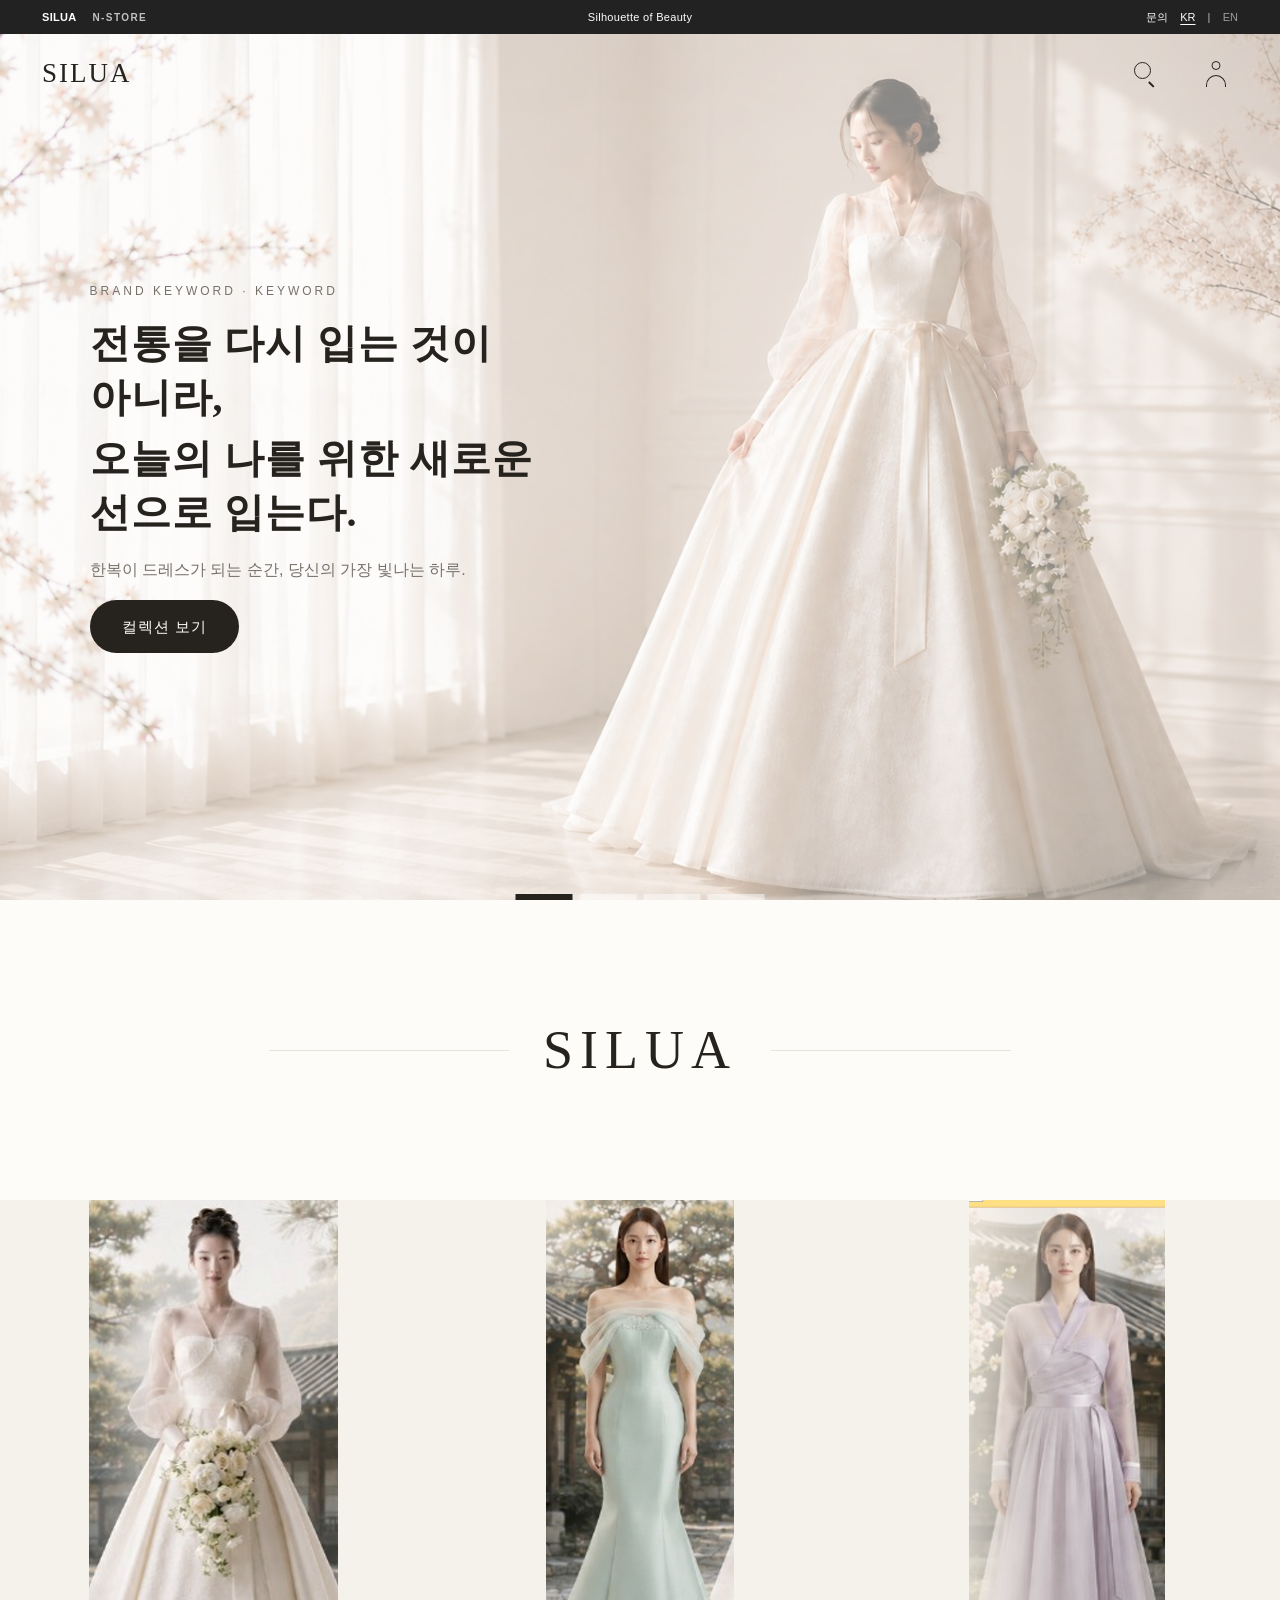
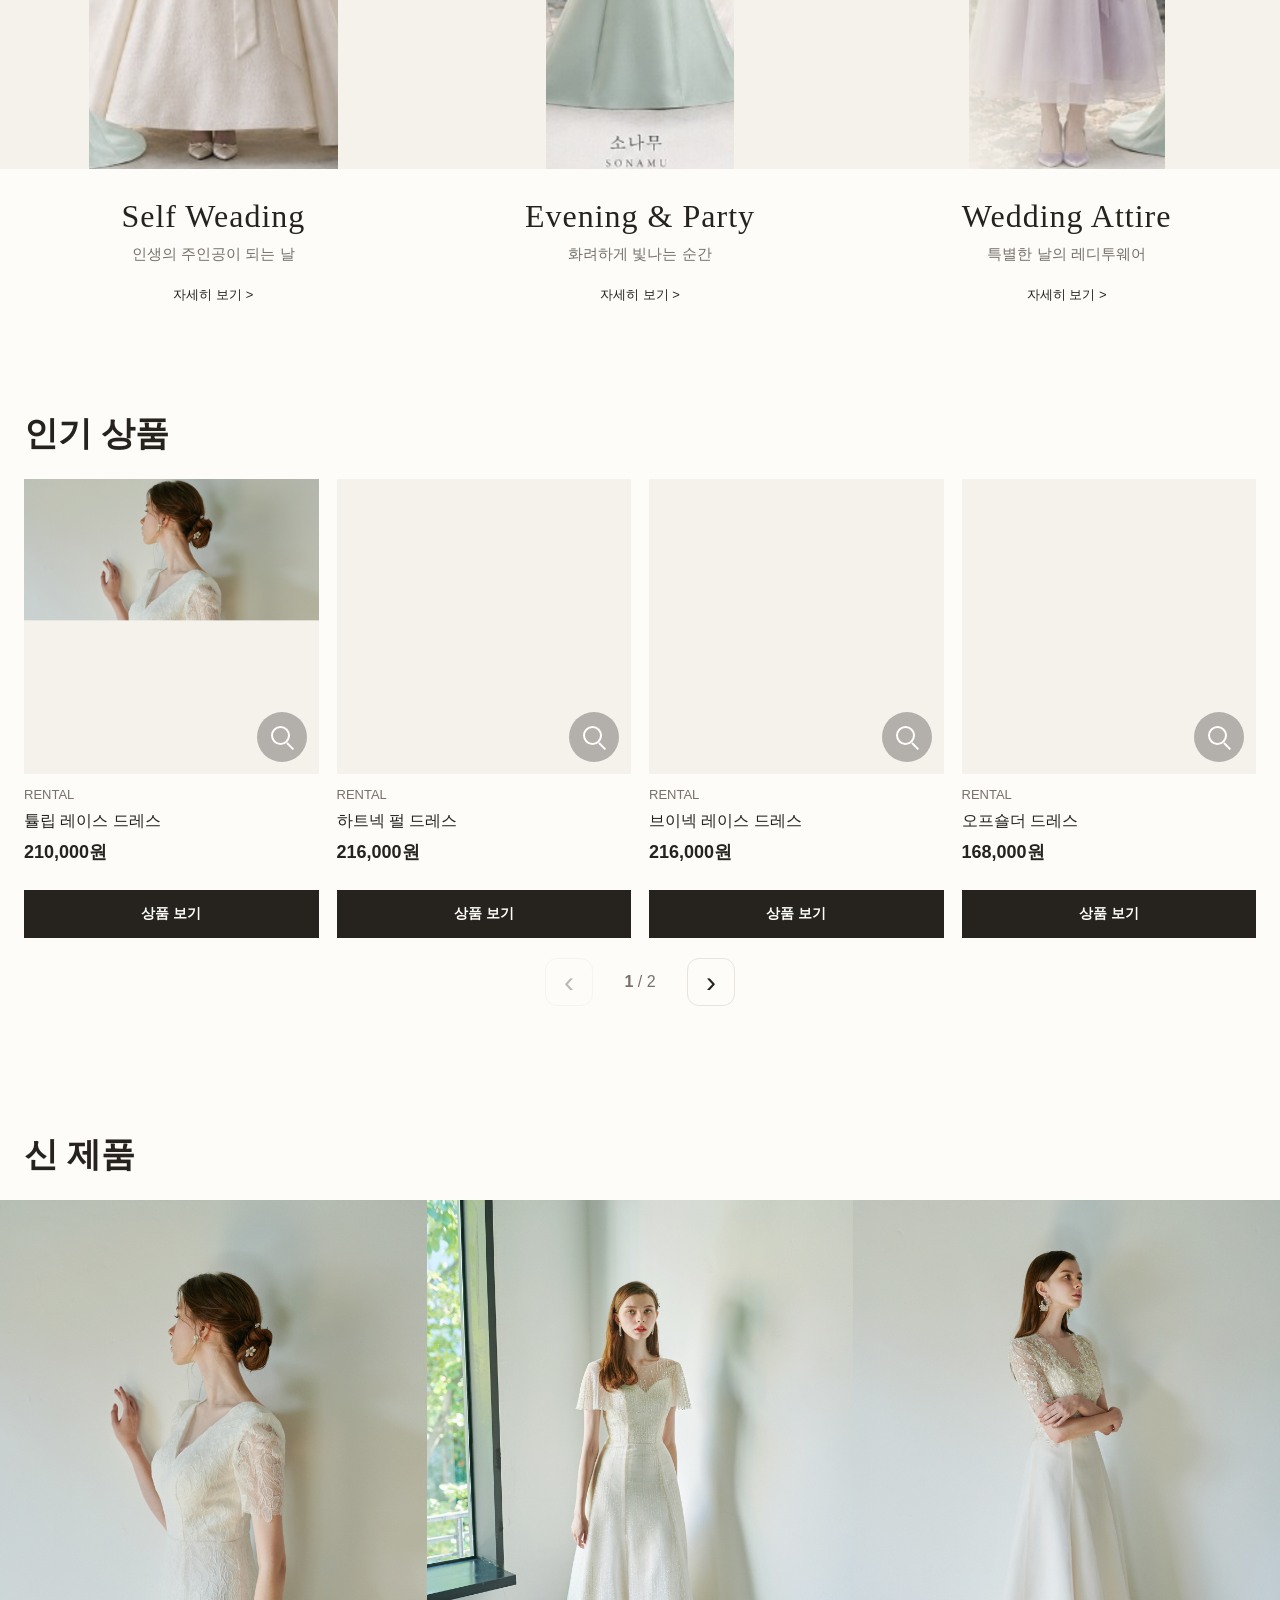
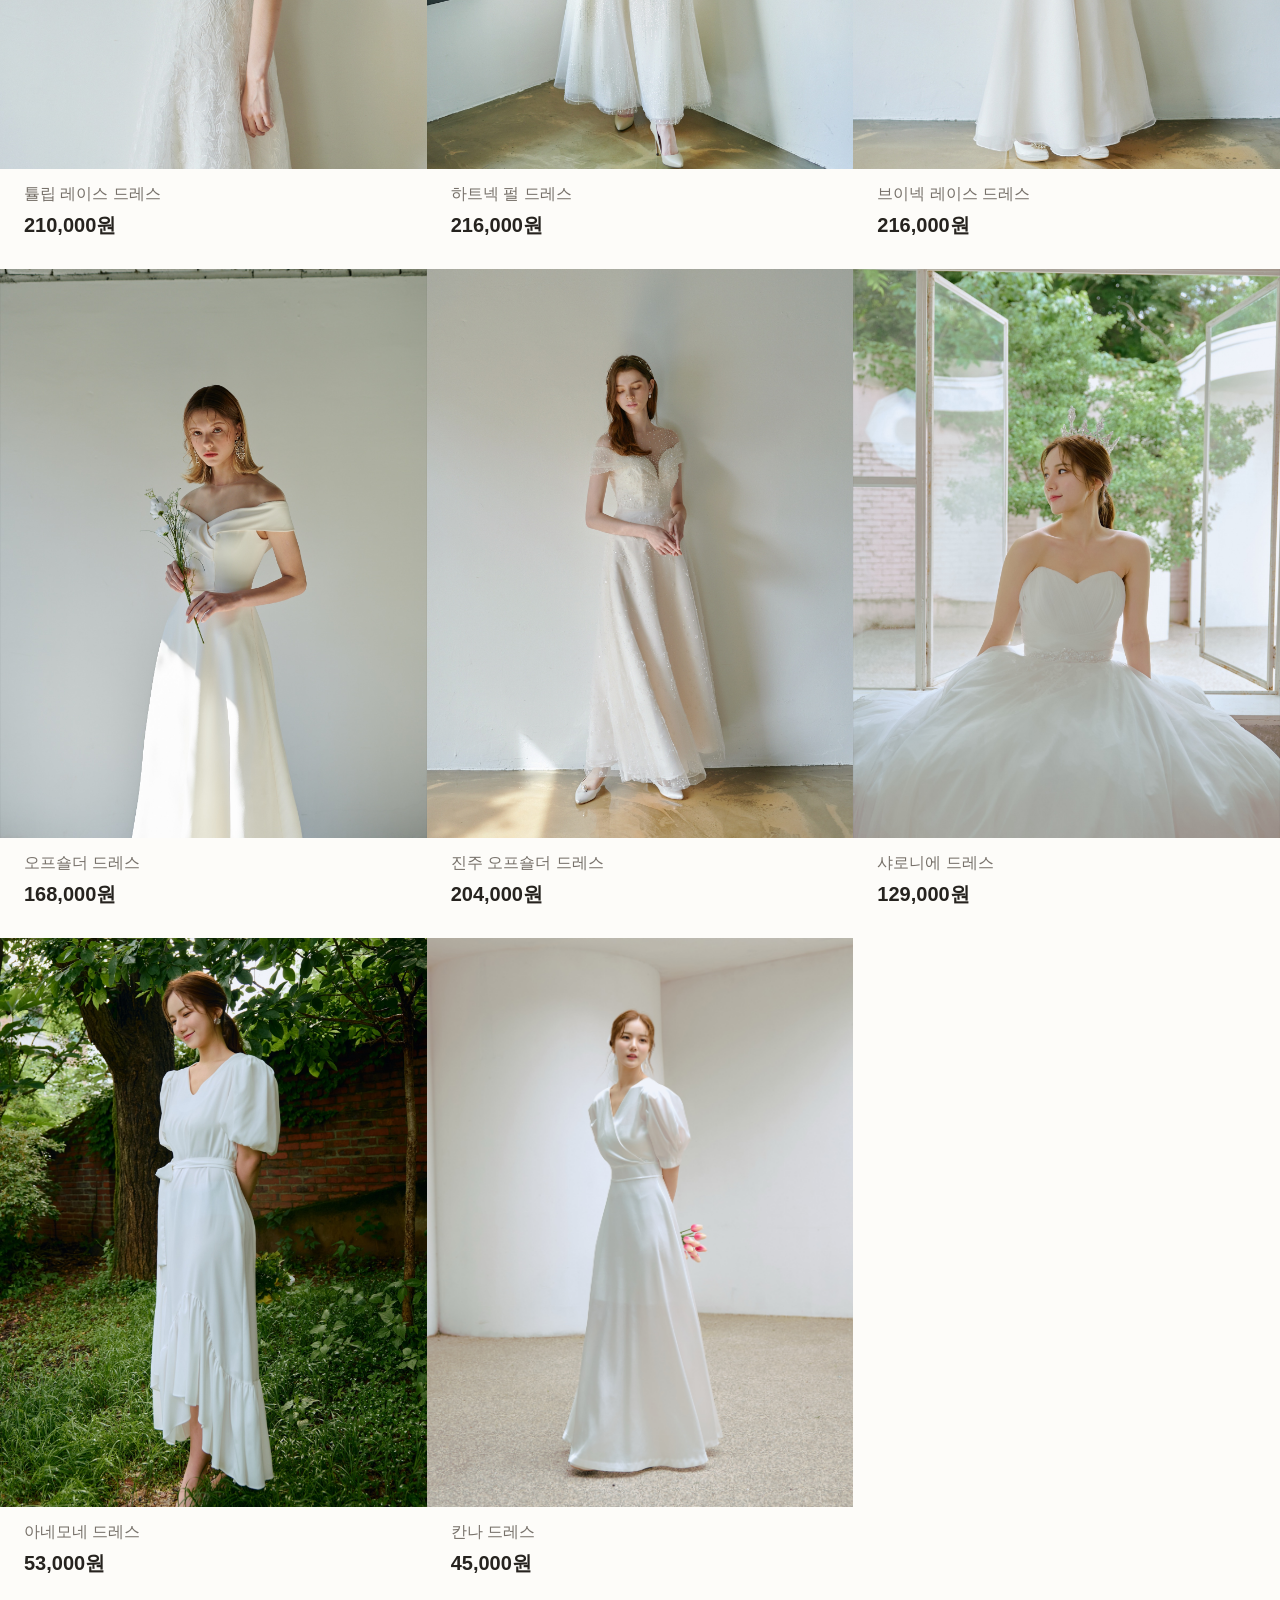
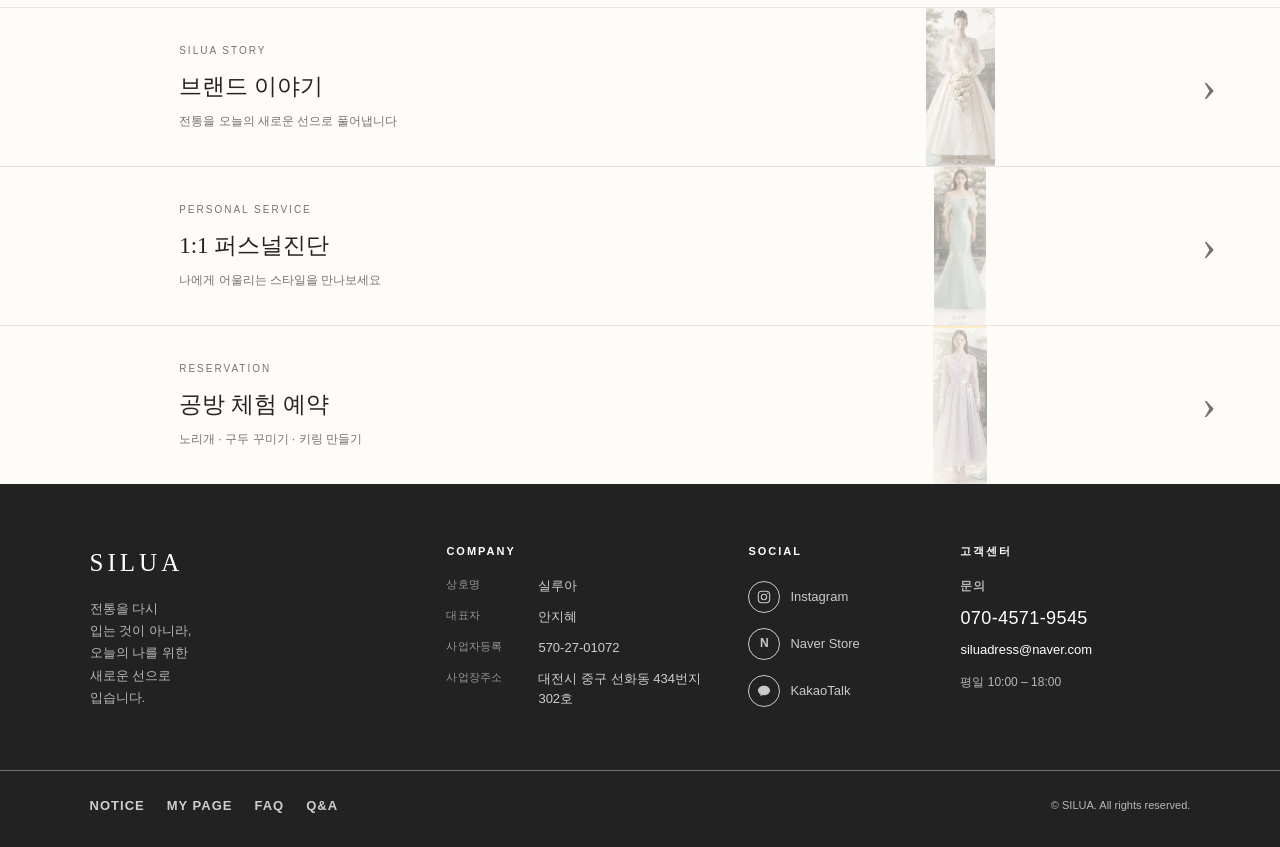
==== index.html @ 2c16e66b "Merge remote-tracking branch 'origin/main' into student/s-qt8vwjfi/20260918-000117-sg1q-header-produ" ====
<!DOCTYPE html>
<html lang="ko">
<head>
  <meta charset="UTF-8" />
  <meta name="viewport" content="width=device-width, initial-scale=1.0" />

  <!-- [작성서 01] 브랜드명으로 바꾸세요 -->
  <title>SILUA</title>
  <!-- [작성서 02] 한 줄 소개 → 검색·공유 미리보기에 나오는 설명 -->
  <meta name="description" content="브랜드 한 줄 소개를 여기에 적으세요." />

  <!-- 카톡/인스타 공유 미리보기 (OG 태그) — 브랜드명·소개·대표이미지로 바꾸세요 -->
  <meta property="og:title" content="SILUA" />
  <meta property="og:description" content="브랜드 한 줄 소개" />
  <meta property="og:image" content="images/og.jpg" />
  <meta property="og:type" content="website" />

  <!-- 탭 아이콘 (images/favicon.png 넣으면 표시됨) -->
  <link rel="icon" href="images/favicon.png" />
  <link rel="stylesheet" href="style.css?v=20260915-home-logo-20" />
</head>
<body>

  <!-- ===== 상단 메뉴 (5페이지 공통 — 수정하면 모든 페이지에 똑같이 반영하세요) ===== -->
  <header class="site-header">
    <div class="top-header">
      <div class="brand-links"><span>SILUA</span><a href="https://smartstore.naver.com/silua" target="_blank" rel="noopener noreferrer" aria-label="SILUA 네이버 스마트스토어 새 창 열기">N-STORE</a></div>
      <p class="top-notice">Silhouette of Beauty</p>
      <div class="top-links"><a href="contact.html">NOTICE</a><button class="language-button" type="button" data-language="ko" aria-pressed="true">KR</button><span aria-hidden="true">|</span><button class="language-button" type="button" data-language="en" aria-pressed="false">EN</button></div>
    </div>
    <nav class="gnb" aria-label="주요 메뉴">
      <button class="logo logo-menu-button" type="button" aria-label="주요 메뉴 열기" aria-controls="primary-menu" aria-expanded="false">SILUA</button>
      <ul class="gnb-menu" id="primary-menu">
        <li class="gnb-category">
          <a href="products.html">SELF WEDDING</a>
          <ul class="gnb-submenu"><li><a href="products.html?mode=rental">대여</a></li><li><a href="products.html">맞춤제작</a></li></ul>
        </li>
        <li class="gnb-category">
          <a href="products.html">EVENING &amp; PARTY</a>
          <ul class="gnb-submenu"><li><a href="products.html?mode=rental">대여</a></li><li><a href="products.html">맞춤제작</a></li></ul>
        </li>
        <li class="gnb-category">
          <a href="products.html">WEDDING ATTIRE</a>
          <ul class="gnb-submenu"><li><a href="products.html">원피스</a></li><li><a href="products.html">투피스</a></li><li><a href="products.html">수트</a></li></ul>
        </li>
        <li class="gnb-category">
          <a href="products.html">ACCESSORIES</a>
          <ul class="gnb-submenu"><li><a href="products.html">구두</a></li><li><a href="products.html">잡화</a></li></ul>
        </li>
        <li class="gnb-category reservation-menu"><a href="contact.html">RESERVATION</a><ul class="gnb-submenu reservation-submenu"><li class="gnb-submenu-section">공방 체험</li><li class="gnb-submenu-detail"><a href="contact.html">노리개 만들기</a></li><li class="gnb-submenu-detail"><a href="contact.html">구두 꾸미기</a></li><li class="gnb-submenu-detail"><a href="contact.html">키링 만들기</a></li><li class="gnb-submenu-section">1:1 퍼스널 진단</li><li class="gnb-submenu-detail"><a href="reservation.html#personal-color">퍼스널컬러</a></li><li class="gnb-submenu-detail"><a href="reservation.html#body-shape">체형진단</a></li></ul></li><li><a href="about.html">STORY</a></li>
      </ul>
      <div class="gnb-icons">
        <button class="icon-button menu-button" type="button" aria-label="메뉴 열기" aria-controls="primary-menu" aria-expanded="false"><span></span><span></span><span></span></button>
        <button class="icon-button user-button" type="button" aria-label="로그인 및 회원가입"><span class="user-head"></span><span class="user-body"></span></button>
        <button class="icon-button search-button" type="button" aria-label="제품 검색"><span></span></button>
      </div>
    </nav>
  </header>

  <!-- ===== 히어로 [작성서 04 홈: 메인 카피·서브 카피] ===== -->
  <section class="hero">
    <div class="hero-slides" aria-live="polite">
      <figure class="hero-slide is-active" data-title-ko="전통을 다시 입는 것이 아니라,|오늘의 나를 위한 새로운 선으로 입는다." data-title-en="Not tradition reworn,|but new lines made for who I am today."><img src="images/main-01.jpg" alt="흰색 SILUA 드레스를 입은 모델" fetchpriority="high" /></figure>
      <figure class="hero-slide" data-title-ko="특별한 날 빛나야 할 당신을 위한 단 하나의 우아함" data-title-en="A singular elegance for you to shine on your special day."><img src="images/main-02.jpg" alt="무궁화를 배경으로 보라색 SILUA 드레스를 입은 모델" /></figure>
      <figure class="hero-slide" data-title-ko="전통의 결을 현대적 곡선으로 빚어내어,|가장 빛나는 순간을 완성합니다" data-title-en="Shaping tradition's texture into modern curves,|we complete your most radiant moment."><img src="images/main-03.jpg" alt="한국 전통 공간에서 초록색 SILUA 드레스를 입은 모델" /></figure>
      <figure class="hero-slide" data-title-ko="특별한 날 빛나야 할 순간,|고즈넉한 한국의 멋을 연출하다." data-title-en="For the moments you deserve to shine,|style the serene beauty of Korea."><img src="images/main-04.jpg" alt="검은색 SILUA 의상을 입은 모델" /></figure>
    </div>
    <div class="hero-copy">
      <p class="eyebrow">BRAND KEYWORD · KEYWORD</p>
      <h1><span class="hero-title-line">전통을 다시 입는 것이 아니라,</span><span class="hero-title-line">오늘의 나를 위한 새로운 선으로 입는다.</span></h1>
      <p>한복이 드레스가 되는 순간, 당신의 가장 빛나는 하루.</p>
      <a href="products.html" class="btn">컬렉션 보기</a>
    </div>
    <!-- 이미지 수를 기준으로 전환 막대가 자동 생성됩니다. -->
    <div class="hero-pagination" aria-label="메인 이미지 선택"></div>
  </section>

  <!-- 회전 이미지와 컬렉션 사이의 브랜드 전환 영역입니다. -->
  <div class="home-transition" aria-label="SILUA 컬렉션">
    <p>SILUA</p>
  </div>

  <!-- ===== 메인 카테고리: 전용 사진을 받으면 이미지 경로만 교체하세요. ===== -->
  <section class="home-categories" id="themes" aria-label="SILUA 카테고리">
    <a class="home-category" data-theme-category="self-wedding" href="products.html?collection=self-wedding">
      <figure><img src="images/theme-bridal.png" alt="브라이덜 컬렉션" /></figure>
      <div class="home-category-copy"><h2>Self Weading</h2><p>인생의 주인공이 되는 날</p><span>자세히 보기 &gt;</span></div>
    </a>
    <a class="home-category" data-theme-category="evening-party" href="products.html?collection=evening-party">
      <figure><img src="images/theme-evening.png" alt="이브닝 컬렉션" /></figure>
      <div class="home-category-copy"><h2>Evening &amp; Party</h2><p>화려하게 빛나는 순간</p><span>자세히 보기 &gt;</span></div>
    </a>
    <a class="home-category" data-theme-category="wedding-attire" href="products.html?collection=wedding-attire">
      <figure><img src="images/theme-modern.png" alt="모던 컬렉션" /></figure>
      <div class="home-category-copy"><h2>Wedding Attire</h2><p>특별한 날의 레디투웨어</p><span>자세히 보기 &gt;</span></div>
    </a>
  </section>

  <!-- ===== 인기상품: products.json의 공개 제품을 자동으로 불러옵니다. ===== -->
  <section class="popular-products" id="popular-products">
    <h2>인기 상품</h2>
    <div class="popular-product-grid" id="home-looks" aria-live="polite"></div>
    <div class="popular-pagination" aria-label="인기상품 페이지 이동">
      <button class="popular-page-button" id="popularPrevious" type="button" aria-label="이전 상품">‹</button>
      <p><strong id="popularCurrent">1</strong> / <span id="popularTotal">1</span></p>
      <button class="popular-page-button" id="popularNext" type="button" aria-label="다음 상품">›</button>
    </div>
  </section>

  <!-- ===== 에디토리얼 상품 그리드: 공개 제품을 큰 이미지 중심으로 표시합니다. ===== -->
  <section class="editorial-products" aria-label="SILUA 상품 갤러리">
    <h2>신 제품</h2>
    <div class="editorial-product-grid" id="homeEditorialGrid"></div>
  </section>

  <!-- ===== 푸터 (5페이지 공통) [작성서 01: 푸터 표기 정보] ===== -->
  <footer class="footer" id="site-footer">
    <nav class="footer-banners" aria-label="빠른 안내"><a class="footer-banner" href="about.html"><span class="footer-banner-label">SILUA STORY</span><strong>브랜드 이야기</strong><span class="footer-banner-copy">전통을 오늘의 새로운 선으로 풀어냅니다</span></a><a class="footer-banner" href="contact.html"><span class="footer-banner-label">PERSONAL SERVICE</span><strong>1:1 퍼스널진단</strong><span class="footer-banner-copy">나에게 어울리는 스타일을 만나보세요</span></a><a class="footer-banner" href="contact.html"><span class="footer-banner-label">RESERVATION</span><strong>공방 체험 예약</strong><span class="footer-banner-copy">노리개 · 구두 꾸미기 · 키링 만들기</span></a></nav>
    <div class="footer-main">
      <div class="footer-brand">
        <p class="logo">SILUA</p>
        <p class="footer-tagline">전통을 다시 입는 것이 아니라, 오늘의 나를 위한 새로운 선으로 입는다.</p>
        <div class="footer-socials">
          <a href="https://www.instagram.com/siluadress_official/" target="_blank" rel="noopener noreferrer" aria-label="SILUA Instagram"><span class="footer-social-icon" aria-hidden="true">IG</span><span>@siluadress_official</span></a>
          <a href="contact.html" aria-label="SILUA KakaoTalk"><span class="footer-social-icon" aria-hidden="true">K</span><span>KakaoTalk</span></a>
        </div>
      </div>
      <div class="footer-customer">
        <h2>고객센터</h2>
        <p class="footer-customer-title">문의</p><a class="footer-phone" href="tel:07045719545">070-4571-9545</a>
        <a class="footer-email" href="mailto:siluadress@naver.com">siluadress@naver.com</a>
        <p class="footer-hours">평일 10:00 – 18:00</p>
      </div>
      <div class="footer-company">
        <h2>COMPANY</h2>
        <p class="biz">상호명: 실루아 · 대표자: 안지혜<br />사업자등록: 570-27-01072 · 사업장주소: 대전시 중구 선화동 434번지 302호</p>
      </div>
    </div>
    <div class="footer-bottom"><p>© SILUA. All rights reserved.</p></div>
  </footer>

  <script src="script.js?v=20260914-slide-spacing-17"></script>
  <script src="catalog.js?v=20260826-rich-editor-1"></script>
  <script>
    // 공개 제품을 인기상품 카드로 보여주며 화면 크기에 맞춰 페이지를 나눕니다.
    ProductCatalog.loadVisibleProducts()
      .then((products) => {
        // 관리자 상품의 카테고리와 대표 이미지를 이용해 홈 테마 사진을 자동 구성합니다.
        const themeCategoryKeywords = {
          "self-wedding": ["SELF WEDDING", "SELF-WEDDING", "셀프 웨딩", "셀프웨딩", "BRIDAL", "브라이덜"],
          "evening-party": ["EVENING & PARTY", "EVENING", "PARTY", "이브닝", "파티"],
          "wedding-attire": ["WEDDING ATTIRE", "웨딩 예복", "예복", "원피스", "투피스", "SUIT", "수트"]
        };
        document.querySelectorAll("[data-theme-category]").forEach((card) => {
          const theme = card.dataset.themeCategory;
          const keywords = themeCategoryKeywords[theme] || [];
          const matchingProduct = products.find((product) => {
            const source = `${product.category || ""} ${product.label || ""}`.toUpperCase();
            return keywords.some((keyword) => source.includes(keyword));
          });
          const managedImage = ProductCatalog.safeImageUrl(matchingProduct && matchingProduct.images && matchingProduct.images[0]);
          if (managedImage) card.querySelector("img").src = managedImage;
        });

        const featured = products.filter((product) => product.featured);
        const homeProducts = featured.length ? featured : products;
        const grid = document.getElementById("home-looks");
        const editorialGrid = document.getElementById("homeEditorialGrid");
        const previous = document.getElementById("popularPrevious");
        const next = document.getElementById("popularNext");
        const currentLabel = document.getElementById("popularCurrent");
        const totalLabel = document.getElementById("popularTotal");
        let currentPage = 0;
        let itemsPerPage = 1;

        const getItemsPerPage = () => window.innerWidth >= 901 ? 4 : window.innerWidth >= 720 ? 2 : 1;

        const renderProducts = () => {
          itemsPerPage = getItemsPerPage();
          const totalPages = Math.max(1, Math.ceil(homeProducts.length / itemsPerPage));
          currentPage = Math.min(currentPage, totalPages - 1);
          const visibleProducts = homeProducts.slice(currentPage * itemsPerPage, (currentPage + 1) * itemsPerPage);
          const isEnglish = document.documentElement.lang === "en";

          grid.innerHTML = visibleProducts.map((p) => {
            const image = ProductCatalog.safeImageUrl(p.images && p.images[0]);
            const img = image
              ? '<img src="' + ProductCatalog.escapeHtml(image) + '" alt="' + ProductCatalog.escapeHtml(p.name) + '" onerror="this.remove()" />'
              : "";
            const price = p.price || (isEnglish ? "Price on request" : "가격 문의");
            return (
              '<a class="popular-product-card" href="product.html?id=' + encodeURIComponent(p.id) + '">' +
              '<div class="popular-product-image">' + img + '<span class="popular-zoom" aria-hidden="true"></span></div>' +
              '<p class="popular-product-label">' + ProductCatalog.escapeHtml(p.label || p.category || "") + "</p>" +
              '<h3>' + ProductCatalog.escapeHtml(p.name) + '</h3>' +
              '<p class="popular-product-price">' + ProductCatalog.escapeHtml(price) + '</p>' +
              '<span class="popular-product-action">' + (isEnglish ? "VIEW PRODUCT" : "상품 보기") + '</span></a>'
            );
          }).join("");

          currentLabel.textContent = String(currentPage + 1);
          totalLabel.textContent = String(totalPages);
          previous.disabled = currentPage === 0;
          next.disabled = currentPage === totalPages - 1;
        };

        const renderEditorialProducts = () => {
          const isEnglish = document.documentElement.lang === "en";
          // 인기상품은 PC에서 3열 × 3행이 되도록 최대 9개까지만 보여줍니다.
          const editorialProducts = homeProducts.slice(0, 9);
          editorialGrid.innerHTML = editorialProducts.map((p) => {
            const image = ProductCatalog.safeImageUrl(p.images && p.images[0]);
            const img = image
              ? '<img src="' + ProductCatalog.escapeHtml(image) + '" alt="' + ProductCatalog.escapeHtml(p.name) + '" onerror="this.remove()" />'
              : "";
            const price = p.price || (isEnglish ? "Price on request" : "가격 문의");
            return (
              '<a class="editorial-product-card" href="product.html?id=' + encodeURIComponent(p.id) + '">' +
              '<figure>' + img + '</figure><div class="editorial-product-copy">' +
              '<h3>' + ProductCatalog.escapeHtml(p.name) + '</h3>' +
              '<p>' + ProductCatalog.escapeHtml(price) + '</p></div></a>'
            );
          }).join("");
        };

        previous.addEventListener("click", () => { currentPage -= 1; renderProducts(); });
        next.addEventListener("click", () => { currentPage += 1; renderProducts(); });
        window.addEventListener("resize", renderProducts);
        document.addEventListener("silua:languagechange", () => {
          renderProducts();
          renderEditorialProducts();
        });
        renderProducts();
        renderEditorialProducts();
      })
      .catch(() => {});
  </script>
</body>
</html>
---- style.css ----
/* ==========================================================
   ★ 브랜드 디자인 토큰 — 여기 값만 바꾸면 사이트 전체 톤이 바뀝니다
   (예: RE:STITCH → --bg:#F7F4EE; --ink:#111; --accent:#0E5A5A;)
   ========================================================== */
:root {
  --bg: #fdfcf9;        /* 페이지 배경 */
  --surface: #f5f2ec;   /* 카드·옅은 배경 */
  --ink: #26231f;       /* 기본 글자색 */
  --ink-soft: #77716a;  /* 보조 글자색 */
  --accent: #26231f;    /* 강조색 (버튼·포인트) */
  --line: #e8e4dd;      /* 테두리 선 */
  --header-dark: #222;
  --header-light: #fff;
  --header-glass: rgba(245, 242, 236, .7);
  --header-hover: #9c7770;
  --hero-overlay: rgba(253, 252, 249, .54);
  --control-surface: rgba(38, 35, 31, .32);
  --control-muted: rgba(255, 255, 255, .48);
  --control-active: #fff;
  --font-main: "Pretendard", -apple-system, "Apple SD Gothic Neo", "Noto Sans KR", sans-serif;
  --font-display: Georgia, "Times New Roman", serif;

  --radius: 12px;
  --maxw: 1080px;
}

/* ===== 기본값 (모바일 우선 — 기본이 휴대폰 화면) ===== */
* { margin: 0; padding: 0; box-sizing: border-box; }
html { scroll-behavior: smooth; -webkit-text-size-adjust: 100%; }
body { overflow-x: clip; font-family: var(--font-main); color: var(--ink); background: var(--bg); line-height: 1.7; }
img { max-width: 100%; display: block; }
a { color: inherit; }
.sr-only { position: absolute; width: 1px; height: 1px; overflow: hidden; margin: -1px; padding: 0; border: 0; clip: rect(0, 0, 0, 0); white-space: nowrap; }

/* ===== 새 상단 메뉴 (모바일 우선) ===== */
.site-header { position: sticky; top: 0; z-index: 1000; width: 100%; background: transparent; }
.top-header { position: relative; height: 34px; padding: 0 20px; display: flex; align-items: center; justify-content: space-between; background: var(--header-dark); color: var(--header-light); font-size: 11px; letter-spacing: .3px; }
.brand-links,
.top-links { display: flex; align-items: center; }
.brand-links { gap: 16px; }
.brand-links,
.top-links { position: relative; z-index: 1; }
.top-notice { position: absolute; left: 50%; width: 34%; overflow: hidden; margin: 0; font-size: 9px; text-align: center; text-overflow: ellipsis; white-space: nowrap; transform: translateX(-50%); }
.brand-links span,
.brand-links a { display: inline-flex; align-items: center; font-weight: 600; }
.brand-links span { min-height: 34px; cursor: default; user-select: none; }
.brand-links a { min-height: 34px; padding: 0; border: 0; font-size: 10px; letter-spacing: 1.4px; text-decoration: none; opacity: .72; transition: opacity .2s ease; }
.brand-links a:hover,
.brand-links a:focus-visible { opacity: 1; }
.top-links { gap: 12px; }
.top-links a,
.language-button { transition: opacity .2s ease; }
.top-links a { text-decoration: none; }
.top-links a:hover,
.language-button:hover { opacity: .6; }
.top-links span { opacity: .7; }
.language-button { padding: 4px 0; border: 0; background: transparent; color: inherit; font: inherit; cursor: pointer; opacity: .55; }
.language-button[aria-pressed="true"] { opacity: 1; text-decoration: underline; text-underline-offset: 3px; }
.gnb { position: relative; height: 70px; padding: 0 20px; display: flex; align-items: center; background: var(--header-glass); border-bottom: 0; }
.logo { flex-shrink: 0; color: var(--ink); font-family: var(--font-display); font-size: 24px; font-weight: 500; letter-spacing: 2px; text-decoration: none; }
.logo-menu-button { padding: 0; border: 0; background: transparent; cursor: pointer; }
.gnb-menu { display: none; position: absolute; top: 100%; left: 0; right: 0; max-height: calc(100dvh - 104px); overflow-y: auto; margin: 0; padding: 8px 20px 18px; flex-direction: column; background: var(--header-light); border-bottom: 1px solid var(--line); list-style: none; }
.gnb-menu.open { display: flex; }
.gnb-menu li { white-space: nowrap; }
.gnb-menu a { display: flex; min-height: 44px; align-items: center; border-top: 1px solid var(--line); color: var(--ink); font-size: 12px; letter-spacing: 1.2px; text-decoration: none; }
.gnb-submenu { margin: 0; padding: 0 0 10px 16px; list-style: none; }
.gnb-submenu a { min-height: 38px; border-top: 0; color: var(--ink-soft); font-size: 11px; }
.gnb-submenu-section { margin-top: 5px; color: var(--ink); font-size: 11px; font-weight: 600; }
.gnb-submenu-section > a { color: var(--ink); font-weight: 600; }
.gnb-submenu-detail a { min-height: 32px; padding-left: 12px; font-size: 10px; }
.gnb-icons { flex-shrink: 0; margin-left: auto; display: flex; align-items: center; gap: 4px; }
.icon-button { position: relative; display: block; width: 44px; height: 44px; padding: 0; border: 0; background: transparent; color: var(--ink); cursor: pointer; }
.search-button { order: 1; }
.user-button { order: 2; }
.menu-button { order: 3; }
.menu-button { display: flex; flex-direction: column; justify-content: center; align-items: center; gap: 5px; }
.menu-button span { display: block; width: 27px; height: 1.5px; background: var(--ink); }
.user-button::before { content: ""; position: absolute; inset: 4px; border-radius: 50%; background: var(--surface); opacity: 0; transform: scale(.72); transition: opacity .25s ease, transform .25s ease; }
.user-button:hover::before,
.user-button:focus-visible::before { opacity: 1; transform: scale(1); }
.user-head { position: absolute; top: 10px; left: 50%; z-index: 1; width: 9px; height: 9px; transform: translateX(-50%); border: 1.5px solid var(--ink); border-radius: 50%; }
.user-body { position: absolute; bottom: 8px; left: 50%; z-index: 1; width: 20px; height: 12px; transform: translateX(-50%); border: 1.5px solid var(--ink); border-bottom: 0; border-radius: 12px 12px 0 0; }
.search-button span { position: absolute; top: 11px; left: 10px; width: 17px; height: 17px; border: 1.5px solid var(--ink); border-radius: 50%; }
.search-button span::after { content: ""; position: absolute; right: -6px; bottom: -4px; width: 7px; height: 1.5px; background: var(--ink); transform: rotate(45deg); transform-origin: left center; }

/* ===== 전체 제품 검색 ===== */
.search-dialog { width: min(100%, 720px); height: 100dvh; max-height: none; margin: 0 0 0 auto; padding: 0; border: 0; background: var(--bg); color: var(--ink); }
.search-dialog::backdrop { background: var(--control-surface); backdrop-filter: blur(4px); }
.search-dialog-card { min-height: 100%; padding: 28px 22px 42px; }
.search-dialog-header { display: flex; align-items: flex-start; justify-content: space-between; gap: 20px; }
.search-dialog-header p { color: var(--ink-soft); font-size: 10px; letter-spacing: 2px; }
.search-dialog-header h2 { margin-top: 3px; font-family: var(--font-display); font-size: 29px; font-weight: 500; }
.search-dialog-close { display: grid; width: 44px; height: 44px; padding: 0; border: 1px solid var(--line); border-radius: 50%; background: transparent; color: var(--ink); font-size: 28px; cursor: pointer; place-items: center; }
.search-field { position: relative; display: block; margin-top: 34px; }
.search-field input { width: 100%; height: 58px; padding: 0 52px 0 2px; border: 0; border-bottom: 1px solid var(--ink); outline: 0; background: transparent; color: var(--ink); font: inherit; font-size: 16px; }
.search-field > span:last-child { position: absolute; top: 17px; right: 12px; width: 18px; height: 18px; border: 1.5px solid var(--ink); border-radius: 50%; pointer-events: none; }
.search-field > span:last-child::after { content: ""; position: absolute; right: -6px; bottom: -4px; width: 7px; height: 1.5px; background: var(--ink); transform: rotate(45deg); transform-origin: left center; }
.search-status { margin-top: 18px; color: var(--ink-soft); font-size: 13px; }
.search-results { margin-top: 12px; border-top: 1px solid var(--line); }
.search-result { display: grid; min-height: 96px; grid-template-columns: 72px minmax(0, 1fr); align-items: center; gap: 16px; padding: 12px 2px; border-bottom: 1px solid var(--line); text-decoration: none; }
.search-result-image { display: block; width: 72px; aspect-ratio: 1; overflow: hidden; background: var(--surface); }
.search-result-image img { width: 100%; height: 100%; object-fit: cover; }
.search-result-copy { display: flex; min-width: 0; flex-direction: column; }
.search-result-copy strong { overflow: hidden; font-size: 15px; text-overflow: ellipsis; white-space: nowrap; }
.search-result-copy span { margin-top: 3px; color: var(--ink-soft); font-size: 12px; }

/* ===== 회원 로그인·회원가입 ===== */
.member-dialog { width: min(calc(100% - 28px), 480px); max-height: calc(100dvh - 28px); margin: auto; padding: 0; border: 0; background: var(--bg); color: var(--ink); box-shadow: 0 24px 80px var(--control-surface); }
.member-dialog::backdrop { background: var(--control-surface); backdrop-filter: blur(4px); }
.member-dialog-card { padding: 26px 22px 30px; }
.member-dialog-header { display: flex; align-items: flex-start; justify-content: space-between; gap: 20px; }
.member-dialog-header p { color: var(--ink-soft); font-size: 10px; letter-spacing: 2px; }
.member-dialog-header h2 { margin-top: 3px; font-family: var(--font-display); font-size: 29px; font-weight: 500; }
.member-dialog-close { display: grid; width: 44px; height: 44px; padding: 0; border: 1px solid var(--line); border-radius: 50%; background: transparent; color: var(--ink); font-size: 28px; cursor: pointer; place-items: center; }
.member-tabs { display: grid; margin-top: 26px; grid-template-columns: 1fr 1fr; border-bottom: 1px solid var(--line); }
.member-tabs button { min-height: 48px; border: 0; border-bottom: 2px solid transparent; background: transparent; color: var(--ink-soft); font: inherit; cursor: pointer; }
.member-tabs button[aria-selected="true"] { border-bottom-color: var(--ink); color: var(--ink); font-weight: 700; }
.member-form { margin-top: 24px; }
.member-form label { display: flex; flex-direction: column; gap: 6px; margin-top: 15px; }
.member-form label span { color: var(--ink-soft); font-size: 12px; }
.member-form input { width: 100%; height: 50px; padding: 0 12px; border: 1px solid var(--line); border-radius: 0; background: var(--bg); color: var(--ink); font: inherit; }
.member-form .btn { width: 100%; min-height: 52px; margin-top: 24px; border-radius: 0; }
.member-form-status { margin-top: 13px; color: var(--ink-soft); font-size: 12px; }

/* ===== 히어로: 일정 간격으로 교체되는 페이드 슬라이드 ===== */
.hero { position: relative; min-height: calc(100svh - 34px); margin-top: -70px; overflow: hidden; background: var(--surface); display: flex; align-items: center; justify-content: flex-start; padding: 48px 22px; text-align: left; isolation: isolate; }
.hero::after { content: ""; position: absolute; inset: 0; z-index: -1; background: var(--hero-overlay); pointer-events: none; }
.hero-slides { position: absolute; inset: 0; z-index: -2; }
.hero-slide { position: absolute; inset: 0; margin: 0; opacity: 0; transition: opacity 1s ease; }
.hero-slide.is-active { opacity: 1; }
.hero-slide img { width: 100%; height: 100%; margin: 0; object-fit: cover; }
.hero-copy { position: relative; z-index: 1; width: 100%; display: flex; flex-direction: column; align-items: flex-start; gap: 16px; }
.hero-pagination { position: absolute; bottom: 0; left: 50%; z-index: 2; display: flex; align-items: center; gap: 7px; padding: 0; background: transparent; transform: translate(-50%, 50%); }
.hero-indicator { width: 57px; height: 12px; padding: 0; border: 0; border-radius: 0; background: var(--control-muted); cursor: pointer; transition: background .3s ease; }
.hero-indicator.is-active { background: var(--ink); }
.hero-indicator:focus-visible { outline: 2px solid var(--ink); outline-offset: 4px; }
.hero .eyebrow { font-size: 12px; letter-spacing: 3px; color: var(--ink-soft); text-transform: uppercase; }
.hero h1 { width: 100%; max-width: 100%; overflow-wrap: break-word; font-family: var(--font-display); font-size: clamp(23px, 4.5vw, 40px); line-height: 1.35; letter-spacing: 1px; word-break: keep-all; }
.hero-title-line { display: block; }
.hero-title-line + .hero-title-line { margin-top: 7px; }
.hero h1.is-changing { animation: hero-copy-reveal .7s ease both; }
.hero p { width: 100%; max-width: 560px; overflow-wrap: anywhere; color: var(--ink-soft); }

/* ===== 홈 카테고리: 이미지 + 제목 + 짧은 소개 ===== */
.home-transition { display: grid; min-height: 180px; padding: 0 22px; grid-template-columns: minmax(24px, 1fr) auto minmax(24px, 1fr); align-items: center; gap: 20px; background: var(--bg); }
.home-transition::before,
.home-transition::after { content: ""; width: 100%; max-width: 240px; border-top: 1px solid var(--line); }
.home-transition::before { justify-self: end; }
.home-transition::after { justify-self: start; }
.home-transition p { margin: 0; font-family: var(--font-display); font-size: clamp(37.5px, 10.5vw, 54px); font-weight: 500; letter-spacing: 7px; line-height: 1; text-align: center; }
.home-categories { display: grid; grid-template-columns: repeat(3, minmax(0, 1fr)); background: var(--bg); }
.home-category { min-width: 0; color: var(--ink); text-align: center; text-decoration: none; }
.home-category figure { aspect-ratio: 4 / 5; margin: 0; overflow: hidden; background: var(--surface); }
.home-category img { width: 100%; height: 100%; object-fit: contain; transition: transform .6s ease; }
.home-category:hover img { transform: scale(1.025); }
.home-category-copy { padding: 14px 4px 26px; }
.home-category h2 { margin: 0; overflow-wrap: anywhere; font-family: var(--font-display); font-size: clamp(12px, 3.8vw, 17px); font-weight: 400; line-height: 1.35; letter-spacing: 0; }
.home-category p { margin-top: 5px; color: var(--ink-soft); font-size: 11px; line-height: 1.45; }
.home-category span { display: inline-block; margin-top: 12px; font-size: 10px; }

/* ===== 홈 인기상품: 운영 제품 데이터를 페이지 단위로 표시 ===== */
.popular-products { width: min(100%, 1480px); margin: 0 auto; padding: 58px 24px 68px; }
.popular-products h2 { margin: 0 0 24px; font-size: clamp(24px, 6vw, 34px); line-height: 1.3; }
.popular-product-grid { display: grid; grid-template-columns: 1fr; gap: 28px 18px; }
.popular-product-card { min-width: 0; color: var(--ink); text-decoration: none; }
.popular-product-image { position: relative; aspect-ratio: 1 / 1; overflow: hidden; background: var(--surface); }
.popular-product-image img { width: 100%; height: 100%; object-fit: cover; transition: transform .5s ease; }
.popular-product-card:hover .popular-product-image img { transform: scale(1.025); }
.popular-zoom { position: absolute; right: 12px; bottom: 12px; width: 50px; height: 50px; border-radius: 50%; background: var(--control-surface); }
.popular-zoom::before { content: ""; position: absolute; top: 14px; left: 14px; width: 15px; height: 15px; border: 2px solid var(--control-active); border-radius: 50%; }
.popular-zoom::after { content: ""; position: absolute; top: 30px; left: 30px; width: 9px; height: 2px; background: var(--control-active); transform: rotate(45deg); transform-origin: left center; }
.popular-product-label { overflow: hidden; margin-top: 10px; color: var(--ink-soft); font-size: 13px; text-overflow: ellipsis; white-space: nowrap; }
.popular-product-card h3 { overflow: hidden; margin: 1px 0 0; font-size: 16px; font-weight: 500; text-overflow: ellipsis; white-space: nowrap; }
.popular-product-price { margin-top: 3px; font-size: 18px; font-weight: 800; }
.popular-product-action { display: flex; min-height: 48px; align-items: center; justify-content: center; margin-top: 22px; background: var(--accent); color: var(--bg); font-size: 14px; font-weight: 700; }
.popular-pagination { display: flex; align-items: center; justify-content: center; gap: 18px; margin-top: 20px; }
.popular-pagination p { min-width: 58px; color: var(--ink-soft); text-align: center; }
.popular-page-button { width: 48px; height: 48px; border: 1px solid var(--line); border-radius: var(--radius); background: transparent; color: var(--ink); font-size: 30px; line-height: 1; cursor: pointer; }
.popular-page-button:disabled { cursor: default; opacity: .3; }
.popular-page-button:focus-visible { outline: 2px solid var(--ink); outline-offset: 3px; }

/* ===== 큰 이미지 중심의 3열 상품 그리드 ===== */
.editorial-products { width: 100%; background: var(--bg); }
.editorial-products > h2 { margin: 0; padding: 58px 24px 24px; font-size: clamp(24px, 6vw, 34px); line-height: 1.3; }
.editorial-product-grid { display: grid; grid-template-columns: 1fr; }
.editorial-product-card { min-width: 0; color: var(--ink); text-decoration: none; }
.editorial-product-card figure { aspect-ratio: 4 / 5; margin: 0; overflow: hidden; background: var(--surface); }
.editorial-product-card img { width: 100%; height: 100%; object-fit: cover; transition: transform .6s ease; }
.editorial-product-card:hover img { transform: scale(1.02); }
.editorial-product-copy { padding: 13px 24px 30px; }
.editorial-product-copy h3 { overflow: hidden; margin: 0; color: var(--ink-soft); font-size: 16px; font-weight: 400; line-height: 1.45; text-overflow: ellipsis; white-space: nowrap; }
.editorial-product-copy p { margin: 7px 0 0; color: var(--ink); font-size: 20px; font-weight: 700; line-height: 1.35; }
.btn { display: inline-block; border: 0; background: var(--accent); color: var(--bg); padding: 14px 32px; border-radius: 999px; font: inherit; font-size: 15px; letter-spacing: 1px; text-decoration: none; cursor: pointer; }
.btn.ghost { background: transparent; color: var(--ink); border: 1px solid var(--ink); }

/* ===== 공통 섹션 ===== */
.section { max-width: var(--maxw); margin: 0 auto; padding: 56px 22px; }
.section .eyebrow { font-size: 12px; letter-spacing: 3px; color: var(--ink-soft); text-transform: uppercase; margin-bottom: 6px; }
.section h2 { font-family: var(--font-display); font-size: clamp(22px, 6vw, 32px); margin-bottom: 18px; }
.section h3 { font-size: clamp(16px, 4.5vw, 20px); margin: 20px 0 8px; }
.lead { font-size: clamp(15px, 4vw, 18px); color: var(--ink-soft); max-width: 640px; }
.story-intro-copy .lead + .lead { margin-top: 14px; }
.story-intro-copy .lead { font-size: clamp(14px, 1.1vw, 16px); line-height: 1.9; }

/* ===== 페이지 머리(서브페이지 상단) ===== */
.page-head { background: var(--surface); text-align: center; padding: 64px 22px 48px; }
.page-head h1 { font-family: var(--font-display); font-size: clamp(26px, 7vw, 44px); }
.page-head p { color: var(--ink-soft); margin-top: 8px; }
/* 소개 배너: 모바일에서는 사진 아래에 문구를 배치해 가독성을 지킵니다. */
.page-head.about-banner { position: relative; padding: 0 0 32px; overflow: hidden; }
.about-banner-image { display: block; width: 100%; height: 240px; object-fit: cover; object-position: 75% center; }
.about-banner h1 { margin: 24px 22px 0; }
.about-banner p { margin: 8px 22px 0; word-break: keep-all; overflow-wrap: anywhere; }
@media (min-width: 720px) {
  .page-head.about-banner { min-height: 360px; padding: clamp(72px, 10vw, 160px) 7%; text-align: left; }
  .about-banner-image { position: absolute; inset: 0; height: 100%; object-position: center; }
  .about-banner h1, .about-banner p { position: relative; max-width: 43%; margin-left: 0; margin-right: 0; }
  .about-banner h1 { margin-top: 0; }
  .about-banner p { color: var(--ink); }
}

/* ===== 강점 3가지 / 특징 ===== */
.features { display: grid; grid-template-columns: 1fr; gap: 16px; }
.feature { background: var(--surface); border-radius: var(--radius); padding: 22px; }
.feature .num { font-size: 12px; letter-spacing: 2px; color: var(--ink-soft); }
.feature h3 { margin: 6px 0 8px; }
.feature p { color: var(--ink-soft); font-size: 14.5px; }

/* ===== 제품(룩) 카드 ===== */
.grid { display: grid; grid-template-columns: repeat(2, 1fr); gap: 14px; }
.card { text-decoration: none; }
.card-img { aspect-ratio: 3/4; background: var(--surface); border-radius: var(--radius); margin-bottom: 10px; overflow: hidden; }
.card-img img { width: 100%; height: 100%; object-fit: cover; }
.card .k { font-size: 11px; letter-spacing: 2px; color: var(--ink-soft); text-transform: uppercase; }
.card h3 { font-size: 15px; margin: 2px 0 4px; }
.card p { font-size: 13px; color: var(--ink-soft); }
.card .price { margin-top: 5px; color: var(--ink); font-weight: 700; }
.catalog-empty { grid-column: 1 / -1; padding: 54px 20px; color: var(--ink-soft); text-align: center; }

/* ===== 액세서리 전용 화면 ===== */
.accessory-head .eyebrow,
.reservation-head .eyebrow { color: var(--ink-soft); font-size: 10px; letter-spacing: 3px; }
.accessory-tabs { display: flex; align-items: center; justify-content: center; gap: 6px; margin-top: 24px; }
.accessory-tabs a { display: inline-flex; min-height: 44px; align-items: center; padding: 0 18px; border: 1px solid var(--line); border-radius: 999px; color: var(--ink-soft); font-size: 13px; text-decoration: none; }
.accessory-tabs a.is-active { border-color: var(--ink); background: var(--ink); color: var(--bg); }
.accessory-catalog { min-height: 380px; }

/* ===== 공방 체험·퍼스널 컬러 예약 ===== */
.reservation-section { padding: 68px 22px; scroll-margin-top: 104px; }
.reservation-section + .reservation-section { border-top: 1px solid var(--line); background: var(--surface); }
.reservation-intro { max-width: var(--maxw); margin: 0 auto 30px; }
.reservation-intro .eyebrow { margin-bottom: 5px; color: var(--ink-soft); font-size: 10px; letter-spacing: 3px; }
.reservation-intro h2 { font-family: var(--font-display); font-size: clamp(28px, 8vw, 44px); font-weight: 500; }
.reservation-intro > p:last-child { max-width: 600px; margin-top: 7px; color: var(--ink-soft); }
.workshop-options { display: grid; max-width: var(--maxw); margin: 0 auto; grid-template-columns: 1fr; gap: 10px; }
.workshop-options button { display: grid; min-height: 128px; grid-template-columns: 38px minmax(0, 1fr); align-content: center; column-gap: 12px; padding: 22px; border: 1px solid var(--line); background: var(--bg); color: var(--ink); text-align: left; cursor: pointer; }
.workshop-options button > span { grid-row: 1 / 3; color: var(--ink-soft); font-family: var(--font-display); }
.workshop-options strong { font-size: 18px; }
.workshop-options small { margin-top: 4px; color: var(--ink-soft); font-size: 12px; line-height: 1.6; }
.workshop-options button.is-active { border-color: var(--ink); box-shadow: inset 4px 0 0 var(--ink); }
.reservation-form { display: grid; max-width: var(--maxw); margin: 28px auto 0; grid-template-columns: 1fr; gap: 16px; padding: 24px; background: var(--bg); border: 1px solid var(--line); }
.personal-color-section .reservation-form { background: var(--header-light); }
.reservation-form label { display: flex; min-width: 0; flex-direction: column; gap: 6px; }
.reservation-form label > span { color: var(--ink-soft); font-size: 12px; }
.reservation-form input,
.reservation-form select { width: 100%; min-height: 48px; padding: 0 12px; border: 1px solid var(--line); border-radius: 0; background: var(--bg); color: var(--ink); font: inherit; }
.reservation-form .reservation-native-date { position: absolute; width: 1px; height: 1px; overflow: hidden; opacity: 0; pointer-events: none; }
.reservation-date-button { width: 100%; min-height: 48px; padding: 0 12px; border: 1px solid var(--line); background: var(--bg); color: var(--ink); font: inherit; text-align: left; cursor: pointer; }
.reservation-date-button::after { content: "▣"; float: right; color: var(--ink-soft); }
.reservation-submit { width: 100%; min-height: 50px; border-radius: 0; }
.reservation-result { grid-column: 1 / -1; color: var(--ink-soft); font-size: 13px; }

/* 제품 상세형(큰 이미지+설명 교차) */
.look { display: grid; grid-template-columns: 1fr; gap: 18px; margin: 36px 0; }
.look-img { aspect-ratio: 3/4; background: var(--surface); border-radius: var(--radius); overflow: hidden; }
.look-img img { width: 100%; height: 100%; object-fit: cover; }
.look .k { font-size: 11px; letter-spacing: 2px; color: var(--ink-soft); text-transform: uppercase; }
.look h3 { font-size: clamp(18px, 5vw, 24px); margin: 4px 0 8px; }
.look p { color: var(--ink-soft); }
.tags { margin-top: 10px; display: flex; flex-wrap: wrap; gap: 6px; }
.tags span { font-size: 11.5px; border: 1px solid var(--line); border-radius: 999px; padding: 4px 10px; color: var(--ink-soft); }

/* ===== 제품 상세페이지 =====
   브랜드 담당자가 편집기에서 만든 상세 내용은 아래 공통 클래스에 맞춰 표시됩니다.
   학생은 이 영역의 CSS를 바꿔 브랜드에 맞는 제품 상세 UI를 디자인하세요. */
.product-hero { display: grid; grid-template-columns: 1fr; gap: 28px; }
.product-hero-gallery { min-width: 0; }
.product-hero-carousel { position: relative; min-width: 0; }
.product-carousel-viewport { overflow: hidden; border-radius: var(--radius); touch-action: pan-y; }
.product-carousel-track { display: flex; transition: transform .42s cubic-bezier(.22, .7, .25, 1); will-change: transform; }
.product-hero-image { flex: 0 0 100%; min-width: 100%; min-height: 320px; aspect-ratio: 4/5; margin: 0; background: var(--surface); overflow: hidden; }
.product-hero-image img { width: 100%; height: 100%; object-fit: cover; }
.product-image-placeholder { aspect-ratio: 3/4; }
.product-carousel-button { position: absolute; top: 50%; z-index: 2; display: grid; width: 44px; height: 44px; padding: 0; border: 1px solid rgba(255,255,255,.55); border-radius: 50%; background: rgba(20,20,20,.72); color: #fff; font-size: 20px; line-height: 1; place-items: center; transform: translateY(-50%); cursor: pointer; backdrop-filter: blur(8px); }
.product-carousel-button:hover { background: rgba(20,20,20,.92); }
.product-carousel-button:focus-visible,
.product-carousel-dot:focus-visible { outline: 3px solid var(--accent); outline-offset: 3px; }
.product-carousel-button.previous { left: 12px; }
.product-carousel-button.next { right: 12px; }
.product-carousel-footer { display: flex; align-items: center; justify-content: space-between; gap: 16px; min-height: 34px; padding-top: 10px; }
.product-carousel-count { flex: 0 0 auto; margin: 0; color: var(--ink-soft); font-size: 12px; font-variant-numeric: tabular-nums; }
.product-carousel-dots { display: flex; overflow-x: auto; align-items: center; justify-content: flex-end; gap: 8px; max-width: 75%; padding: 5px 2px; scrollbar-width: none; }
.product-carousel-dots::-webkit-scrollbar { display: none; }
.product-carousel-dot { flex: 0 0 auto; width: 8px; height: 8px; padding: 0; border: 0; border-radius: 50%; background: var(--line); cursor: pointer; transition: width .2s ease, background .2s ease; }
.product-carousel-dot[aria-current="true"] { width: 24px; border-radius: 999px; background: var(--ink); }
.product-info .k { font-size: 11px; letter-spacing: 2px; color: var(--ink-soft); text-transform: uppercase; }
.product-info h1 { font-family: var(--font-display); font-size: clamp(28px, 8vw, 48px); line-height: 1.2; margin: 8px 0 14px; }
.product-summary { color: var(--ink-soft); font-size: 16px; }
.product-price { font-size: 20px; font-weight: 800; margin-top: 18px; }
.product-actions { display: grid; grid-template-columns: 1fr; gap: 10px; margin-top: 24px; }
.product-buy { width: 100%; margin: 0; text-align: center; }
.product-rental { border: 1px solid var(--ink); background: transparent; color: var(--ink); }
.purchase-dialog { width: min(calc(100% - 32px), 520px); max-height: calc(100dvh - 32px); margin: auto; padding: 0; border: 0; border-radius: var(--radius); background: var(--bg); color: var(--ink); box-shadow: 0 24px 80px rgba(0,0,0,.28); }
.purchase-dialog::backdrop { background: rgba(15,15,15,.58); backdrop-filter: blur(4px); }
.purchase-dialog-card { padding: 24px; }
.purchase-dialog-header { display: flex; align-items: flex-start; justify-content: space-between; gap: 20px; }
.purchase-dialog-eyebrow { color: var(--ink-soft); font-size: 11px; letter-spacing: 2px; }
.purchase-dialog-header h2 { margin-top: 4px; font-family: var(--font-display); font-size: 25px; line-height: 1.25; }
.purchase-dialog-close { display: grid; width: 42px; height: 42px; padding: 0; border: 1px solid var(--line); border-radius: 50%; background: transparent; color: var(--ink); font-size: 25px; line-height: 1; place-items: center; cursor: pointer; }
.purchase-dialog-product { margin-top: 24px; font-weight: 800; }
.purchase-dialog-content { overflow-wrap: anywhere; margin-top: 10px; padding: 18px; border-radius: var(--radius); background: var(--surface); color: var(--ink-soft); line-height: 1.8; white-space: pre-wrap; }
.purchase-dialog-actions { margin-top: 20px; text-align: right; }
.purchase-dialog-actions .btn { min-width: 112px; }

/* ===== 대여 기간 선택 달력: 모바일에서는 화면 아래에서 열립니다. ===== */
.rental-calendar-dialog { width: min(100%, 560px); max-height: calc(100dvh - 18px); margin: auto auto 0; padding: 0; overflow: visible; border: 0; border-radius: 26px 26px 0 0; background: var(--header-light); color: var(--ink); box-shadow: 0 24px 80px var(--control-surface); }
.rental-calendar-dialog::backdrop { background: var(--control-surface); backdrop-filter: blur(5px); }
.rental-calendar-card { position: relative; padding: 14px 18px 20px; }
.rental-calendar-handle { display: block; width: 52px; height: 5px; margin: 0 auto 18px; border-radius: 10px; background: var(--line); }
.rental-calendar-close-form { position: absolute; top: 20px; right: 16px; }
.rental-calendar-close { display: grid; width: 36px; height: 36px; padding: 0; border: 0; background: transparent; color: var(--ink-soft); font-size: 25px; line-height: 1; cursor: pointer; place-items: center; }
.rental-calendar-close:focus-visible { outline: 1px solid var(--line); outline-offset: 0; border-radius: 50%; background: var(--surface); }
.rental-calendar-header { display: grid; grid-template-columns: 44px minmax(0, 1fr) 44px; align-items: center; gap: 8px; padding: 0 34px; }
.rental-calendar-header h2 { margin: 0; font-family: var(--font-main); font-size: 21px; font-weight: 700; line-height: 1.3; text-align: center; text-decoration: underline; text-underline-offset: 5px; }
.rental-calendar-nav { width: 44px; height: 44px; padding: 0; border: 0; background: transparent; color: var(--ink); font-size: 34px; line-height: 1; cursor: pointer; }
.rental-calendar-weekdays,
.rental-calendar-days { display: grid; grid-template-columns: repeat(7, minmax(0, 1fr)); }
.rental-calendar-weekdays { margin-top: 20px; color: var(--ink-soft); font-size: 11px; font-weight: 600; text-align: center; }
.rental-calendar-weekdays span { padding: 8px 0; }
.rental-calendar-days { margin-top: 4px; }
.rental-calendar-day { position: relative; min-width: 0; aspect-ratio: 1; padding: 0; border: 0; border-radius: 0; background: transparent; color: var(--ink); font-size: 14px; cursor: pointer; }
.rental-calendar-day:hover:not(:disabled),
.rental-calendar-day:focus-visible { z-index: 1; outline: 1px solid var(--accent); outline-offset: -3px; border-radius: 12px; }
.rental-calendar-day.is-in-range { background: var(--surface); }
.rental-calendar-day.is-start,
.rental-calendar-day.is-end { z-index: 1; border-radius: 12px; background: var(--accent); color: var(--header-light); font-weight: 700; box-shadow: 0 7px 18px var(--control-surface); }
.rental-calendar-day.is-outside,
.rental-calendar-day.is-past { color: var(--ink-soft); opacity: .28; cursor: default; }
.rental-calendar-hint { min-height: 24px; margin-top: 12px; color: var(--ink-soft); font-size: 12px; text-align: center; }
.rental-calendar-confirm { width: 100%; min-height: 56px; margin-top: 12px; padding: 12px 18px; border: 0; border-radius: 16px; background: var(--accent); color: var(--header-light); font-size: 15px; font-weight: 700; cursor: pointer; }
.rental-calendar-confirm:disabled { opacity: .35; cursor: not-allowed; }
.rental-selection-summary { margin-top: 12px; color: var(--ink-soft); font-size: 13px; font-weight: 600; }
body:has(.rental-calendar-dialog[open]) { overflow: hidden; }
.product-story { padding: 24px 0 64px; }
.product-block { width: min(calc(100% - 44px), var(--maxw)); margin: 0 auto 54px; }
.product-rich-text { max-width: 760px; }
.product-rich-text h2,
.product-block-copy h2,
.product-highlight h2 { font-family: var(--font-display); font-size: clamp(23px, 6vw, 36px); line-height: 1.3; margin-bottom: 16px; }
.product-rich-text h3,
.product-block-copy h3 { font-size: clamp(18px, 5vw, 25px); margin: 30px 0 10px; }
.product-rich-text p,
.product-block-copy p,
.product-highlight p { margin: 0 0 16px; color: var(--ink-soft); }
.product-rich-text ul,
.product-rich-text ol,
.product-block-copy ul,
.product-block-copy ol { margin: 0 0 20px 22px; color: var(--ink-soft); }
.product-rich-text blockquote,
.product-block-copy blockquote { border-left: 3px solid var(--accent); padding-left: 18px; margin: 24px 0; font-size: 18px; }
.product-rich-text img,
.product-block-copy img { width: 100%; border-radius: var(--radius); margin: 24px 0; }
.product-rich-text figure { margin: 24px 0; }
.product-rich-text figcaption { margin-top: 8px; color: var(--ink-soft); font-size: 12px; text-align: center; }
.product-rich-text iframe,
.product-rich-text video { display: block; width: 100%; margin: 30px 0; border: 0; border-radius: var(--radius); background: #111; }
.product-rich-text iframe { aspect-ratio: 16 / 9; }
.product-rich-text video { height: auto; }
.product-full-image { width: min(calc(100% - 24px), 1320px); }
.product-full-image img { width: 100%; max-height: 900px; object-fit: cover; border-radius: var(--radius); }
.product-full-image figcaption { color: var(--ink-soft); font-size: 13px; margin-top: 8px; text-align: center; }
.product-image-text { display: grid; grid-template-columns: 1fr; gap: 24px; align-items: center; }
.product-block-image { min-height: 280px; background: var(--surface); border-radius: var(--radius); overflow: hidden; }
.product-block-image:empty { display: none; }
.product-block-image img { width: 100%; height: 100%; max-height: 720px; object-fit: cover; }
.product-gallery { display: grid; grid-template-columns: 1fr; gap: 12px; }
.product-gallery figure { min-height: 240px; background: var(--surface); border-radius: var(--radius); overflow: hidden; }
.product-gallery img { width: 100%; height: 100%; max-height: 760px; object-fit: cover; }
.product-highlight { background: var(--surface); padding: 38px 24px; border-radius: var(--radius); text-align: center; }
.product-highlight > :last-child { margin-bottom: 0; }
.product-detail-switcher { padding: 12px 0 64px; }
.product-detail-tabs { display: grid; width: min(calc(100% - 44px), var(--maxw)); margin: 0 auto; grid-template-columns: repeat(2, minmax(0, 1fr)); border-bottom: 1px solid var(--line); }
.product-detail-tab { min-height: 56px; padding: 0 14px; border: 0; border-bottom: 2px solid transparent; background: transparent; color: var(--ink-soft); font: inherit; font-size: 13px; cursor: pointer; }
.product-detail-tab[aria-selected="true"] { border-bottom-color: var(--ink); color: var(--ink); font-weight: 700; }
.product-detail-tab:hover,
.product-detail-tab:focus-visible { color: var(--ink); }
.product-detail-panel[hidden] { display: none; }
.product-review-empty,
.product-description-empty { width: min(calc(100% - 44px), 760px); margin: 0 auto; padding: 72px 20px; text-align: center; }
.product-review-empty .eyebrow { color: var(--ink-soft); font-size: 10px; letter-spacing: 2px; }
.product-review-empty h2 { margin-top: 10px; font-family: var(--font-display); font-size: clamp(25px, 7vw, 38px); font-weight: 500; }
.product-review-empty p,
.product-description-empty { color: var(--ink-soft); line-height: 1.8; }
.product-back { text-align: center; padding-top: 0; }

/* ===== 포트폴리오 =====
   관리자 편집기에서 만든 한 페이지가 이 영역에 표시됩니다.
   학생은 아래 스타일을 브랜드 디자인에 맞게 자유롭게 바꿀 수 있습니다. */
.portfolio-content { max-width: 860px; margin: 0 auto; overflow-wrap: anywhere; }
.portfolio-content > :first-child { margin-top: 0; }
.portfolio-content > :last-child { margin-bottom: 0; }
.portfolio-content h2 { margin: 48px 0 18px; font-family: var(--font-display); font-size: clamp(25px, 6vw, 42px); line-height: 1.25; }
.portfolio-content h3 { margin: 36px 0 13px; font-size: clamp(19px, 4.5vw, 27px); line-height: 1.35; }
.portfolio-content h4 { margin: 30px 0 10px; font-size: 18px; }
.portfolio-content p { margin: 0 0 20px; color: var(--ink-soft); }
.portfolio-content strong { color: var(--ink); }
.portfolio-content ul,
.portfolio-content ol { margin: 0 0 24px 24px; color: var(--ink-soft); }
.portfolio-content li + li { margin-top: 7px; }
.portfolio-content blockquote { margin: 34px 0; padding: 6px 0 6px 20px; border-left: 3px solid var(--accent); font-size: clamp(18px, 4vw, 24px); }
.portfolio-content blockquote p { color: var(--ink); }
.portfolio-content a { text-underline-offset: 3px; }
.portfolio-content hr { margin: 52px 0; border: 0; border-top: 1px solid var(--line); }
.portfolio-content img { width: 100%; height: auto; margin: 30px 0; border-radius: var(--radius); }
.portfolio-content figure { margin: 34px 0; }
.portfolio-content figure img { margin: 0; }
.portfolio-content figcaption { margin-top: 9px; color: var(--ink-soft); font-size: 12px; text-align: center; }
.portfolio-content iframe,
.portfolio-content video { display: block; width: 100%; margin: 36px 0; border: 0; border-radius: var(--radius); background: #111; }
.portfolio-content iframe { aspect-ratio: 16 / 9; }
.portfolio-content video { height: auto; }
.portfolio-content.is-empty { min-height: 220px; display: grid; place-items: center; text-align: center; }
.portfolio-status { color: var(--ink-soft); font-size: 14px; }

/* 기존 사례형 UI를 사용하고 싶은 학생 팀을 위한 선택 스타일 */
.case { border-top: 1px solid var(--line); padding: 28px 0; }
.case .k { font-size: 12px; letter-spacing: 2px; color: var(--ink-soft); }
.case h3 { margin: 6px 0 8px; }
.case p { color: var(--ink-soft); }

/* ===== 문의 ===== */
.contact-list { display: grid; grid-template-columns: 1fr; gap: 12px; margin-top: 8px; }
.contact-item { background: var(--surface); border-radius: var(--radius); padding: 18px 20px; }
.contact-item .label { font-size: 12px; letter-spacing: 2px; color: var(--ink-soft); text-transform: uppercase; }
.contact-item .value { margin-top: 4px; overflow-wrap: anywhere; font-size: 16px; word-break: keep-all; }

/* ===== 푸터 (배너·SNS·고객센터·사업자 정보) ===== */
.footer { border-top: 1px solid var(--line); background: var(--header-dark); color: var(--header-light); font-size: 13px; text-align: left; }
.footer-banners { display: flex; flex-direction: column; gap: 1px; overflow: hidden; padding: 0; background: var(--line); color: var(--ink); }
.footer-banner { position: relative; display: flex; width: 100%; min-height: 132px; padding: 24px 25% 24px 22px; flex: none; flex-direction: column; justify-content: center; overflow: hidden; background: var(--bg); color: inherit; text-decoration: none; transition: background .25s ease; isolation: isolate; }
.footer-banner::before { content: "›"; position: absolute; top: 50%; right: 20px; z-index: 2; color: var(--ink-soft); font-family: var(--font-display); font-size: 34px; line-height: 1; transform: translateY(-50%); }
.footer-banner::after { content: ""; position: absolute; top: 0; right: 10%; bottom: 0; z-index: -1; width: 28%; background-position: center; background-repeat: no-repeat; background-size: contain; opacity: .42; transition: opacity .25s ease, transform .35s ease; }
.footer-banner:nth-child(1)::after { background-image: url("images/theme-bridal.png"); }
.footer-banner:nth-child(2)::after { background-image: url("images/theme-evening.png"); }
.footer-banner:nth-child(3)::after { background-image: url("images/theme-modern.png"); }
.footer-banner:hover,
.footer-banner:focus-visible { background: var(--surface); }
.footer-banner:hover::after,
.footer-banner:focus-visible::after { opacity: .58; transform: scale(1.03); }
.footer-banner-label { color: var(--ink-soft); font-size: 10px; letter-spacing: 2px; }
.footer-banner strong { margin-top: 8px; font-family: var(--font-display); font-size: 23px; font-weight: 500; }
.footer-banner-copy { margin-top: 5px; color: var(--ink-soft); font-size: 12px; }
.footer-main { display: grid; grid-template-columns: 1fr; gap: 0; padding: 18px 22px; }
.footer-main > * { min-width: 0; padding: 26px 0; }
.footer-main > * + * { border-top: 1px solid var(--ink-soft); }
.footer .logo { color: var(--header-light); font-family: var(--font-display); font-size: 25px; font-weight: 500; letter-spacing: 4px; }
.footer-tagline { max-width: 460px; margin-top: 13px; line-height: 1.72; opacity: .68; }
.footer-socials { display: flex; flex-direction: column; align-items: flex-start; gap: 5px; margin-top: 2px; }
.footer-socials a { display: inline-flex; min-height: 42px; align-items: center; gap: 10px; color: var(--header-light); text-decoration: none; opacity: .76; transition: opacity .2s ease; }
.footer-socials a:hover,
.footer-socials a:focus-visible { opacity: 1; }
.footer-social-icon { display: grid; width: 32px; height: 32px; flex: 0 0 32px; border: 1px solid currentColor; border-radius: 50%; place-items: center; }
.footer-social-icon svg { width: 16px; height: 16px; fill: none; stroke: currentColor; stroke-linecap: round; stroke-linejoin: round; stroke-width: 1.6; }
.footer-social-icon.is-naver { font-size: 12px; font-weight: 800; }
.footer-social-icon.is-kakao svg { fill: currentColor; stroke: none; }
.footer-channels h2,
.footer-customer h2,
.footer-company h2 { margin: 0 0 15px; font-size: 11px; font-weight: 600; letter-spacing: 2px; }
.footer-customer-title { margin-bottom: 7px; font-size: 12px; font-weight: 600; letter-spacing: 1px; opacity: .68; }
.footer-phone,
.footer-email { display: block; width: fit-content; max-width: 100%; margin-top: 5px; color: var(--header-light); overflow-wrap: anywhere; text-decoration: none; }
.footer-phone { font-size: 18px; letter-spacing: .4px; }
.footer-hours { margin-top: 11px; font-size: 12px; opacity: .68; }
.footer-customer-links { display: flex; flex-wrap: wrap; align-items: center; gap: 10px 22px; margin: 0; }
.footer-customer-links a { display: inline-flex; min-height: 34px; align-items: center; color: var(--header-light); font-size: 13px; font-weight: 600; letter-spacing: 1px; text-decoration: none; text-transform: uppercase; opacity: .78; }
.footer-customer-links a:hover,
.footer-customer-links a:focus-visible { opacity: 1; text-decoration: underline; text-underline-offset: 4px; }
.footer .biz { display: flex; margin: 0; flex-direction: column; gap: 11px; line-height: 1.55; }
.footer .biz > span { display: grid; grid-template-columns: 82px minmax(0, 1fr); gap: 10px; }
.footer .biz strong { font-size: 11px; font-weight: 500; letter-spacing: .2px; opacity: .52; }
.footer .biz > span > span { min-width: 0; overflow-wrap: anywhere; opacity: .78; }
.footer-bottom { display: flex; padding: 18px 22px 24px; flex-direction: column; gap: 12px; border-top: 1px solid var(--ink-soft); font-size: 11px; }
.footer-bottom > p { opacity: .68; }

/* ===== 고객센터 · 마이페이지 ===== */
.customer-page,
.mypage { min-height: 60vh; }
.customer-head .eyebrow { color: var(--ink-soft); font-size: 10px; letter-spacing: 3px; }
.customer-tabs { display: flex; flex-wrap: wrap; justify-content: center; gap: 10px; margin-top: 26px; }
.customer-tab { display: inline-flex; min-height: 44px; align-items: center; padding: 0 20px; border: 1px solid var(--line); border-radius: 999px; background: transparent; color: var(--ink-soft); font: inherit; font-size: 13px; cursor: pointer; }
.customer-tab[aria-selected="true"] { border-color: var(--ink); background: var(--ink); color: var(--bg); font-weight: 700; }
.customer-section { padding: 68px 22px; scroll-margin-top: 104px; }
.customer-section.is-revealing { animation: customer-section-reveal .72s cubic-bezier(.22, 1, .36, 1) both; }
.customer-section + .customer-section { border-top: 1px solid var(--line); background: var(--surface); }
.customer-content,
.customer-form { max-width: var(--maxw); margin-right: auto; margin-left: auto; }
.faq-list { border-top: 1px solid var(--line); }
.faq-list details { border-bottom: 1px solid var(--line); }
.faq-list summary { min-height: 60px; padding: 19px 38px 19px 2px; cursor: pointer; font-weight: 600; list-style: none; }
.faq-list summary::-webkit-details-marker { display: none; }
.faq-list summary::after { content: "+"; float: right; margin-right: -30px; font-size: 20px; font-weight: 400; }
.faq-list details[open] summary::after { content: "−"; }
.faq-list details p { padding: 0 2px 22px; color: var(--ink-soft); line-height: 1.8; }
.customer-form { display: grid; grid-template-columns: 1fr; gap: 16px; padding: 24px; border: 1px solid var(--line); background: var(--bg); }
.customer-form label { display: flex; min-width: 0; flex-direction: column; gap: 6px; }
.customer-form label > span { color: var(--ink-soft); font-size: 12px; }
.customer-form input,
.customer-form select,
.customer-form textarea { width: 100%; min-height: 48px; padding: 11px 12px; border: 1px solid var(--line); border-radius: 0; background: var(--bg); color: var(--ink); font: inherit; }
.customer-form textarea { min-height: 150px; resize: vertical; }
.customer-submit { width: 100%; min-height: 50px; border-radius: 0; }
.customer-form-note { color: var(--ink-soft); font-size: 12px; line-height: 1.7; }
.mypage-head { display: flex; flex-wrap: wrap; align-items: end; justify-content: space-between; gap: 18px; }
.mypage-head h1 { font-family: var(--font-display); font-size: clamp(34px, 8vw, 64px); font-weight: 500; }
.mypage-logout { min-height: 44px; padding: 0 18px; border: 1px solid var(--line); background: transparent; color: var(--ink); font: inherit; cursor: pointer; }
.mypage-actions { display: flex; flex-wrap: wrap; justify-content: flex-end; gap: 8px; }
.mypage-withdraw { min-height: 44px; padding: 0 18px; border: 1px solid var(--line); background: transparent; color: var(--ink-soft); font: inherit; cursor: pointer; }
.mypage-withdraw:hover,
.mypage-withdraw:focus-visible { border-color: var(--ink); color: var(--ink); }
.mypage-grid { display: grid; grid-template-columns: 1fr; gap: 18px; margin-top: 34px; }
.mypage-card { min-width: 0; padding: 24px; border: 1px solid var(--line); background: var(--surface); }
.mypage-card h2 { font-size: 17px; }
.mypage-empty { margin-top: 24px; color: var(--ink-soft); line-height: 1.8; }
.mypage-card .btn { margin-top: 20px; }
.mypage-member-email { margin-top: 12px; color: var(--ink-soft); overflow-wrap: anywhere; }
.mypage-support-links { display: flex; gap: 18px; margin-top: 22px; }
.mypage-support-links a { color: var(--ink); text-underline-offset: 4px; }
.recent-products { display: grid; grid-template-columns: repeat(2, minmax(0, 1fr)); gap: 14px; margin-top: 20px; }
.recent-product { color: var(--ink); text-decoration: none; }
.recent-product figure { overflow: hidden; aspect-ratio: 3 / 4; background: var(--bg); }
.recent-product img { width: 100%; height: 100%; object-fit: cover; }
.recent-product strong { display: block; margin-top: 9px; overflow: hidden; font-size: 12px; font-weight: 600; text-overflow: ellipsis; white-space: nowrap; }

/* ===== 큰 화면(태블릿/PC) — 720px 이상 ===== */
@media (min-width: 720px) {
  .top-notice { width: 50%; font-size: 11px; }
  .home-transition { min-height: 300px; padding-right: max(32px, 7vw); padding-left: max(32px, 7vw); gap: 34px; }
  .home-categories { grid-template-columns: repeat(3, minmax(0, 1fr)); }
  .home-category figure { aspect-ratio: 3 / 4; }
  .home-category-copy { padding: 26px 18px 46px; }
  .home-category h2 { font-size: clamp(25px, 4vw, 32px); letter-spacing: 1px; }
  .home-category p { font-size: 15px; }
  .home-category span { margin-top: 19px; font-size: 13px; }
  .popular-product-grid { grid-template-columns: repeat(2, minmax(0, 1fr)); }
  .editorial-product-grid { grid-template-columns: repeat(3, minmax(0, 1fr)); }
  .editorial-product-card figure { aspect-ratio: 3 / 4; }
  .section { padding: 80px 24px; }
  .features { grid-template-columns: repeat(3, 1fr); }
  .story-strengths .features { grid-template-columns: 1fr; }
  .story-strengths .feature > p:last-child { font-size: clamp(12px, 1.2vw, 13px); white-space: nowrap; }
  .grid { grid-template-columns: repeat(auto-fill, minmax(230px, 1fr)); gap: 22px; }
  .workshop-options { grid-template-columns: repeat(3, minmax(0, 1fr)); }
  .reservation-form { grid-template-columns: repeat(2, minmax(0, 1fr)); padding: 30px; }
  .reservation-submit { align-self: end; }
  .customer-form { grid-template-columns: repeat(2, minmax(0, 1fr)); padding: 30px; }
  .customer-question,
  .customer-submit,
  .customer-form-note { grid-column: 1 / -1; }
  .look { grid-template-columns: 1fr 1fr; align-items: center; gap: 40px; }
  .look.reverse .look-img { order: 2; }
  .product-hero { grid-template-columns: minmax(0, 1.2fr) minmax(280px, .8fr); align-items: start; gap: 52px; }
  .product-info { position: sticky; top: 100px; padding-top: 20px; }
  .product-block { margin-bottom: 90px; }
  .product-image-text { grid-template-columns: 1fr 1fr; gap: 64px; }
  .product-image-text.reverse .product-block-image { order: 2; }
  .product-image-text.reverse .product-block-copy { order: 1; }
  .product-gallery.columns-2 { grid-template-columns: repeat(2, 1fr); }
  .product-gallery.columns-3 { grid-template-columns: repeat(3, 1fr); }
  .product-highlight { padding: 64px; }
  .contact-list { grid-template-columns: repeat(2, 1fr); }
  .story-contact .contact-list { grid-template-columns: repeat(auto-fit, minmax(180px, 1fr)); }
  .story-contact .contact-list { grid-template-columns: repeat(2, minmax(0, 1fr)); }
  .story-email .value { white-space: nowrap; }
  .rental-calendar-dialog { margin: auto; border-radius: 26px; }
  .rental-calendar-card { padding: 16px 30px 28px; }
  .footer-banner { min-height: 158px; padding: 30px 38% 30px max(32px, 14vw); }
  .footer-banner::before { right: max(32px, 5vw); font-size: 42px; }
  .footer-banner::after { right: 12%; width: 26%; }
  .footer-main { grid-template-columns: repeat(2, minmax(0, 1fr)); column-gap: 54px; padding: 34px max(32px, 7vw); }
  .footer-main > * { padding: 28px 0; }
  .footer-brand { grid-column: 1 / -1; }
  .footer-main > .footer-channels { border-top: 1px solid var(--ink-soft); }
  .footer-bottom { padding: 18px max(32px, 7vw) 24px; flex-direction: row; align-items: center; justify-content: space-between; gap: 28px; }
  .mypage-grid { grid-template-columns: minmax(0, 1.6fr) minmax(260px, .8fr); }
  .recent-products { grid-template-columns: repeat(4, minmax(0, 1fr)); }
}

@media (min-width: 1100px) {
  .footer-main { grid-template-columns: minmax(250px, 1fr) minmax(230px, 270px) minmax(150px, 180px) minmax(210px, 230px); gap: clamp(22px, 2.5vw, 38px); padding-top: 58px; padding-bottom: 58px; }
  .footer-main > * { padding: 0; border-top: 0; }
  .footer-brand { grid-column: auto; }
  .footer-main > .footer-channels { border-top: 0; }
}

/* PC는 브라우저 확대나 터치 지원 여부와 관계없이 삼선 메뉴를 사용하지 않습니다. */
html.desktop-device .menu-button { display: none; }
html.desktop-device .gnb { background: transparent; transition: background-color .22s ease, backdrop-filter .22s ease; }
html.desktop-device .gnb.is-menu-open,
html.desktop-device .catalog-header-visible .gnb { background: rgba(245, 242, 236, .94); backdrop-filter: blur(12px); }

/* 데스크톱: 큰 SILUA에 커서를 올리면 메뉴가 왼쪽부터 차례로 나타납니다. */
@media (min-width: 901px), (min-width: 720px) and (hover: hover) and (pointer: fine) {
  .top-header { padding: 0 24px; }
  .gnb { height: 78px; padding: 0 24px; background: transparent; transition: background-color .22s ease, backdrop-filter .22s ease; }
  .gnb.is-menu-open,
  .catalog-header-visible .gnb { background: rgba(245, 242, 236, .94); backdrop-filter: blur(12px); }
  .hero { margin-top: -78px; padding-inline: 7vw; }
  .hero-copy { max-width: 540px; }
  .popular-product-grid { grid-template-columns: repeat(auto-fit, minmax(220px, 1fr)); }
  .logo { font-size: 27px; }
  .menu-button { display: none; }
  .gnb-menu { position: static; display: none; overflow: visible; margin-left: clamp(38px, 5vw, 84px); padding: 0; flex-direction: row; gap: clamp(26px, 3.5vw, 58px); background: transparent; border: 0; }
  .gnb-menu.open { display: flex; }
  .catalog-header-visible .gnb-menu { display: flex; }
  .gnb-menu > li { position: relative; }
  .gnb-menu.open > li { opacity: 0; transform: translateX(-10px); animation: gnb-item-reveal .36s ease forwards; }
  .gnb-menu.open > li:nth-child(2) { animation-delay: .07s; }
  .gnb-menu.open > li:nth-child(3) { animation-delay: .14s; }
  .gnb-menu.open > li:nth-child(4) { animation-delay: .21s; }
  .gnb-menu.open > li:nth-child(5) { animation-delay: .28s; }
  .gnb-menu.open > li:nth-child(6) { animation-delay: .35s; }
  .gnb-menu > li > a { position: relative; min-height: 78px; border: 0; font-size: clamp(10px, 1vw, 12px); transition: color .25s ease; }
  .gnb-menu > li > a:hover { color: var(--header-hover); }
  .gnb-menu > li > a::after { content: ""; position: absolute; left: 0; bottom: 20px; width: 0; height: 1px; background: var(--header-hover); transition: width .25s ease; }
  .gnb-menu > li > a:hover::after,
  .gnb-menu > li > a:focus-visible::after { width: 100%; }
  .gnb-submenu { position: absolute; top: 66px; left: 0; z-index: 2; display: none; min-width: 150px; padding: 12px 16px; background: var(--header-light); border: 1px solid var(--line); }
  .reservation-submenu { min-width: 190px; }
  .gnb-menu > li:hover .gnb-submenu,
  .gnb-menu > li:focus-within .gnb-submenu { display: block; }
  .gnb-submenu a { min-height: 34px; border: 0; font-size: 11px; transition: color .2s ease; }
  .gnb-submenu a:hover,
  .gnb-submenu a:focus-visible { color: var(--header-hover); }
  .gnb-icons { gap: clamp(20px, 2vw, 36px); }
}

@keyframes gnb-item-reveal {
  to { opacity: 1; transform: translateX(0); }
}

@keyframes customer-section-reveal {
  from { opacity: .12; filter: blur(2px); transform: translateY(38px); }
  to { opacity: 1; filter: blur(0); transform: translateY(0); }
}

@keyframes hero-copy-reveal {
  from { opacity: 0; transform: translateY(10px); }
  to { opacity: 1; transform: translateY(0); }
}

@media (min-width: 1200px) {
  .top-header,
  .gnb { padding-right: 42px; padding-left: 42px; }
}

/* 브라우저 확대 때문에 폭이 좁아진 PC에서도 카테고리를 한 줄로 유지합니다. */
@media (min-width: 720px) and (max-width: 900px) and (hover: hover) and (pointer: fine) {
  .gnb { padding-right: 12px; padding-left: 12px; }
  .logo { font-size: 22px; }
  .gnb-menu { margin-left: 14px; gap: 12px; }
  .gnb-menu > li > a { font-size: 9px; letter-spacing: .5px; }
  .gnb-icons { gap: 18px; }
  .icon-button { width: 38px; }
}

@media (prefers-reduced-motion: reduce) {
  .product-carousel-track { transition: none; }
  .hero-slide,
  .home-category img { transition: none; }
  .gnb-menu.open > li { opacity: 1; transform: none; animation: none; }
  .customer-section.is-revealing { animation: none; }
}
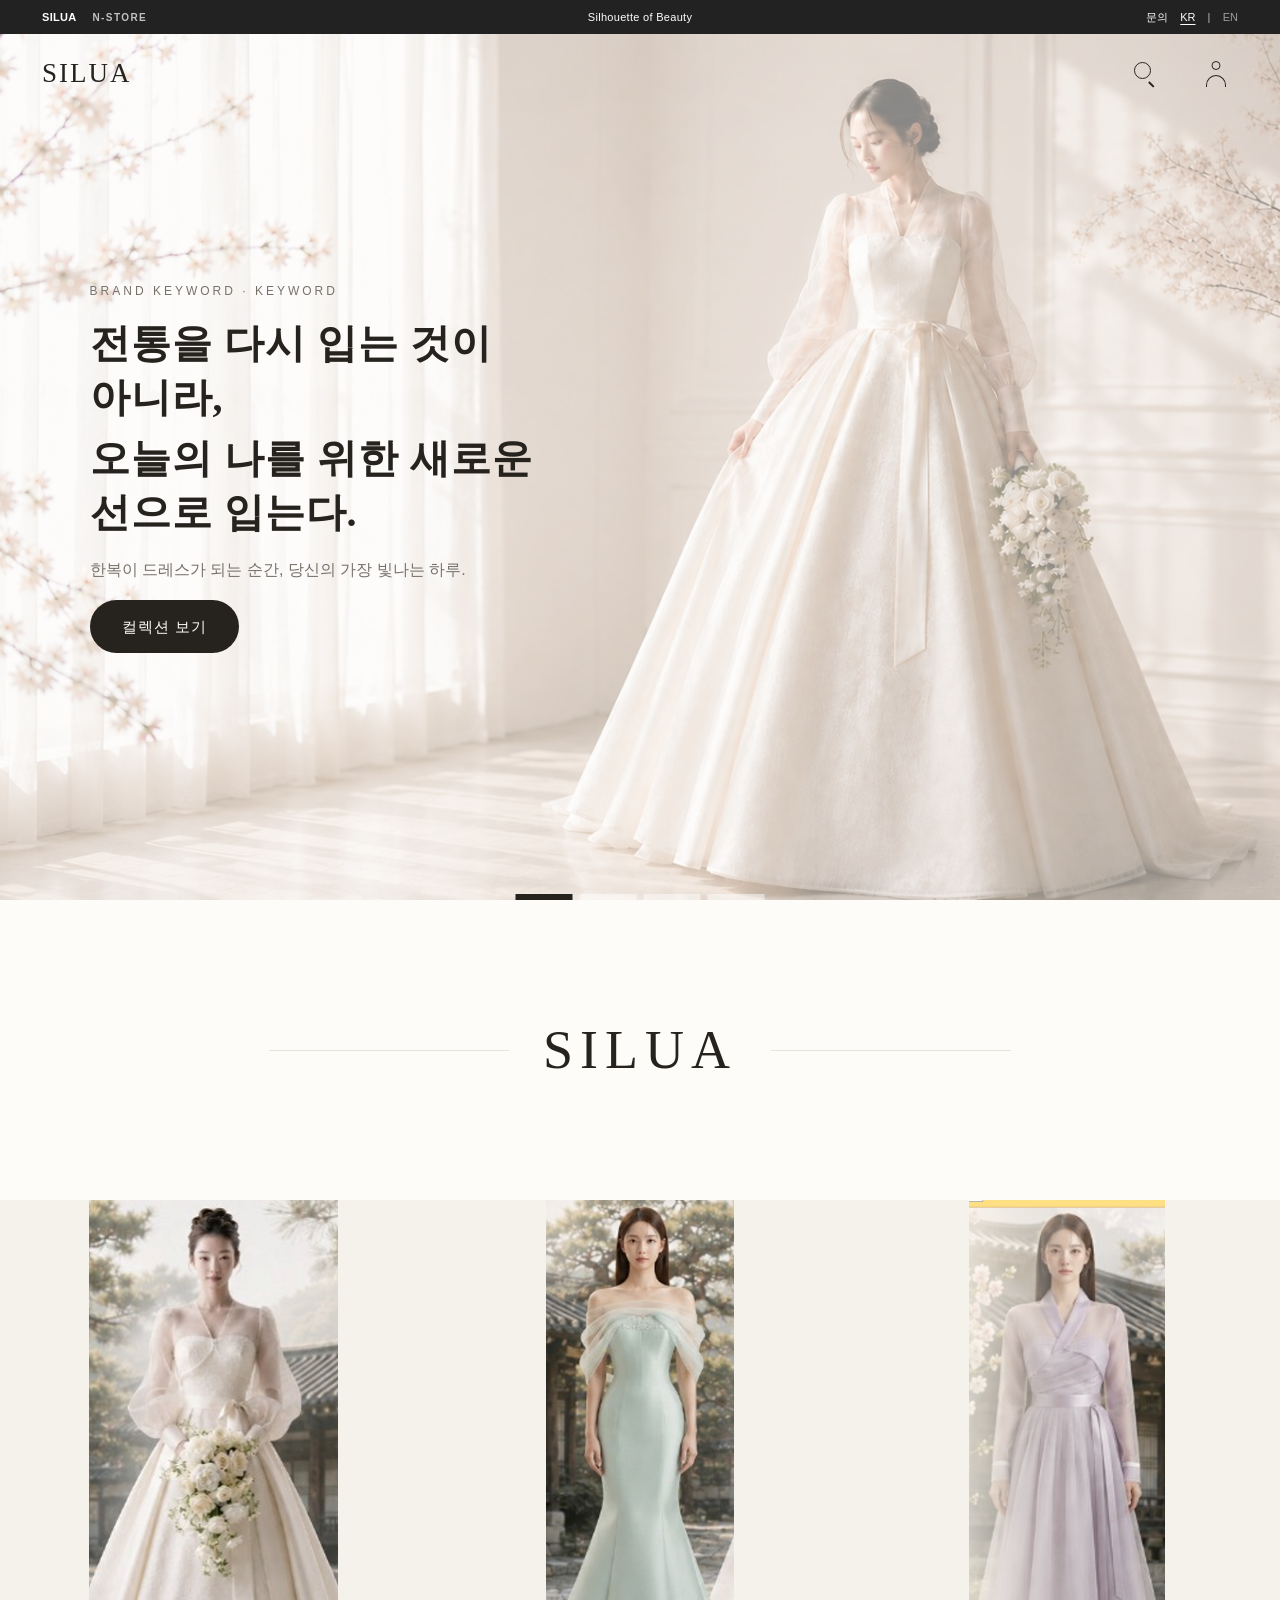
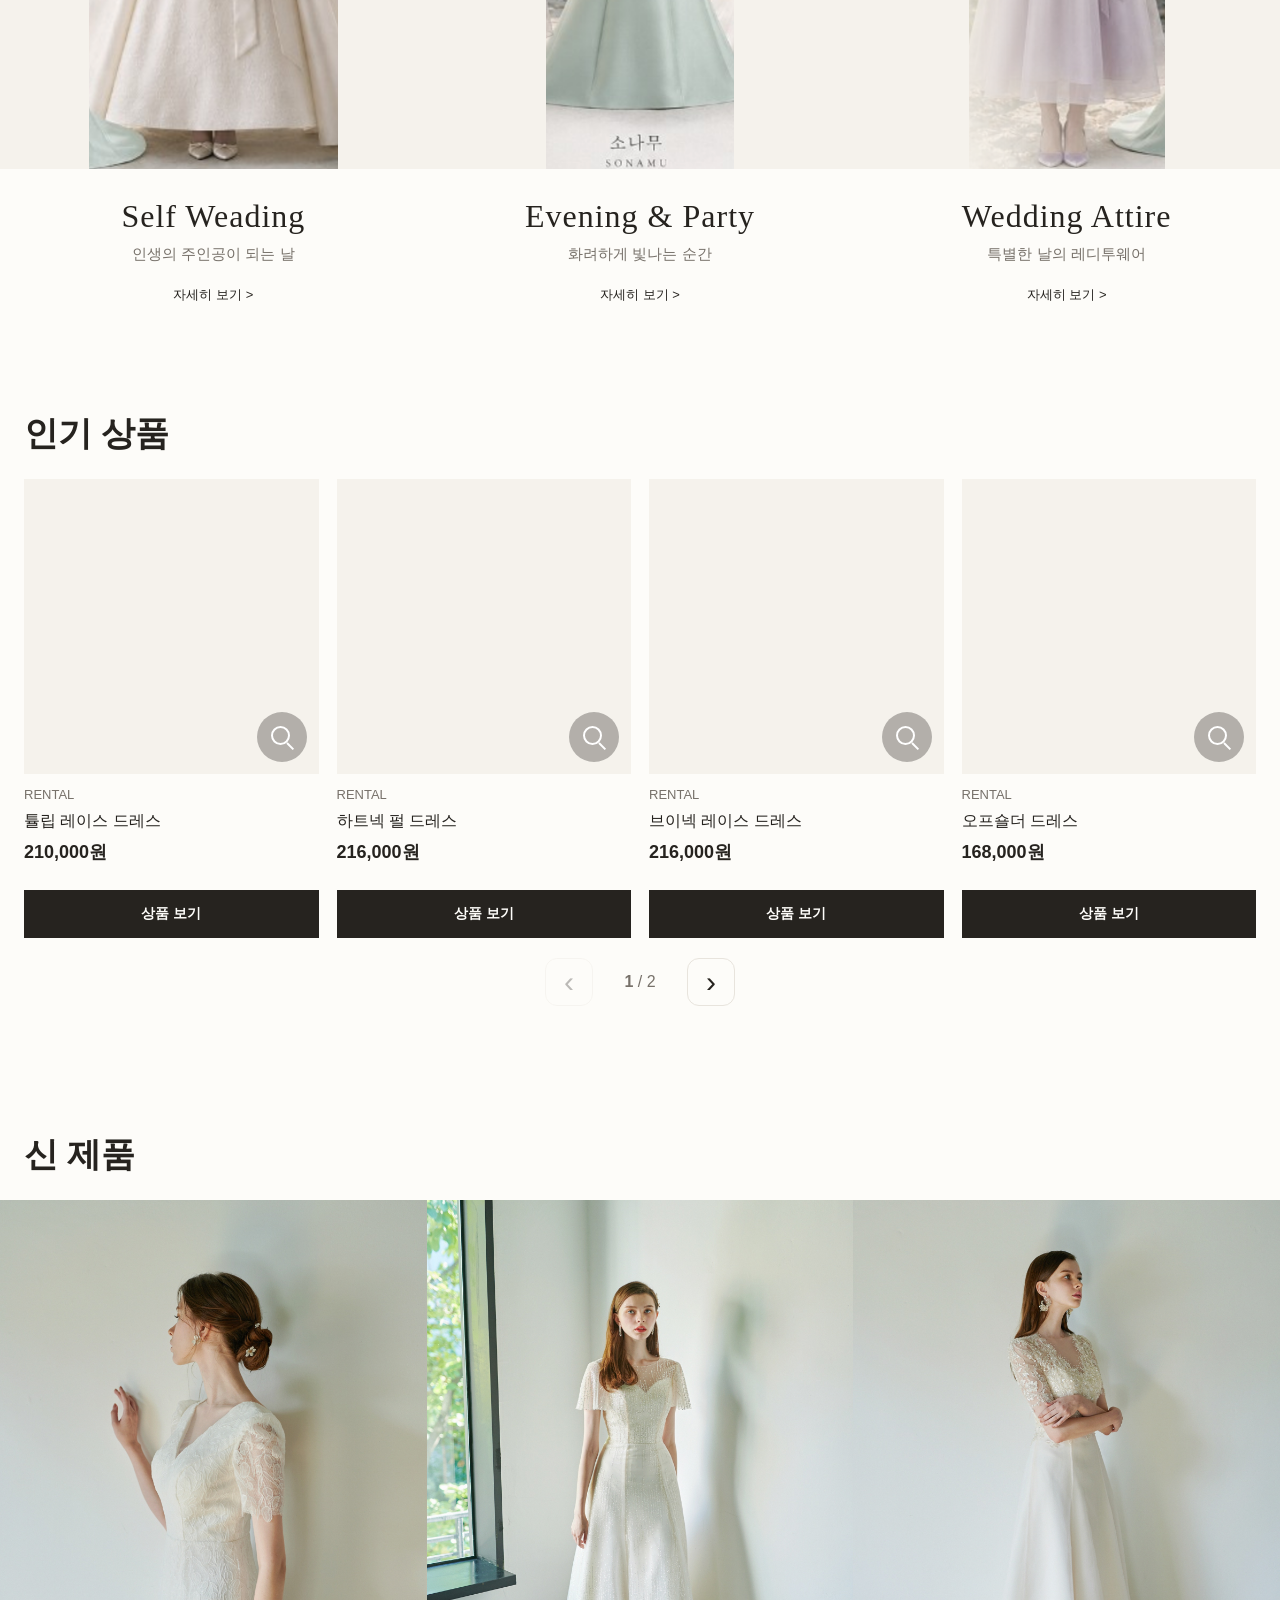
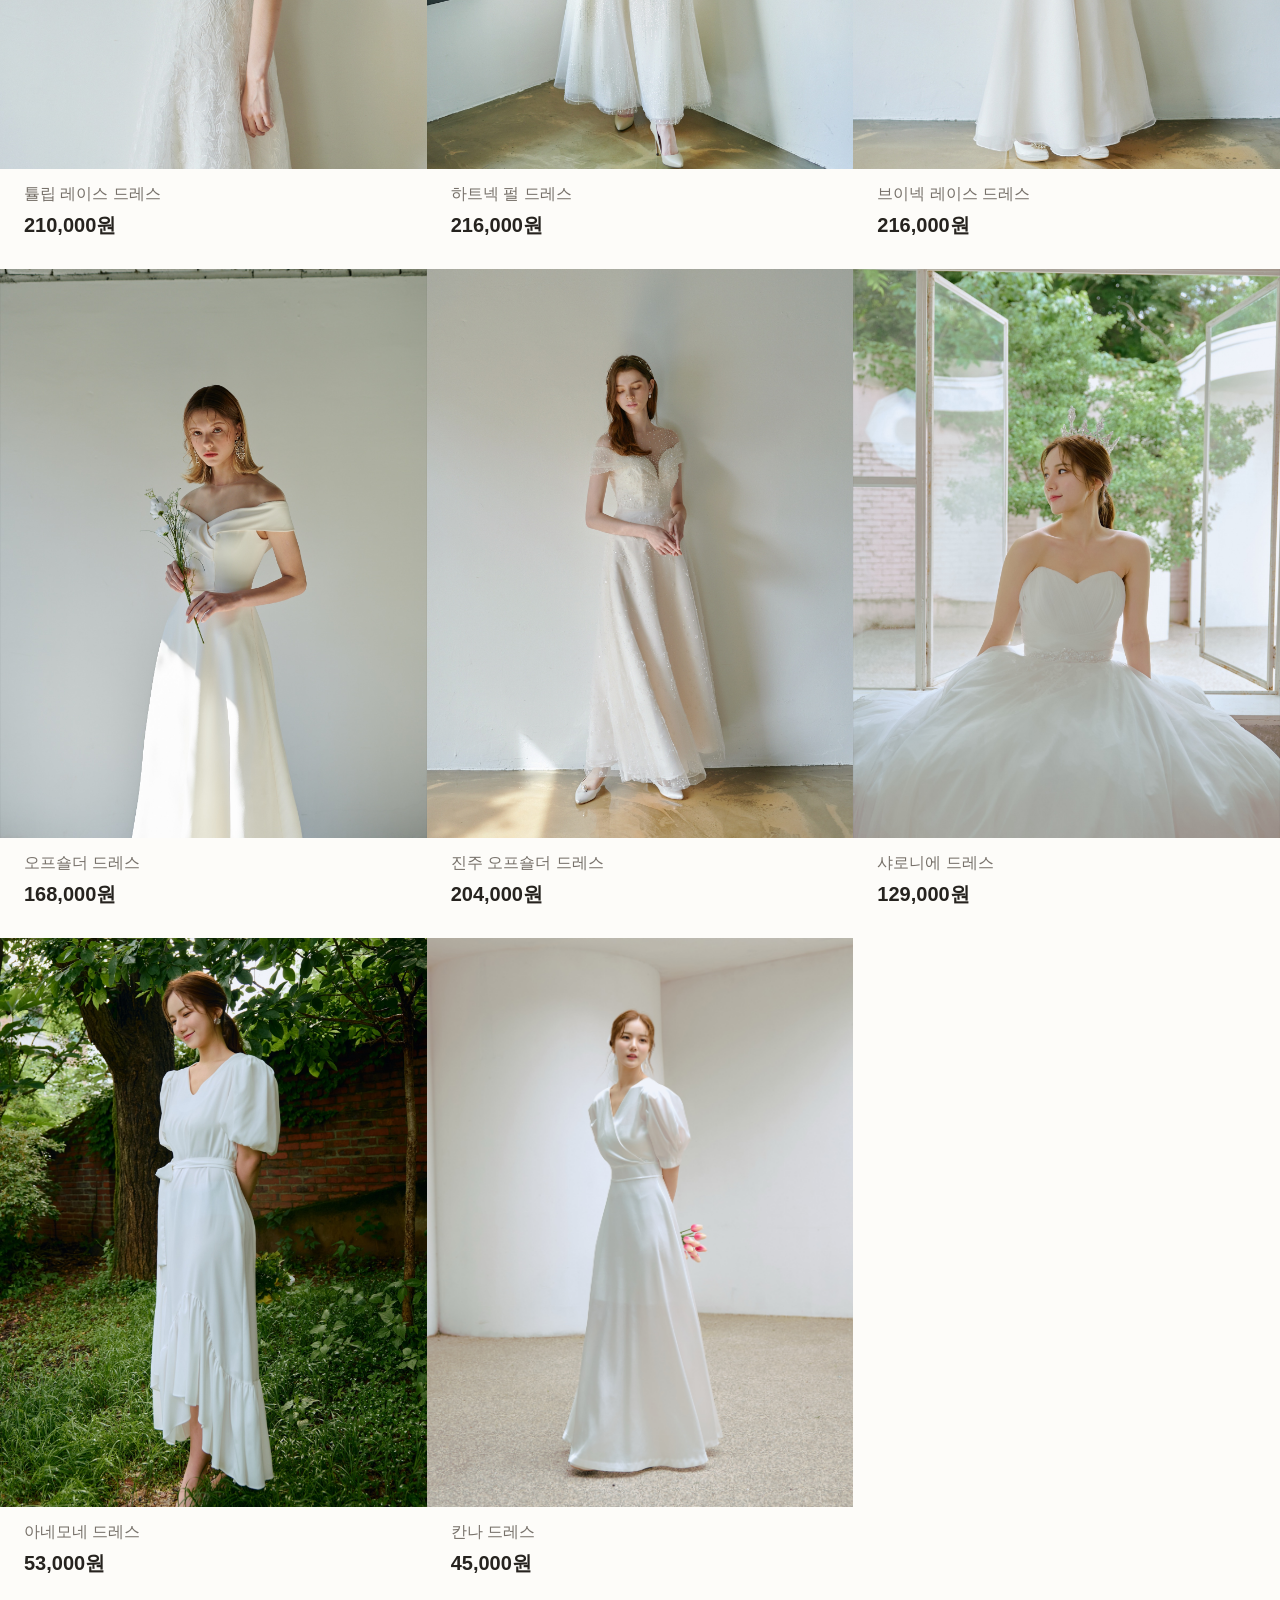
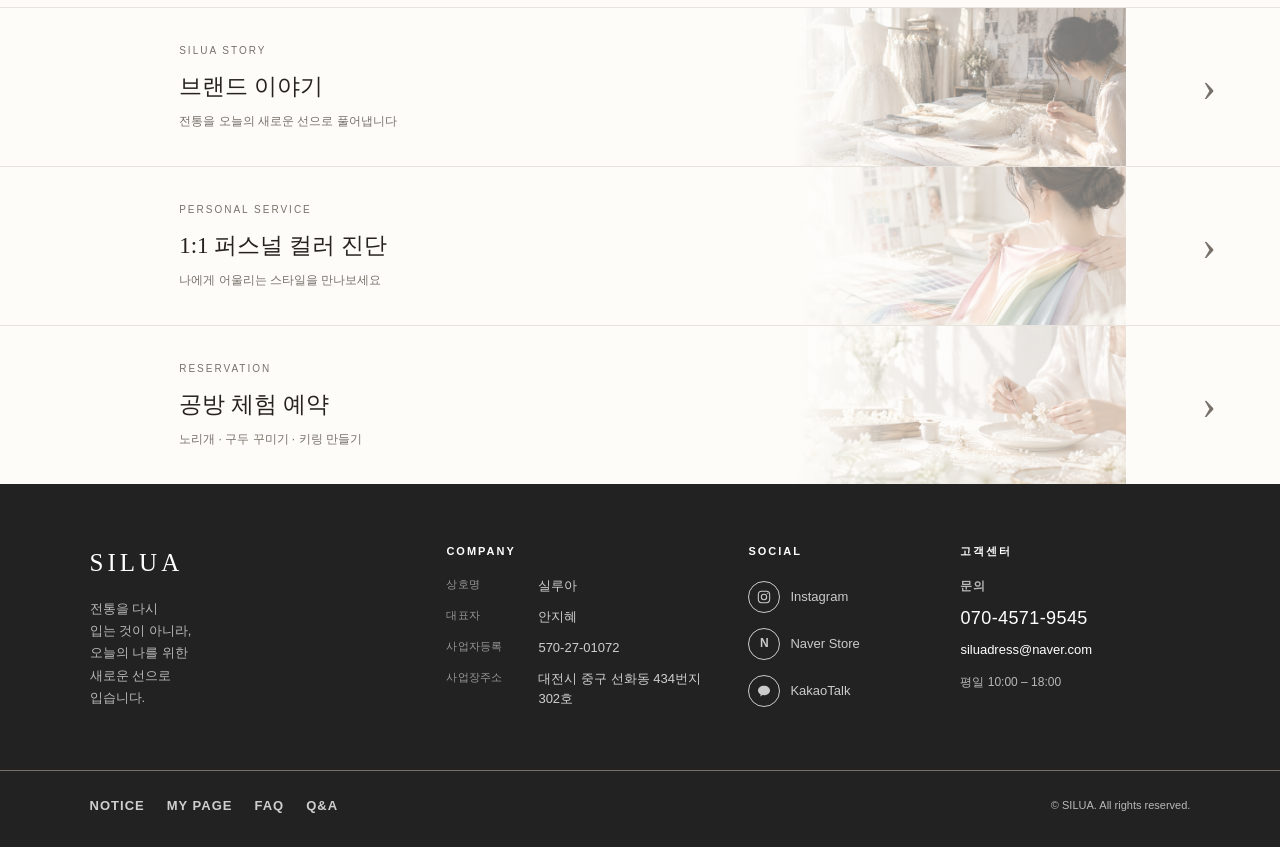
==== commit dce0e7af: "[정민지] 기존 디자인에 컬렉션 필터와 안내 이미지 적용" ====
--- a/index.html
+++ b/index.html
@@ -17,7 +17,7 @@
 
   <!-- 탭 아이콘 (images/favicon.png 넣으면 표시됨) -->
   <link rel="icon" href="images/favicon.png" />
-  <link rel="stylesheet" href="style.css?v=20260915-home-logo-20" />
+  <link rel="stylesheet" href="style.css?v=20260918-collection-images-22" />
 </head>
 <body>
 
@@ -139,7 +139,7 @@
     <div class="footer-bottom"><p>© SILUA. All rights reserved.</p></div>
   </footer>
 
-  <script src="script.js?v=20260914-slide-spacing-17"></script>
+  <script src="script.js?v=20260918-collection-images-18"></script>
   <script src="catalog.js?v=20260826-rich-editor-1"></script>
   <script>
     // 공개 제품을 인기상품 카드로 보여주며 화면 크기에 맞춰 페이지를 나눕니다.
--- a/style.css
+++ b/style.css
@@ -206,6 +206,15 @@
 .page-head { background: var(--surface); text-align: center; padding: 64px 22px 48px; }
 .page-head h1 { font-family: var(--font-display); font-size: clamp(26px, 7vw, 44px); }
 .page-head p { color: var(--ink-soft); margin-top: 8px; }
+
+/* 제품 페이지의 취급 품목을 네모형 버튼으로 간단히 분류합니다. */
+.product-category-filter { display: flex; overflow-x: auto; padding: 16px 18px; justify-content: flex-start; gap: 8px; border-bottom: 1px solid var(--line); background: var(--bg); scrollbar-width: none; }
+.product-category-filter::-webkit-scrollbar { display: none; }
+.product-category-filter button { min-height: 44px; padding: 0 16px; flex: 0 0 auto; border: 1px solid var(--line); border-radius: 0; background: var(--bg); color: var(--ink); font: inherit; font-size: 12px; cursor: pointer; transition: border-color .2s ease, background .2s ease, color .2s ease; }
+.product-category-filter button:hover,
+.product-category-filter button:focus-visible { border-color: var(--ink); }
+.product-category-filter button[aria-pressed="true"] { border-color: var(--ink); background: var(--ink); color: var(--header-light); }
+.product-grid-section { scroll-margin-top: 112px; }
 /* 소개 배너: 모바일에서는 사진 아래에 문구를 배치해 가독성을 지킵니다. */
 .page-head.about-banner { position: relative; padding: 0 0 32px; overflow: hidden; }
 .about-banner-image { display: block; width: 100%; height: 240px; object-fit: cover; object-position: 75% center; }
@@ -449,14 +458,14 @@
 .footer-banners { display: flex; flex-direction: column; gap: 1px; overflow: hidden; padding: 0; background: var(--line); color: var(--ink); }
 .footer-banner { position: relative; display: flex; width: 100%; min-height: 132px; padding: 24px 25% 24px 22px; flex: none; flex-direction: column; justify-content: center; overflow: hidden; background: var(--bg); color: inherit; text-decoration: none; transition: background .25s ease; isolation: isolate; }
 .footer-banner::before { content: "›"; position: absolute; top: 50%; right: 20px; z-index: 2; color: var(--ink-soft); font-family: var(--font-display); font-size: 34px; line-height: 1; transform: translateY(-50%); }
-.footer-banner::after { content: ""; position: absolute; top: 0; right: 10%; bottom: 0; z-index: -1; width: 28%; background-position: center; background-repeat: no-repeat; background-size: contain; opacity: .42; transition: opacity .25s ease, transform .35s ease; }
-.footer-banner:nth-child(1)::after { background-image: url("images/theme-bridal.png"); }
-.footer-banner:nth-child(2)::after { background-image: url("images/theme-evening.png"); }
-.footer-banner:nth-child(3)::after { background-image: url("images/theme-modern.png"); }
+.footer-banner::after { content: ""; position: absolute; top: 0; right: 5%; bottom: 0; z-index: -1; width: 40%; background-position: center; background-repeat: no-repeat; background-size: cover; opacity: .56; transition: opacity .25s ease, transform .35s ease; -webkit-mask-image: linear-gradient(to right, transparent 0%, rgba(0, 0, 0, .35) 18%, #000 42%, #000 100%); mask-image: linear-gradient(to right, transparent 0%, rgba(0, 0, 0, .35) 18%, #000 42%, #000 100%); }
+.footer-banner:nth-child(1)::after { background-image: url("images/footer-brand-story.png"); }
+.footer-banner:nth-child(2)::after { background-image: url("images/footer-personal-color.png"); }
+.footer-banner:nth-child(3)::after { background-image: url("images/footer-workshop.png"); }
 .footer-banner:hover,
 .footer-banner:focus-visible { background: var(--surface); }
 .footer-banner:hover::after,
-.footer-banner:focus-visible::after { opacity: .58; transform: scale(1.03); }
+.footer-banner:focus-visible::after { opacity: .68; transform: scale(1.03); }
 .footer-banner-label { color: var(--ink-soft); font-size: 10px; letter-spacing: 2px; }
 .footer-banner strong { margin-top: 8px; font-family: var(--font-display); font-size: 23px; font-weight: 500; }
 .footer-banner-copy { margin-top: 5px; color: var(--ink-soft); font-size: 12px; }
@@ -543,6 +552,7 @@
 
 /* ===== 큰 화면(태블릿/PC) — 720px 이상 ===== */
 @media (min-width: 720px) {
+  .product-category-filter { justify-content: center; }
   .top-notice { width: 50%; font-size: 11px; }
   .home-transition { min-height: 300px; padding-right: max(32px, 7vw); padding-left: max(32px, 7vw); gap: 34px; }
   .home-categories { grid-template-columns: repeat(3, minmax(0, 1fr)); }
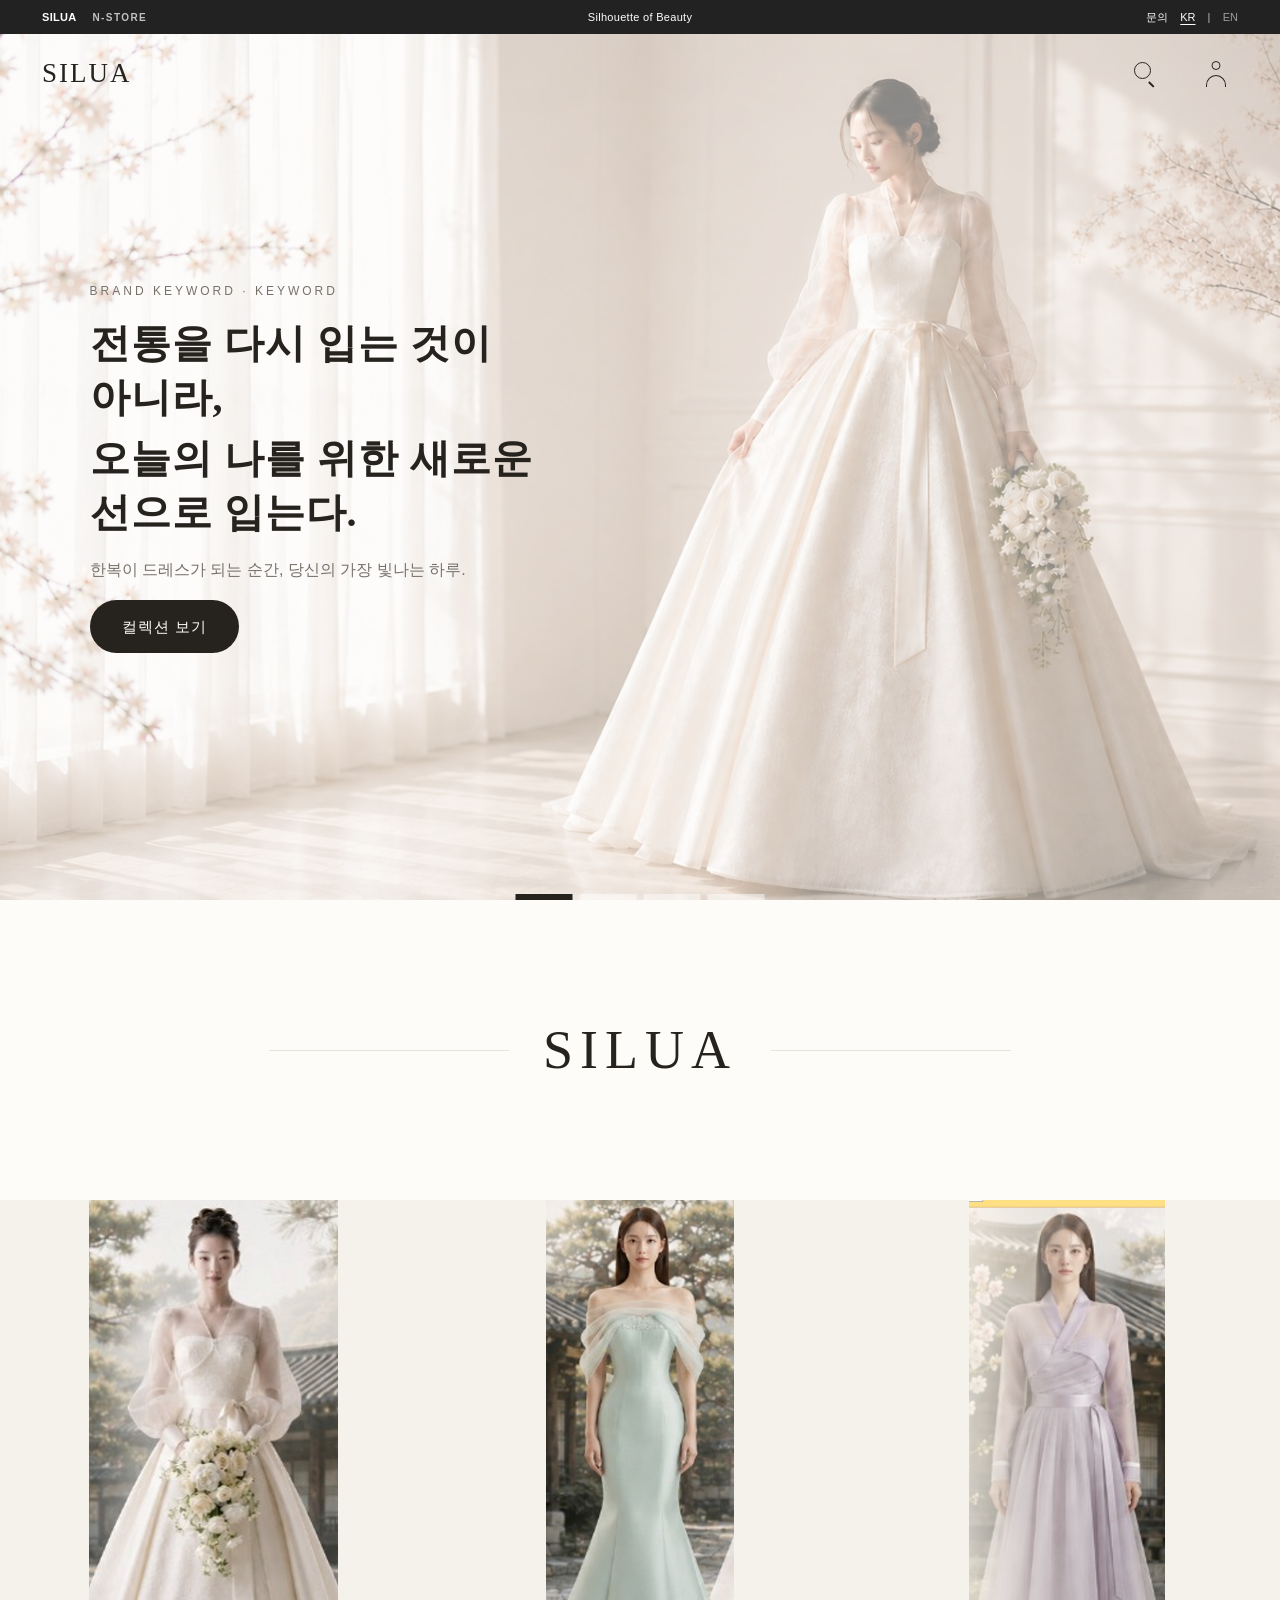
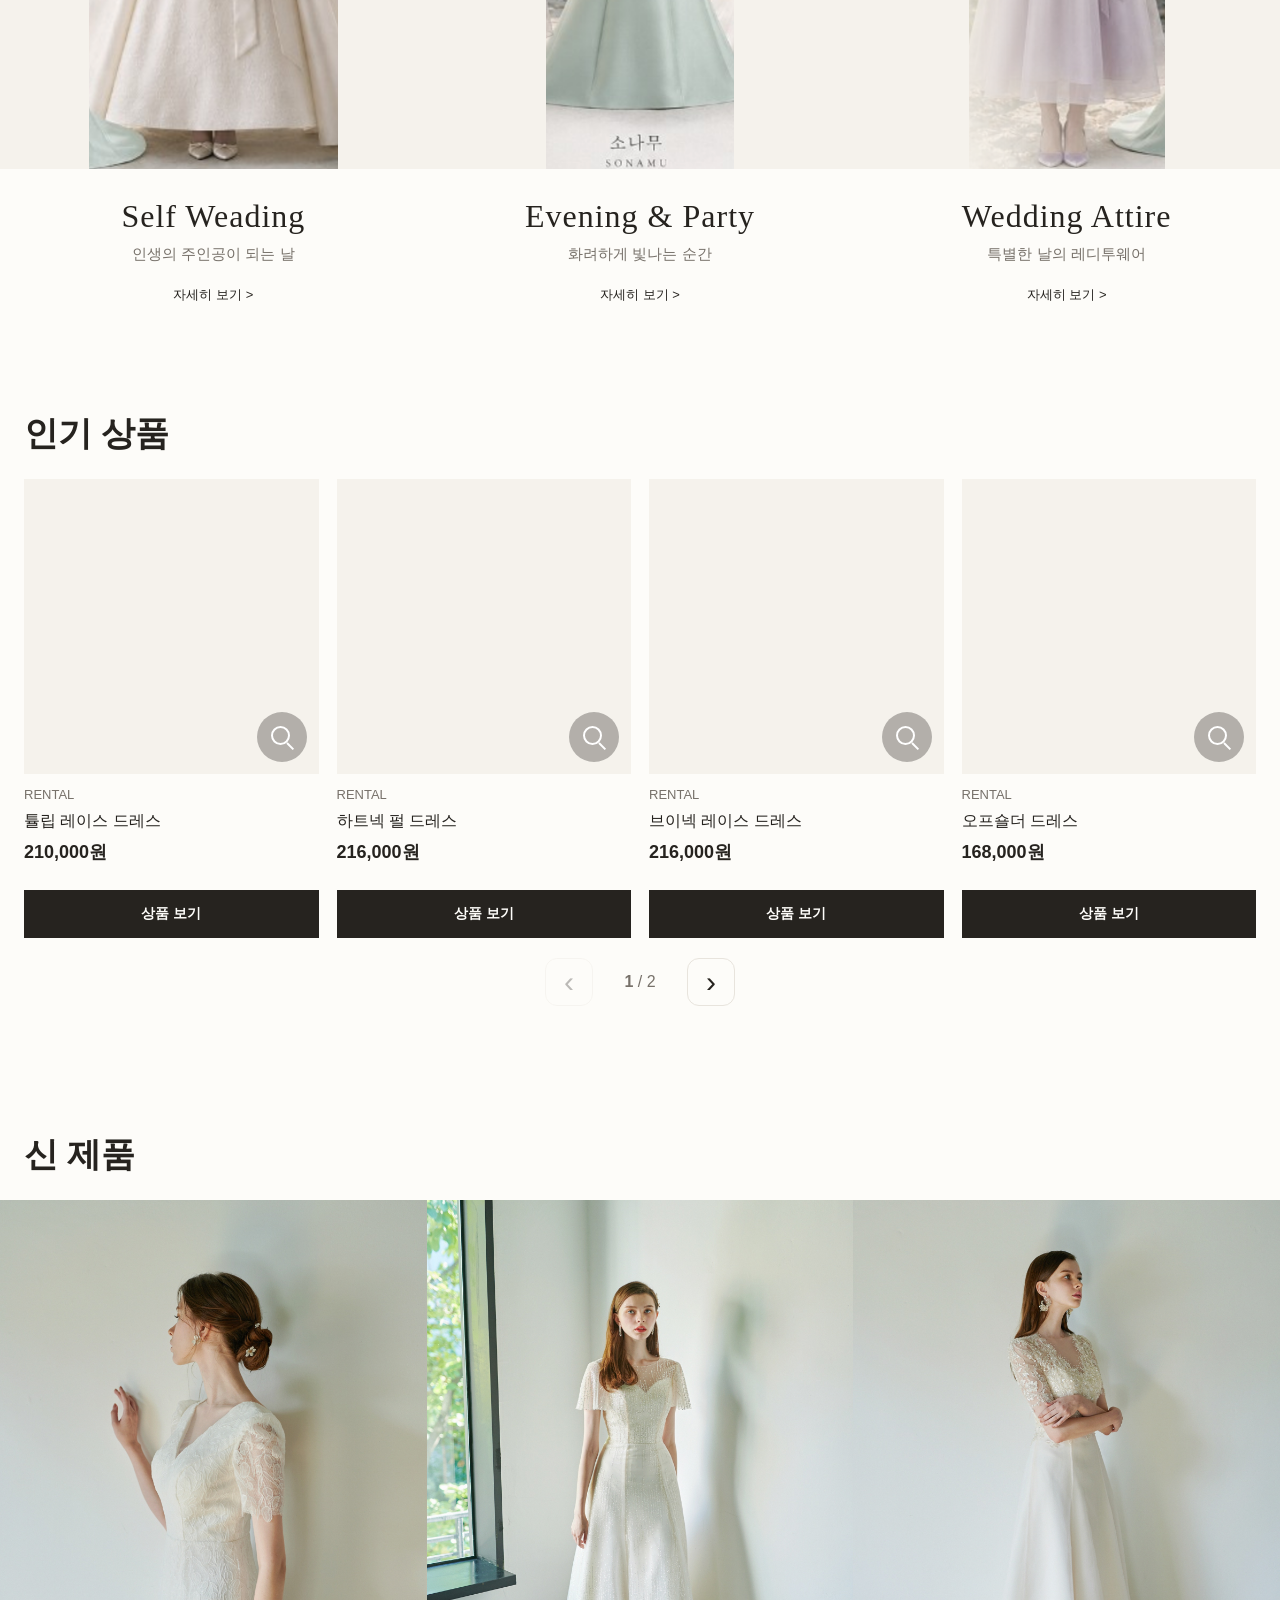
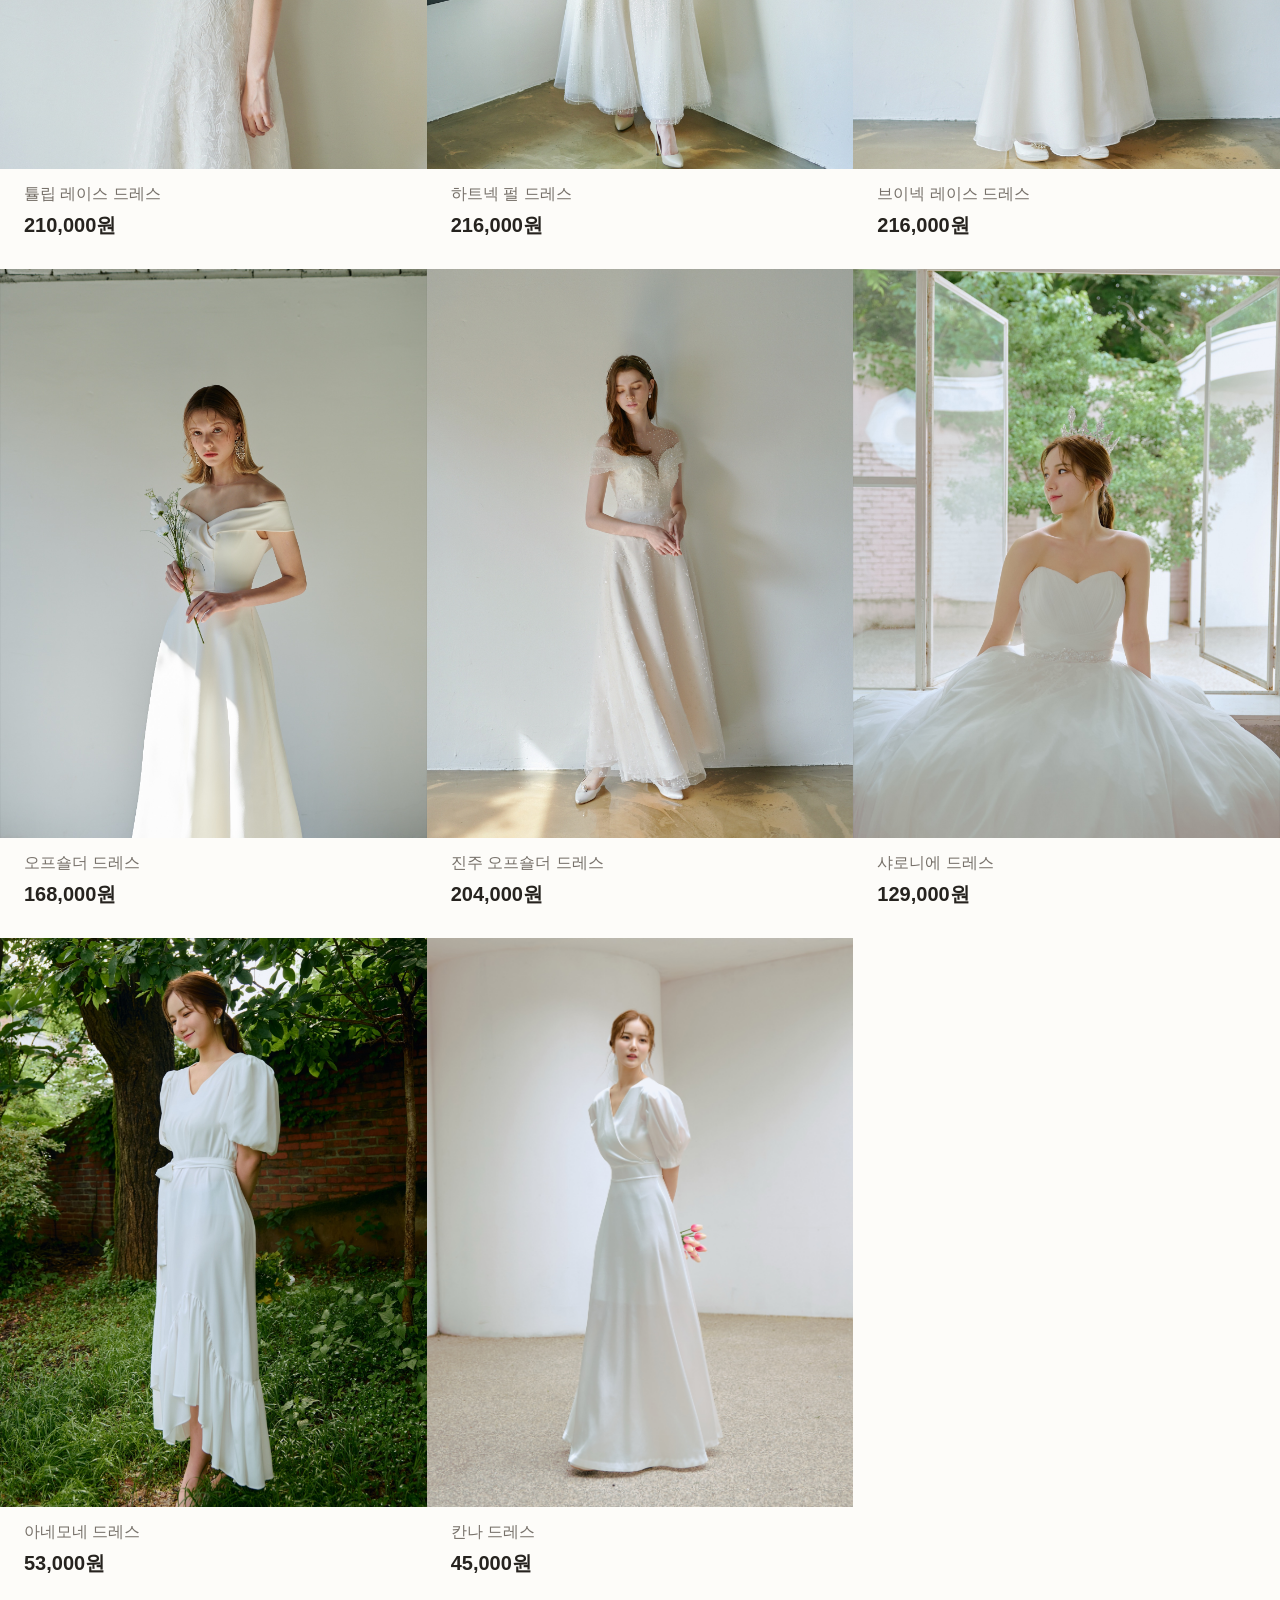
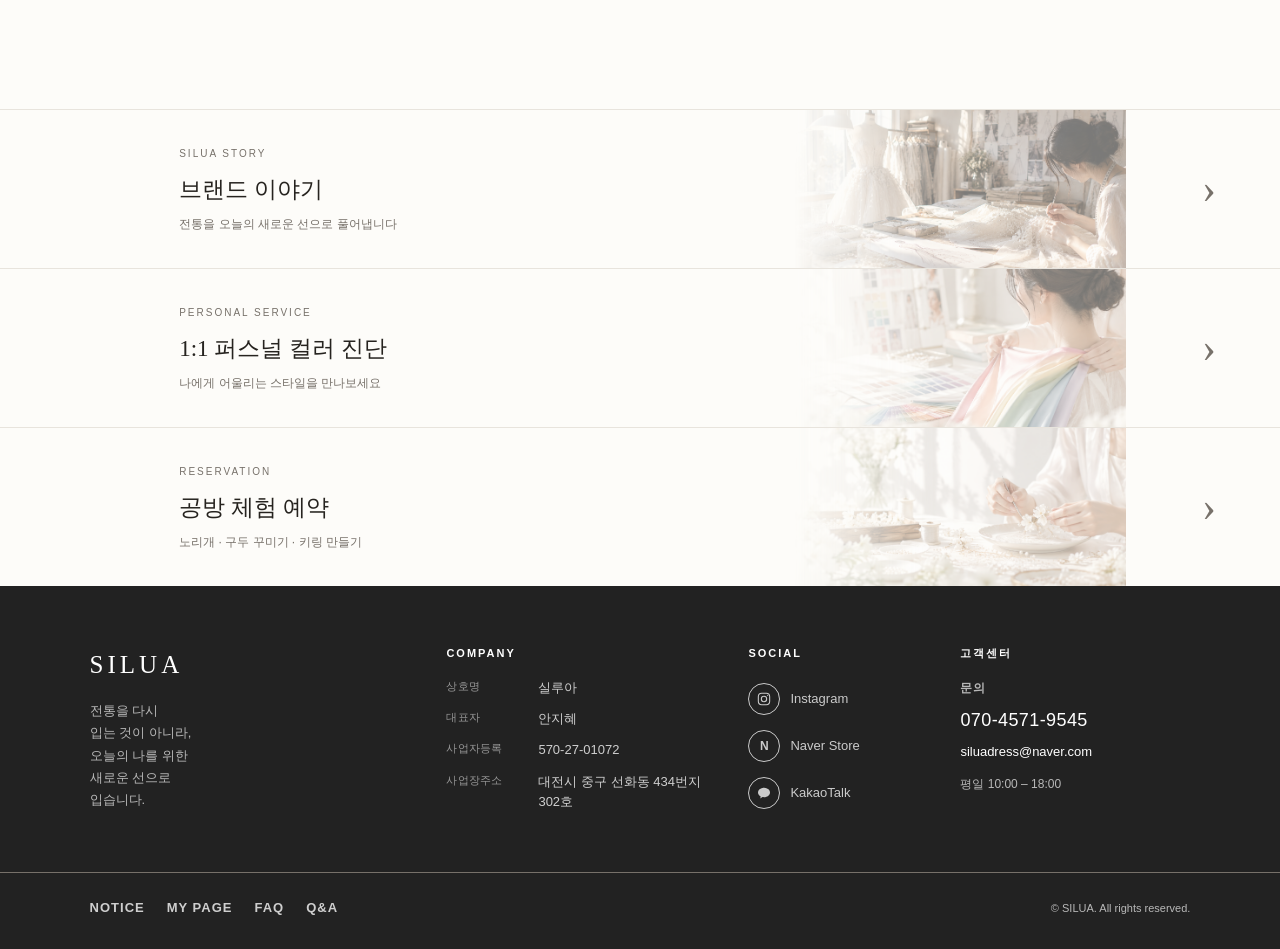
==== commit bcb79ab4: "[정민지] 컬렉션과 카테고리 화면 분리" ====
--- a/index.html
+++ b/index.html
@@ -17,9 +17,9 @@
 
   <!-- 탭 아이콘 (images/favicon.png 넣으면 표시됨) -->
   <link rel="icon" href="images/favicon.png" />
-  <link rel="stylesheet" href="style.css?v=20260918-collection-images-22" />
+  <link rel="stylesheet" href="style.css?v=20260918-category-pages-23" />
 </head>
-<body>
+<body class="home-page">
 
   <!-- ===== 상단 메뉴 (5페이지 공통 — 수정하면 모든 페이지에 똑같이 반영하세요) ===== -->
   <header class="site-header">
--- a/style.css
+++ b/style.css
@@ -209,12 +209,25 @@
 
 /* 제품 페이지의 취급 품목을 네모형 버튼으로 간단히 분류합니다. */
 .product-category-filter { display: flex; overflow-x: auto; padding: 16px 18px; justify-content: flex-start; gap: 8px; border-bottom: 1px solid var(--line); background: var(--bg); scrollbar-width: none; }
+.product-category-filter[hidden] { display: none; }
 .product-category-filter::-webkit-scrollbar { display: none; }
 .product-category-filter button { min-height: 44px; padding: 0 16px; flex: 0 0 auto; border: 1px solid var(--line); border-radius: 0; background: var(--bg); color: var(--ink); font: inherit; font-size: 12px; cursor: pointer; transition: border-color .2s ease, background .2s ease, color .2s ease; }
 .product-category-filter button:hover,
 .product-category-filter button:focus-visible { border-color: var(--ink); }
 .product-category-filter button[aria-pressed="true"] { border-color: var(--ink); background: var(--ink); color: var(--header-light); }
 .product-grid-section { scroll-margin-top: 112px; }
+
+/* 헤더에서 선택한 드레스 카테고리는 각각의 전용 이미지 배너로 구분합니다. */
+.category-page-head { position: relative; display: flex; min-height: 260px; padding: 54px 22px; overflow: hidden; flex-direction: column; justify-content: center; isolation: isolate; background: var(--surface); }
+.category-page-head::before,
+.category-page-head::after { content: ""; position: absolute; inset: 0; z-index: -2; pointer-events: none; }
+.category-page-head::before { background-position: center; background-repeat: no-repeat; background-size: cover; opacity: .34; filter: saturate(.78) contrast(.9); }
+.category-page-head::after { z-index: -1; background: linear-gradient(90deg, rgba(253, 252, 249, .72), rgba(253, 252, 249, .42) 48%, rgba(253, 252, 249, .66)); }
+.category-page-head.category-self-wedding::before { background-image: url("images/category-self-wedding.png"); }
+.category-page-head.category-evening-party::before { background-image: url("images/category-evening-party.png"); }
+.category-page-head.category-wedding-attire::before { background-image: url("images/category-wedding-attire.png"); }
+.category-page-head h1,
+.category-page-head p { position: relative; z-index: 1; text-shadow: 0 1px 12px rgba(255, 255, 255, .72); }
 /* 소개 배너: 모바일에서는 사진 아래에 문구를 배치해 가독성을 지킵니다. */
 .page-head.about-banner { position: relative; padding: 0 0 32px; overflow: hidden; }
 .about-banner-image { display: block; width: 100%; height: 240px; object-fit: cover; object-position: 75% center; }
@@ -454,6 +467,7 @@
 .contact-item .value { margin-top: 4px; overflow-wrap: anywhere; font-size: 16px; word-break: keep-all; }
 
 /* ===== 푸터 (배너·SNS·고객센터·사업자 정보) ===== */
+.home-page .footer { margin-top: clamp(72px, 8vw, 140px); }
 .footer { border-top: 1px solid var(--line); background: var(--header-dark); color: var(--header-light); font-size: 13px; text-align: left; }
 .footer-banners { display: flex; flex-direction: column; gap: 1px; overflow: hidden; padding: 0; background: var(--line); color: var(--ink); }
 .footer-banner { position: relative; display: flex; width: 100%; min-height: 132px; padding: 24px 25% 24px 22px; flex: none; flex-direction: column; justify-content: center; overflow: hidden; background: var(--bg); color: inherit; text-decoration: none; transition: background .25s ease; isolation: isolate; }
@@ -553,6 +567,7 @@
 /* ===== 큰 화면(태블릿/PC) — 720px 이상 ===== */
 @media (min-width: 720px) {
   .product-category-filter { justify-content: center; }
+  .category-page-head { min-height: 330px; padding: 72px 7%; }
   .top-notice { width: 50%; font-size: 11px; }
   .home-transition { min-height: 300px; padding-right: max(32px, 7vw); padding-left: max(32px, 7vw); gap: 34px; }
   .home-categories { grid-template-columns: repeat(3, minmax(0, 1fr)); }
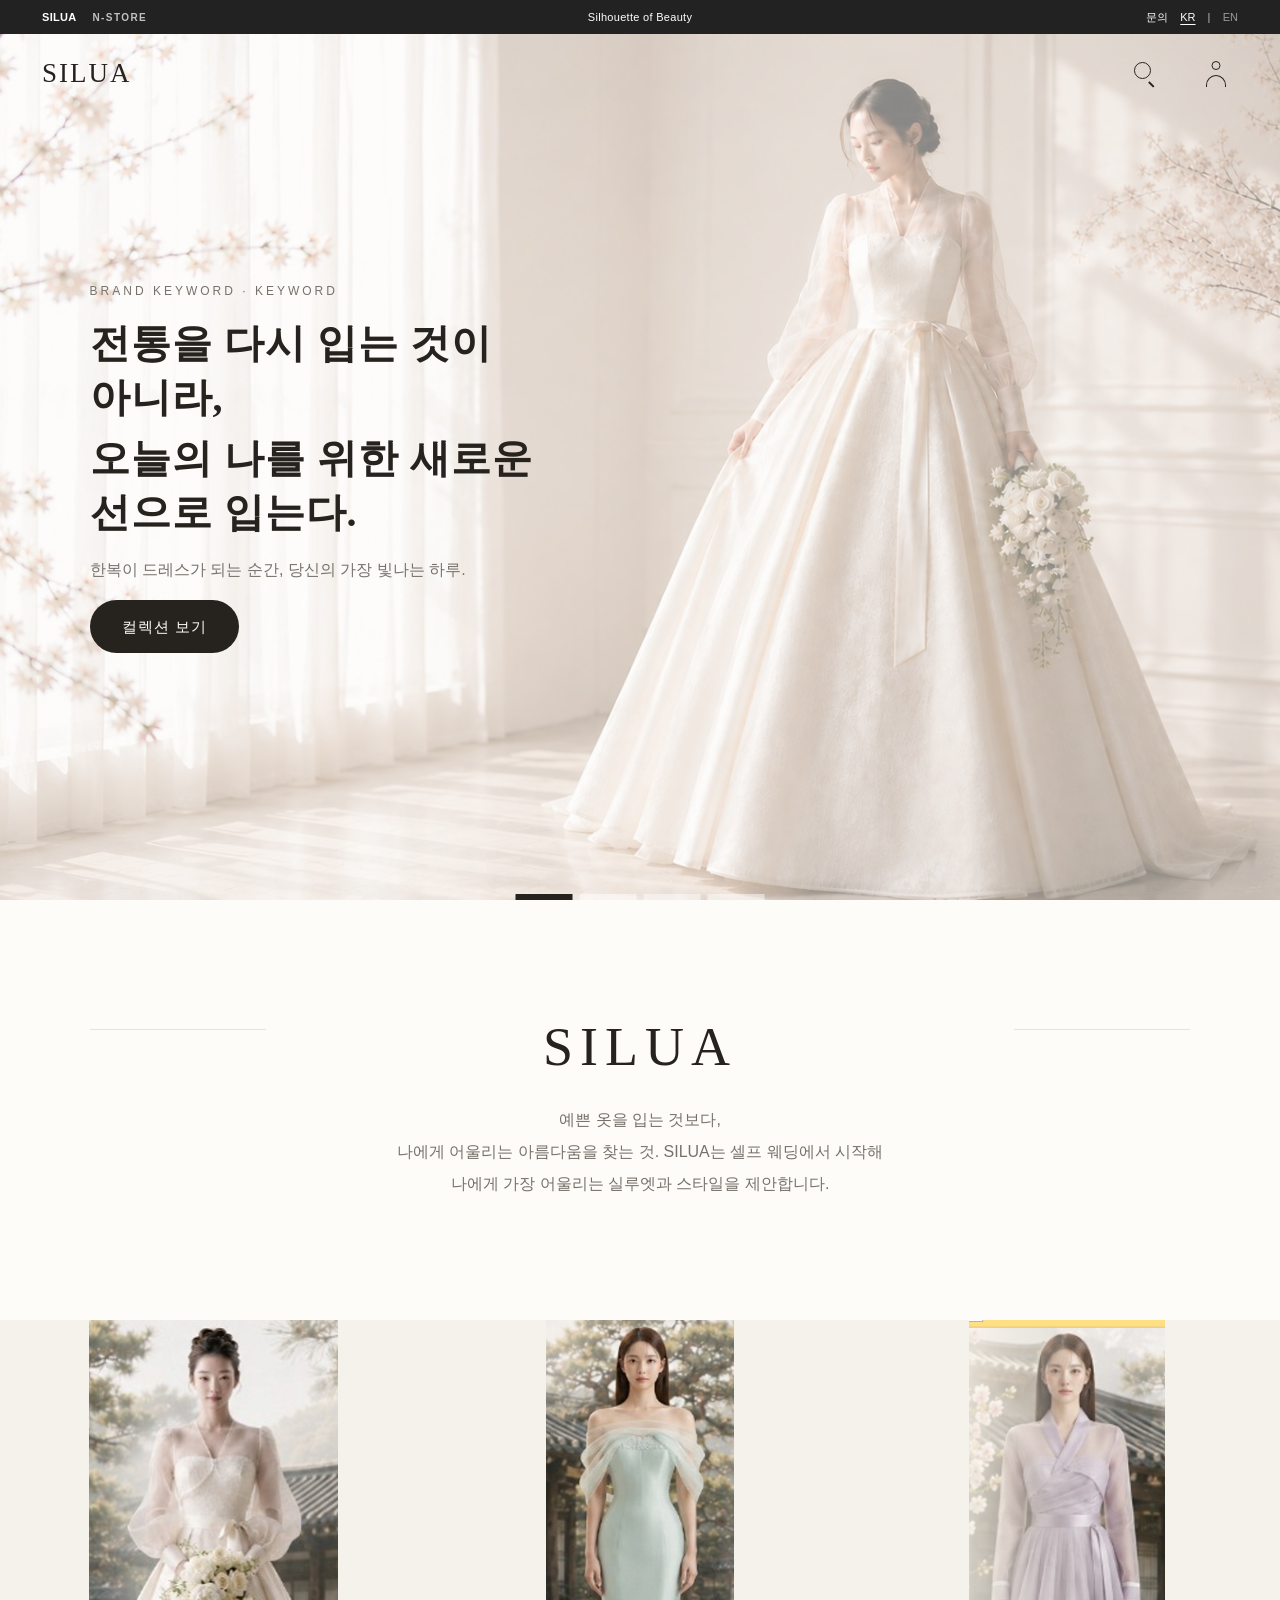
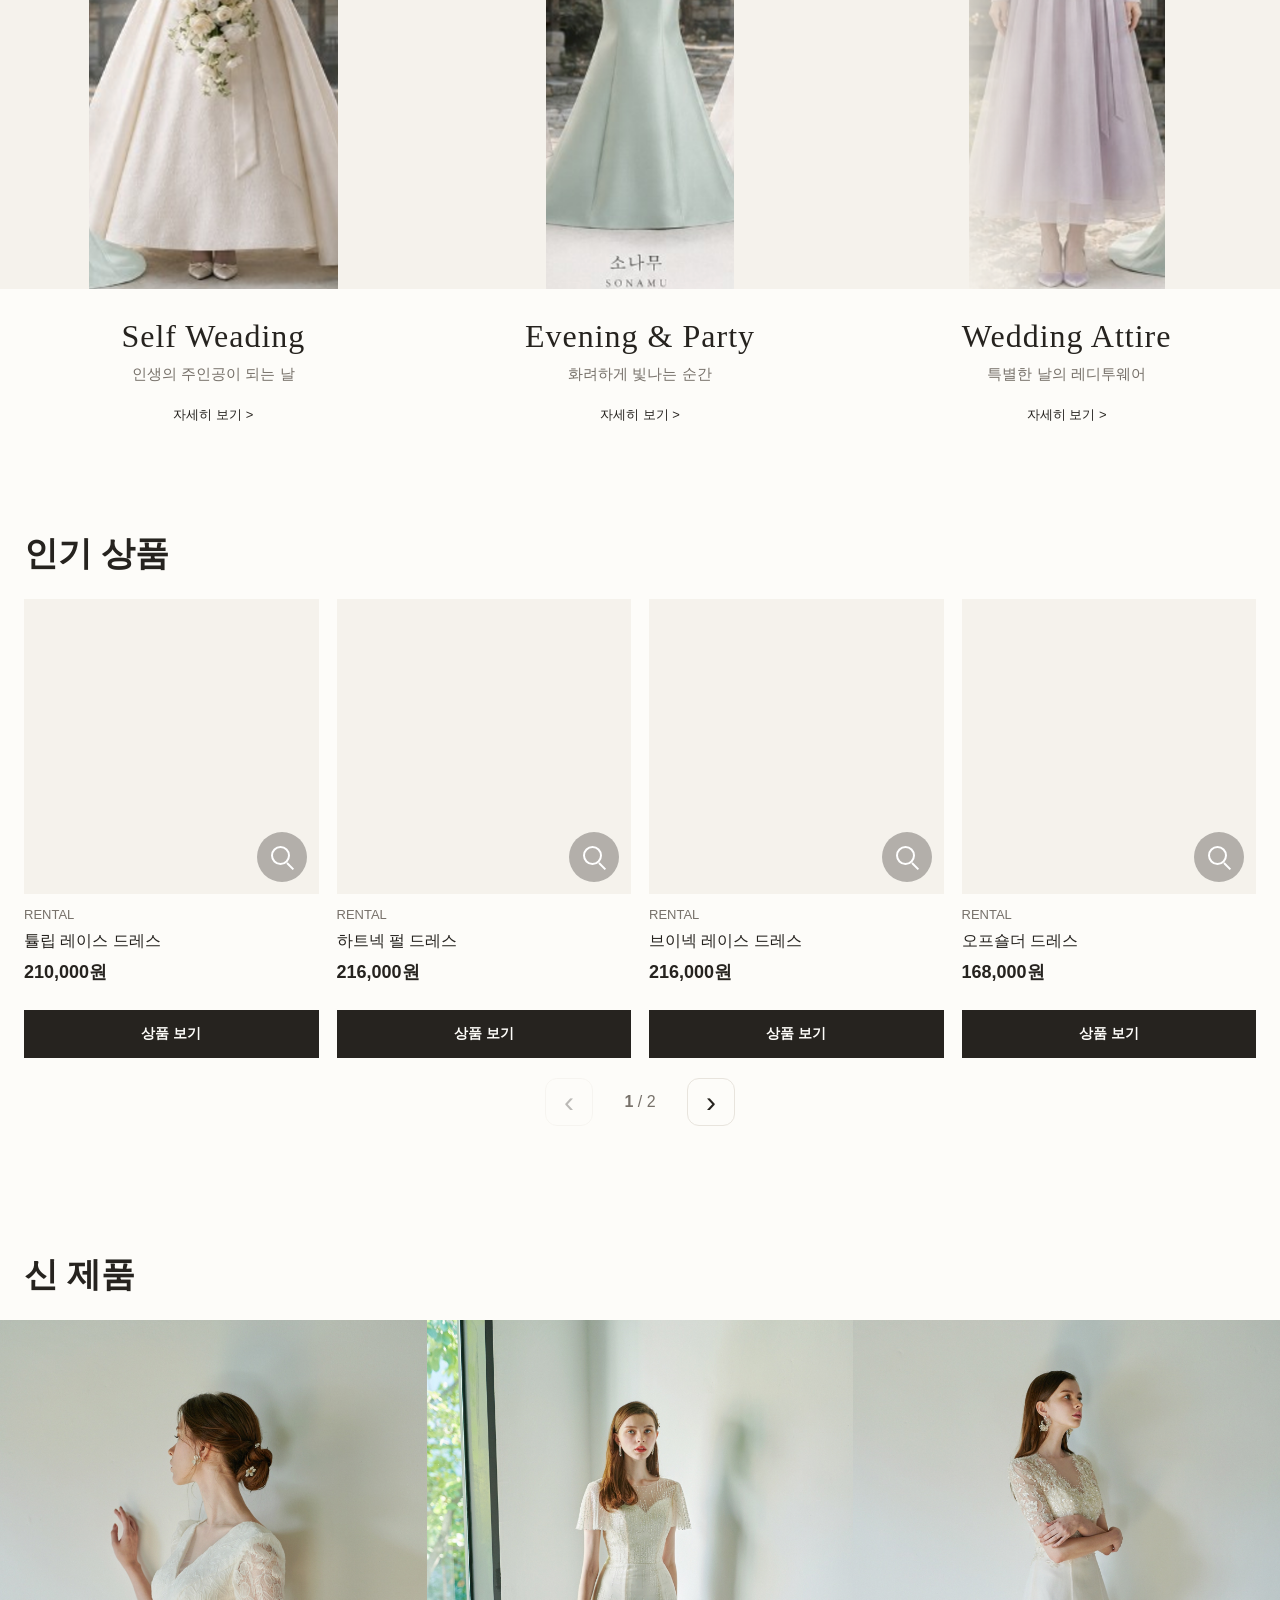
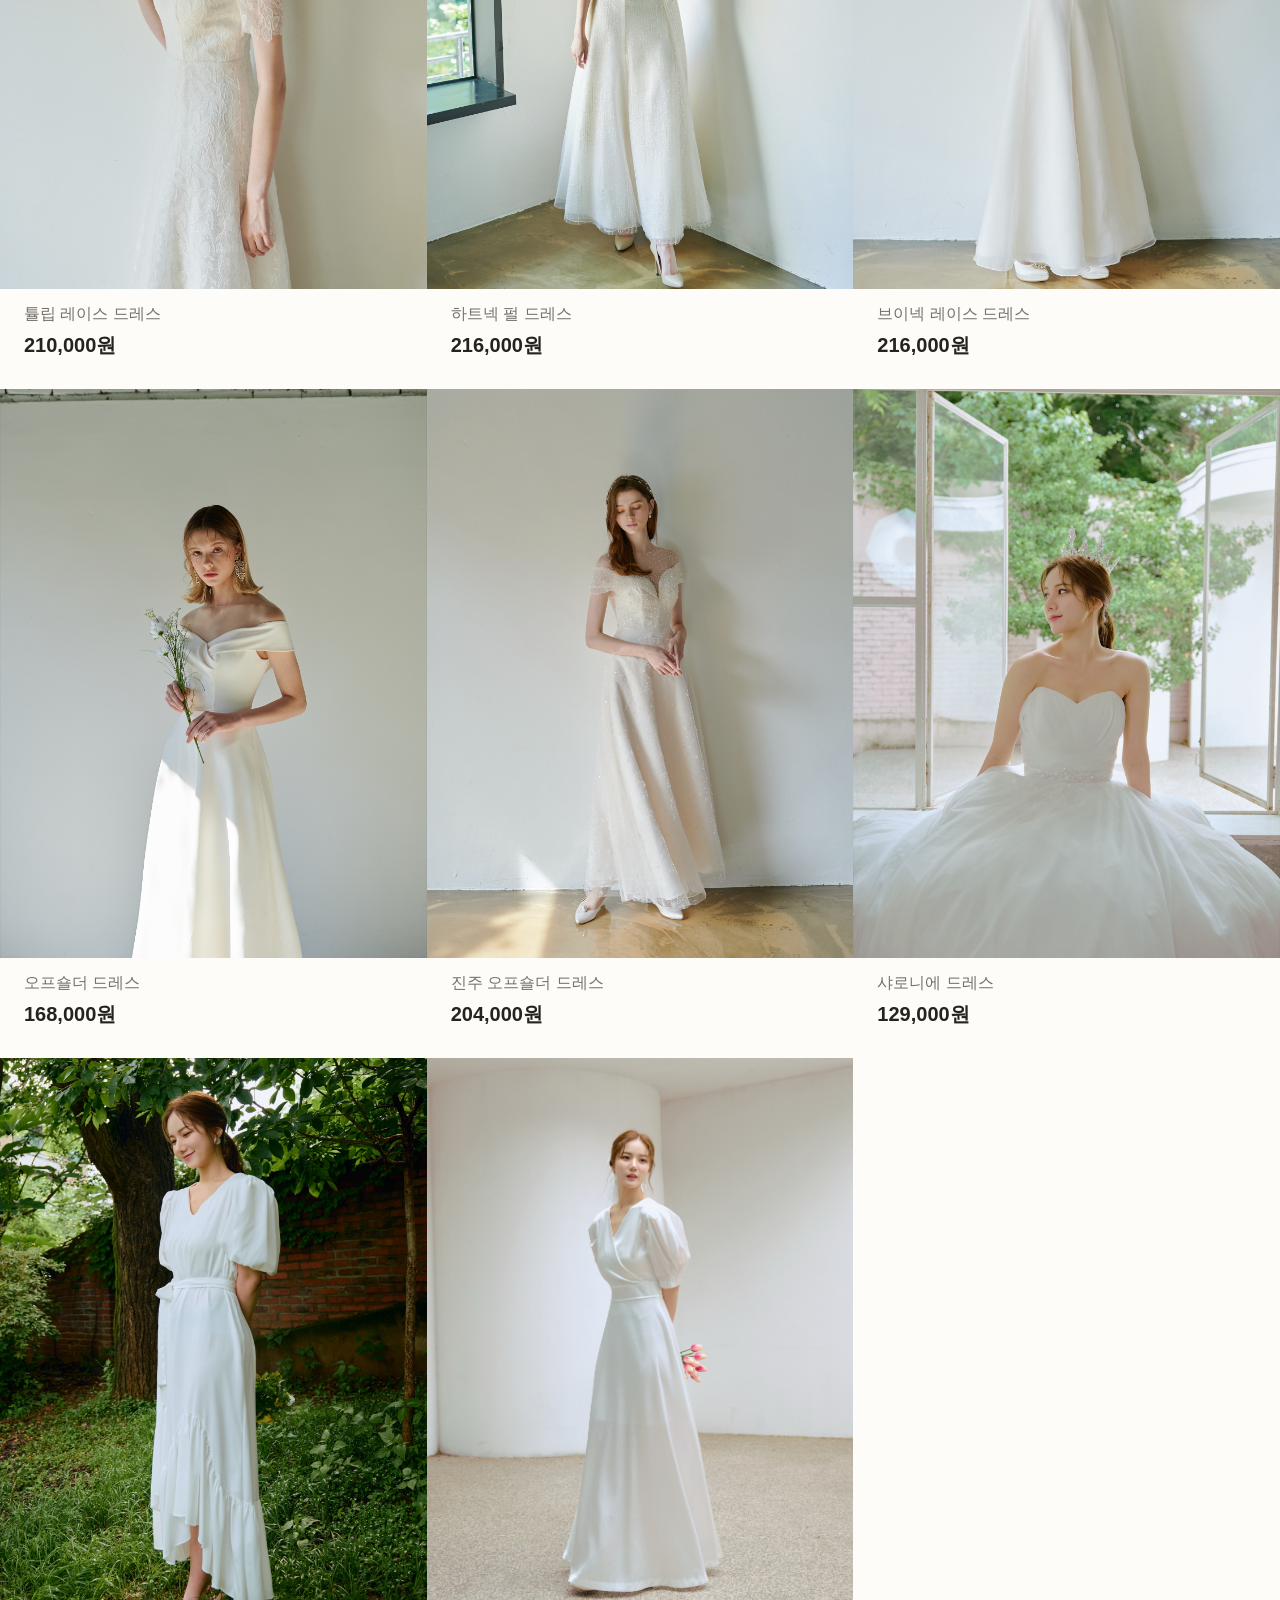
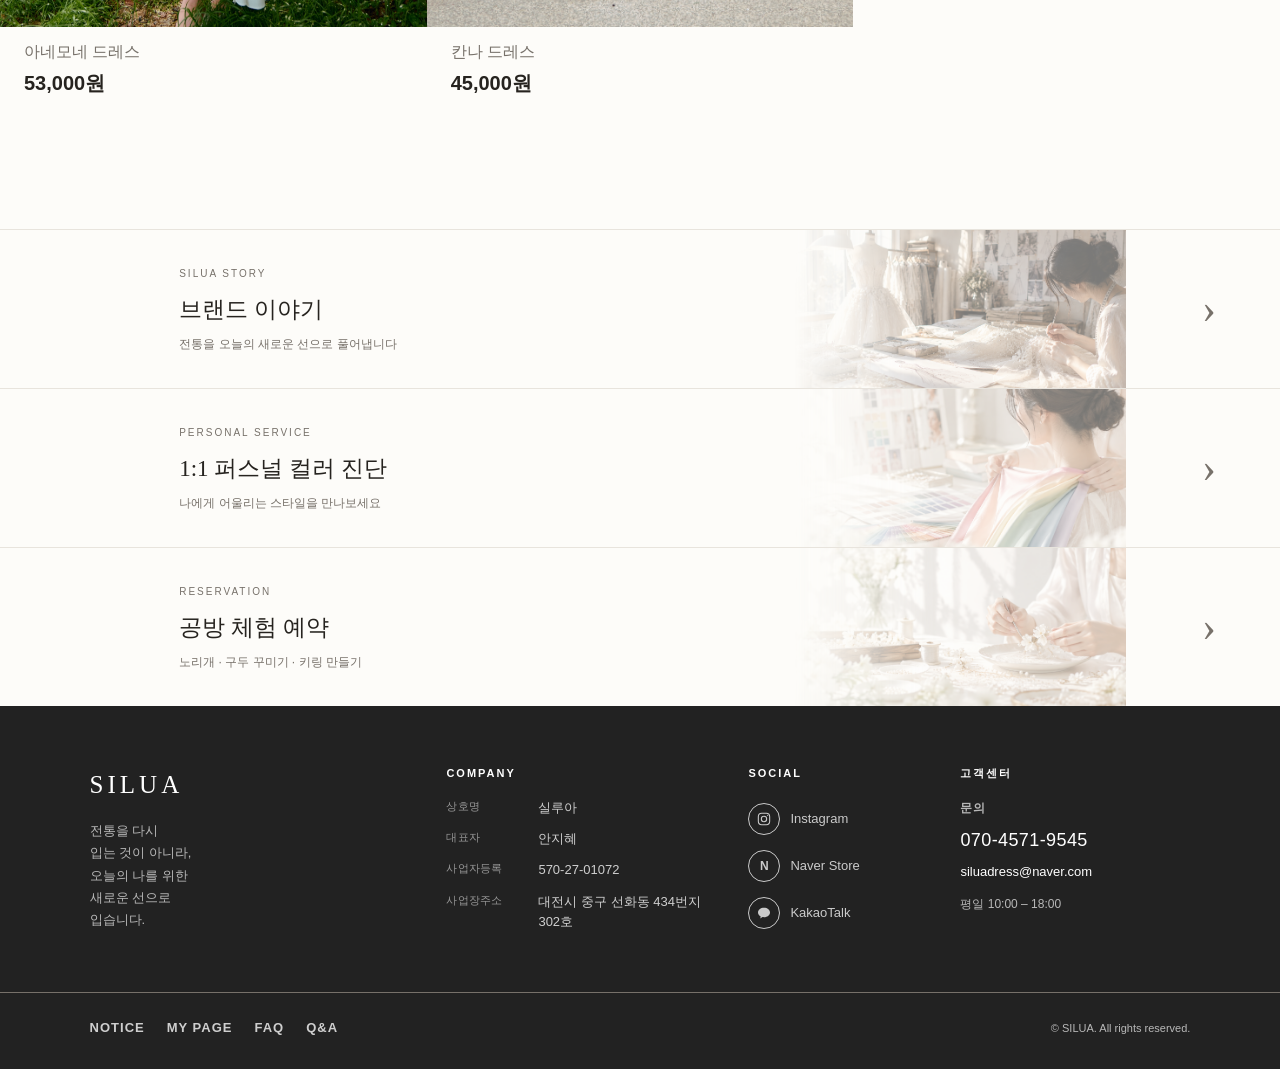
==== commit cbf90002: "[정민지] 컬렉션 키워드와 카테고리 배너 개선" ====
--- a/index.html
+++ b/index.html
@@ -17,7 +17,7 @@
 
   <!-- 탭 아이콘 (images/favicon.png 넣으면 표시됨) -->
   <link rel="icon" href="images/favicon.png" />
-  <link rel="stylesheet" href="style.css?v=20260918-category-pages-23" />
+  <link rel="stylesheet" href="style.css?v=20260918-category-images-24" />
 </head>
 <body class="home-page">
 
@@ -77,7 +77,10 @@
 
   <!-- 회전 이미지와 컬렉션 사이의 브랜드 전환 영역입니다. -->
   <div class="home-transition" aria-label="SILUA 컬렉션">
-    <p>SILUA</p>
+    <div class="home-transition-inner">
+      <p class="home-transition-logo">SILUA</p>
+      <p class="home-transition-copy">예쁜 옷을 입는 것보다,<br />나에게 어울리는 아름다움을 찾는 것. SILUA는 셀프 웨딩에서 시작해<br />나에게 가장 어울리는 실루엣과 스타일을 제안합니다.</p>
+    </div>
   </div>
 
   <!-- ===== 메인 카테고리: 전용 사진을 받으면 이미지 경로만 교체하세요. ===== -->
--- a/style.css
+++ b/style.css
@@ -142,12 +142,14 @@
 .hero p { width: 100%; max-width: 560px; overflow-wrap: anywhere; color: var(--ink-soft); }
 
 /* ===== 홈 카테고리: 이미지 + 제목 + 짧은 소개 ===== */
-.home-transition { display: grid; min-height: 180px; padding: 0 22px; grid-template-columns: minmax(24px, 1fr) auto minmax(24px, 1fr); align-items: center; gap: 20px; background: var(--bg); }
+.home-transition { display: grid; min-height: 300px; padding: 72px 22px; grid-template-columns: minmax(24px, 1fr) minmax(0, 680px) minmax(24px, 1fr); align-items: center; gap: 20px; background: var(--bg); }
 .home-transition::before,
-.home-transition::after { content: ""; width: 100%; max-width: 240px; border-top: 1px solid var(--line); }
+.home-transition::after { content: ""; width: 100%; max-width: 240px; margin-top: 25px; align-self: start; border-top: 1px solid var(--line); }
 .home-transition::before { justify-self: end; }
 .home-transition::after { justify-self: start; }
-.home-transition p { margin: 0; font-family: var(--font-display); font-size: clamp(37.5px, 10.5vw, 54px); font-weight: 500; letter-spacing: 7px; line-height: 1; text-align: center; }
+.home-transition-inner { min-width: 0; text-align: center; }
+.home-transition-logo { margin: 0; font-family: var(--font-display); font-size: clamp(37.5px, 10.5vw, 54px); font-weight: 500; letter-spacing: 7px; line-height: 1; }
+.home-transition-copy { max-width: 680px; margin: 30px auto 0; color: var(--ink-soft); font-size: clamp(13px, 3.6vw, 16px); line-height: 2; word-break: keep-all; }
 .home-categories { display: grid; grid-template-columns: repeat(3, minmax(0, 1fr)); background: var(--bg); }
 .home-category { min-width: 0; color: var(--ink); text-align: center; text-decoration: none; }
 .home-category figure { aspect-ratio: 4 / 5; margin: 0; overflow: hidden; background: var(--surface); }
@@ -207,25 +209,24 @@
 .page-head h1 { font-family: var(--font-display); font-size: clamp(26px, 7vw, 44px); }
 .page-head p { color: var(--ink-soft); margin-top: 8px; }
 
-/* 제품 페이지의 취급 품목을 네모형 버튼으로 간단히 분류합니다. */
-.product-category-filter { display: flex; overflow-x: auto; padding: 16px 18px; justify-content: flex-start; gap: 8px; border-bottom: 1px solid var(--line); background: var(--bg); scrollbar-width: none; }
-.product-category-filter[hidden] { display: none; }
-.product-category-filter::-webkit-scrollbar { display: none; }
-.product-category-filter button { min-height: 44px; padding: 0 16px; flex: 0 0 auto; border: 1px solid var(--line); border-radius: 0; background: var(--bg); color: var(--ink); font: inherit; font-size: 12px; cursor: pointer; transition: border-color .2s ease, background .2s ease, color .2s ease; }
-.product-category-filter button:hover,
-.product-category-filter button:focus-visible { border-color: var(--ink); }
-.product-category-filter button[aria-pressed="true"] { border-color: var(--ink); background: var(--ink); color: var(--header-light); }
+/* 통합 컬렉션의 취급 품목은 버튼이 아닌 장식형 키워드로 보여줍니다. */
+.collection-keywords { display: flex; margin-top: 22px; flex-wrap: wrap; justify-content: center; gap: 7px; }
+.collection-keywords[hidden] { display: none; }
+.collection-keywords span { display: inline-flex; min-height: 36px; align-items: center; padding: 0 14px; border: 1px solid var(--line); background: rgba(255, 255, 255, .34); color: var(--ink-soft); font-size: 10px; letter-spacing: 1.1px; }
+.category-description[hidden] { display: none; }
 .product-grid-section { scroll-margin-top: 112px; }
 
 /* 헤더에서 선택한 드레스 카테고리는 각각의 전용 이미지 배너로 구분합니다. */
 .category-page-head { position: relative; display: flex; min-height: 260px; padding: 54px 22px; overflow: hidden; flex-direction: column; justify-content: center; isolation: isolate; background: var(--surface); }
 .category-page-head::before,
 .category-page-head::after { content: ""; position: absolute; inset: 0; z-index: -2; pointer-events: none; }
-.category-page-head::before { background-position: center; background-repeat: no-repeat; background-size: cover; opacity: .34; filter: saturate(.78) contrast(.9); }
-.category-page-head::after { z-index: -1; background: linear-gradient(90deg, rgba(253, 252, 249, .72), rgba(253, 252, 249, .42) 48%, rgba(253, 252, 249, .66)); }
+.category-page-head::before { background-position: center; background-repeat: no-repeat; background-size: cover; opacity: .62; filter: saturate(.86) contrast(.94); }
+.category-page-head::after { z-index: -1; background: linear-gradient(90deg, rgba(253, 252, 249, .46), rgba(253, 252, 249, .2) 48%, rgba(253, 252, 249, .42)); }
 .category-page-head.category-self-wedding::before { background-image: url("images/category-self-wedding.png"); }
 .category-page-head.category-evening-party::before { background-image: url("images/category-evening-party.png"); }
 .category-page-head.category-wedding-attire::before { background-image: url("images/category-wedding-attire.png"); }
+.category-page-head.category-accessories::before { background-image: url("images/category-accessories.png"); }
+.category-page-head.category-reservation::before { background-image: url("images/category-reservation.png"); }
 .category-page-head h1,
 .category-page-head p { position: relative; z-index: 1; text-shadow: 0 1px 12px rgba(255, 255, 255, .72); }
 /* 소개 배너: 모바일에서는 사진 아래에 문구를 배치해 가독성을 지킵니다. */
@@ -566,10 +567,9 @@
 
 /* ===== 큰 화면(태블릿/PC) — 720px 이상 ===== */
 @media (min-width: 720px) {
-  .product-category-filter { justify-content: center; }
   .category-page-head { min-height: 330px; padding: 72px 7%; }
   .top-notice { width: 50%; font-size: 11px; }
-  .home-transition { min-height: 300px; padding-right: max(32px, 7vw); padding-left: max(32px, 7vw); gap: 34px; }
+  .home-transition { min-height: 420px; padding: 104px max(32px, 7vw); gap: 34px; }
   .home-categories { grid-template-columns: repeat(3, minmax(0, 1fr)); }
   .home-category figure { aspect-ratio: 3 / 4; }
   .home-category-copy { padding: 26px 18px 46px; }
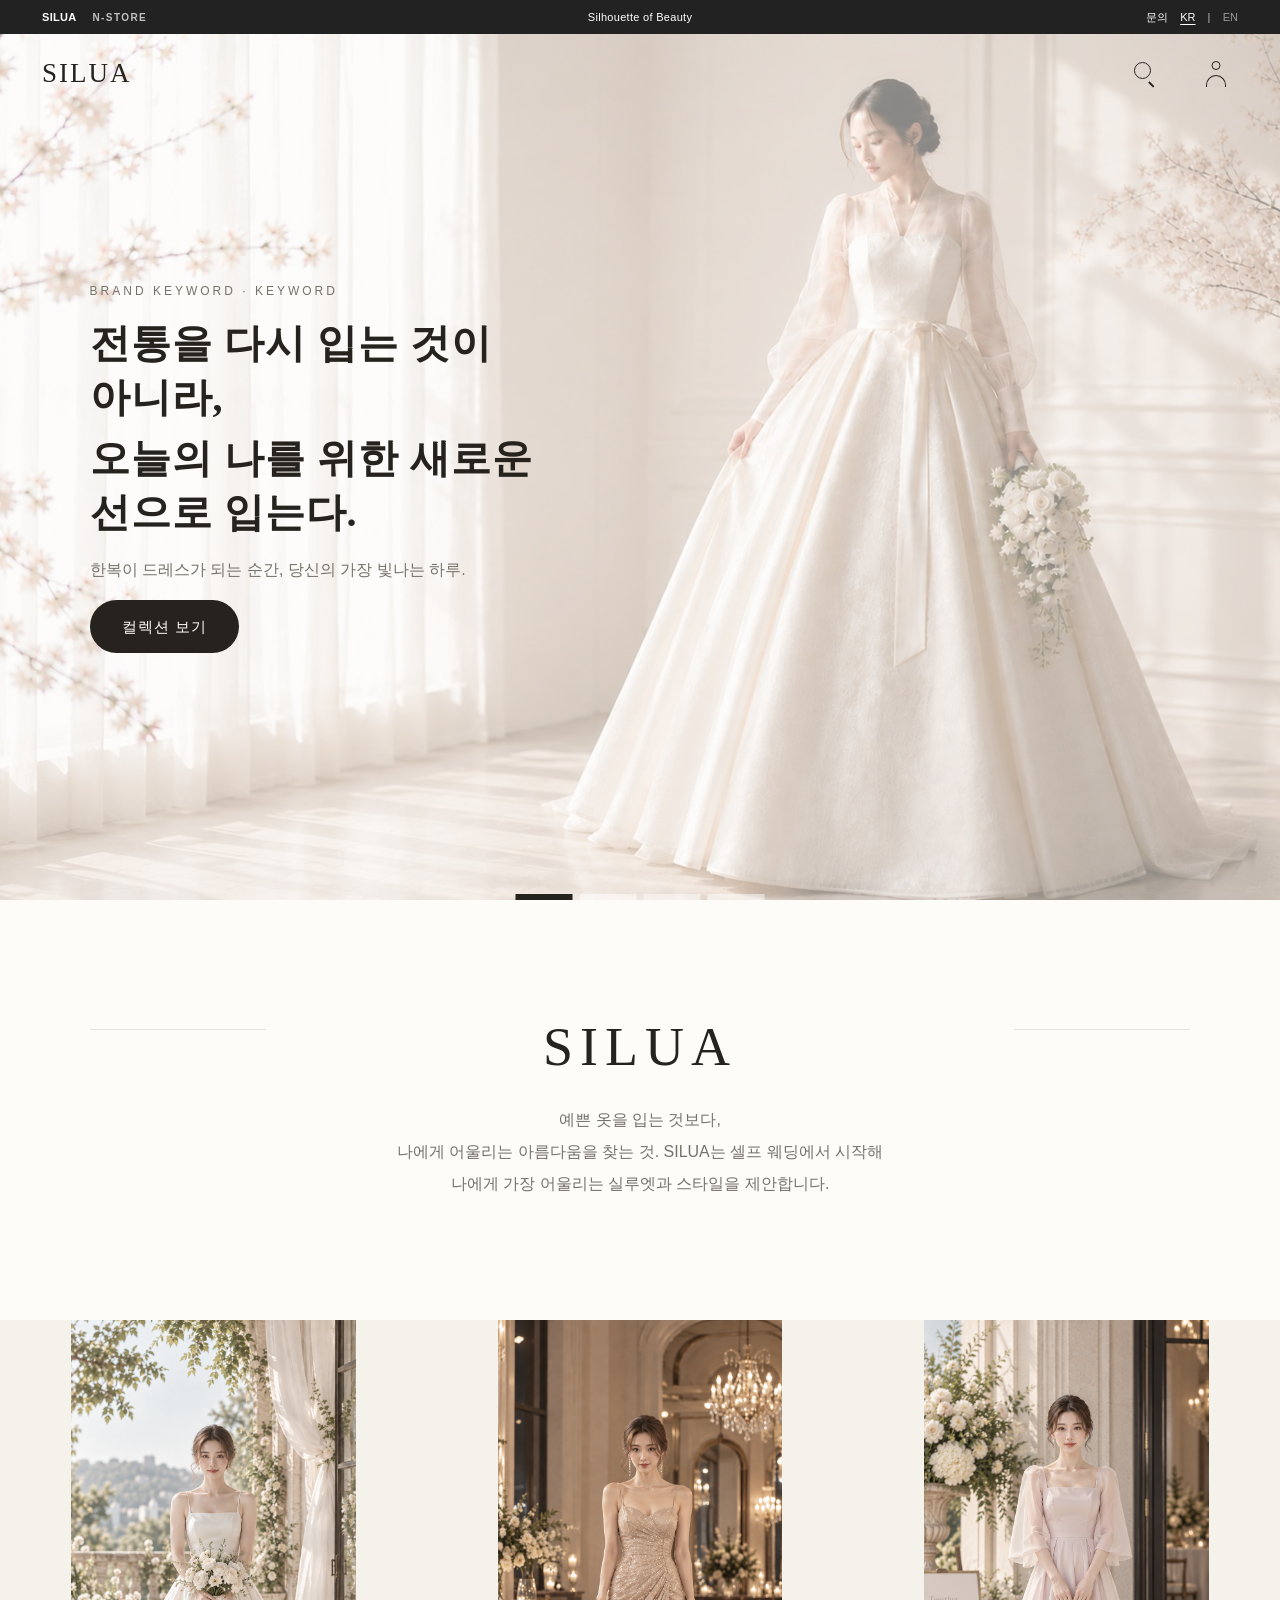
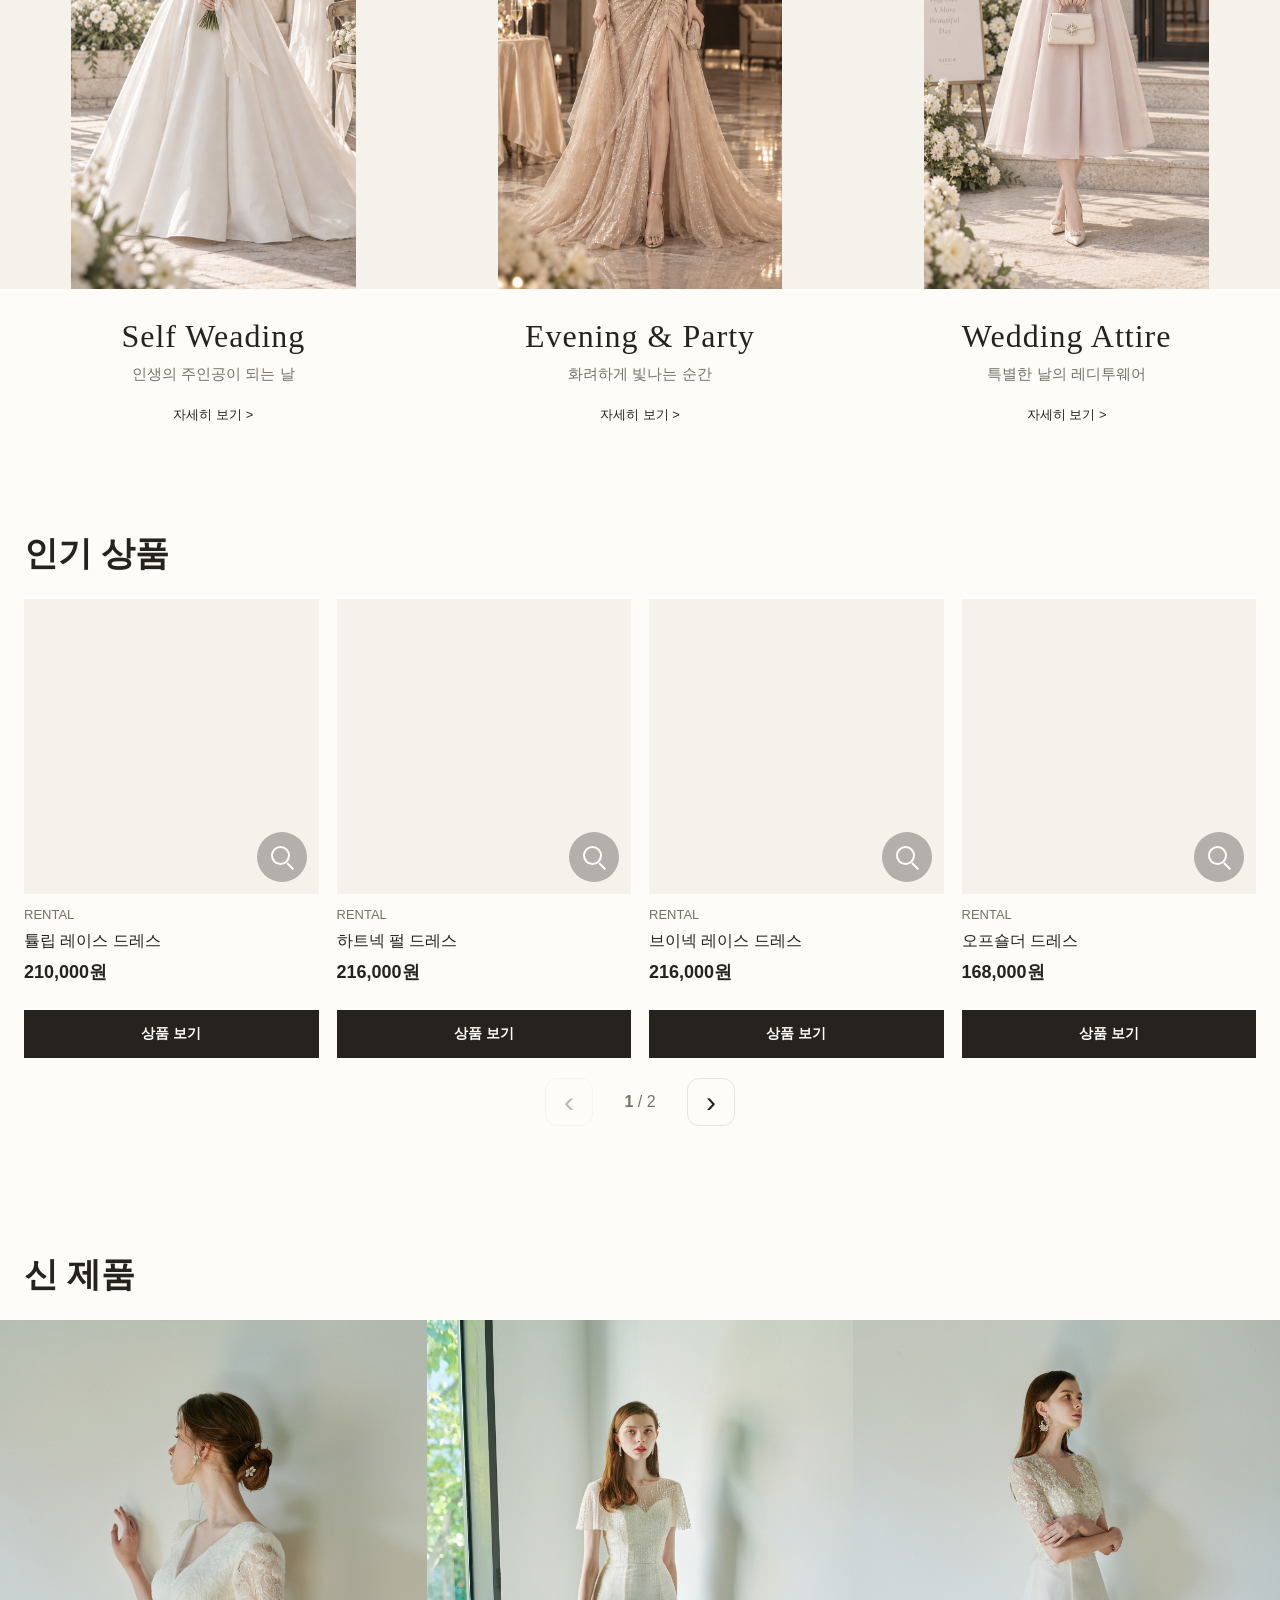
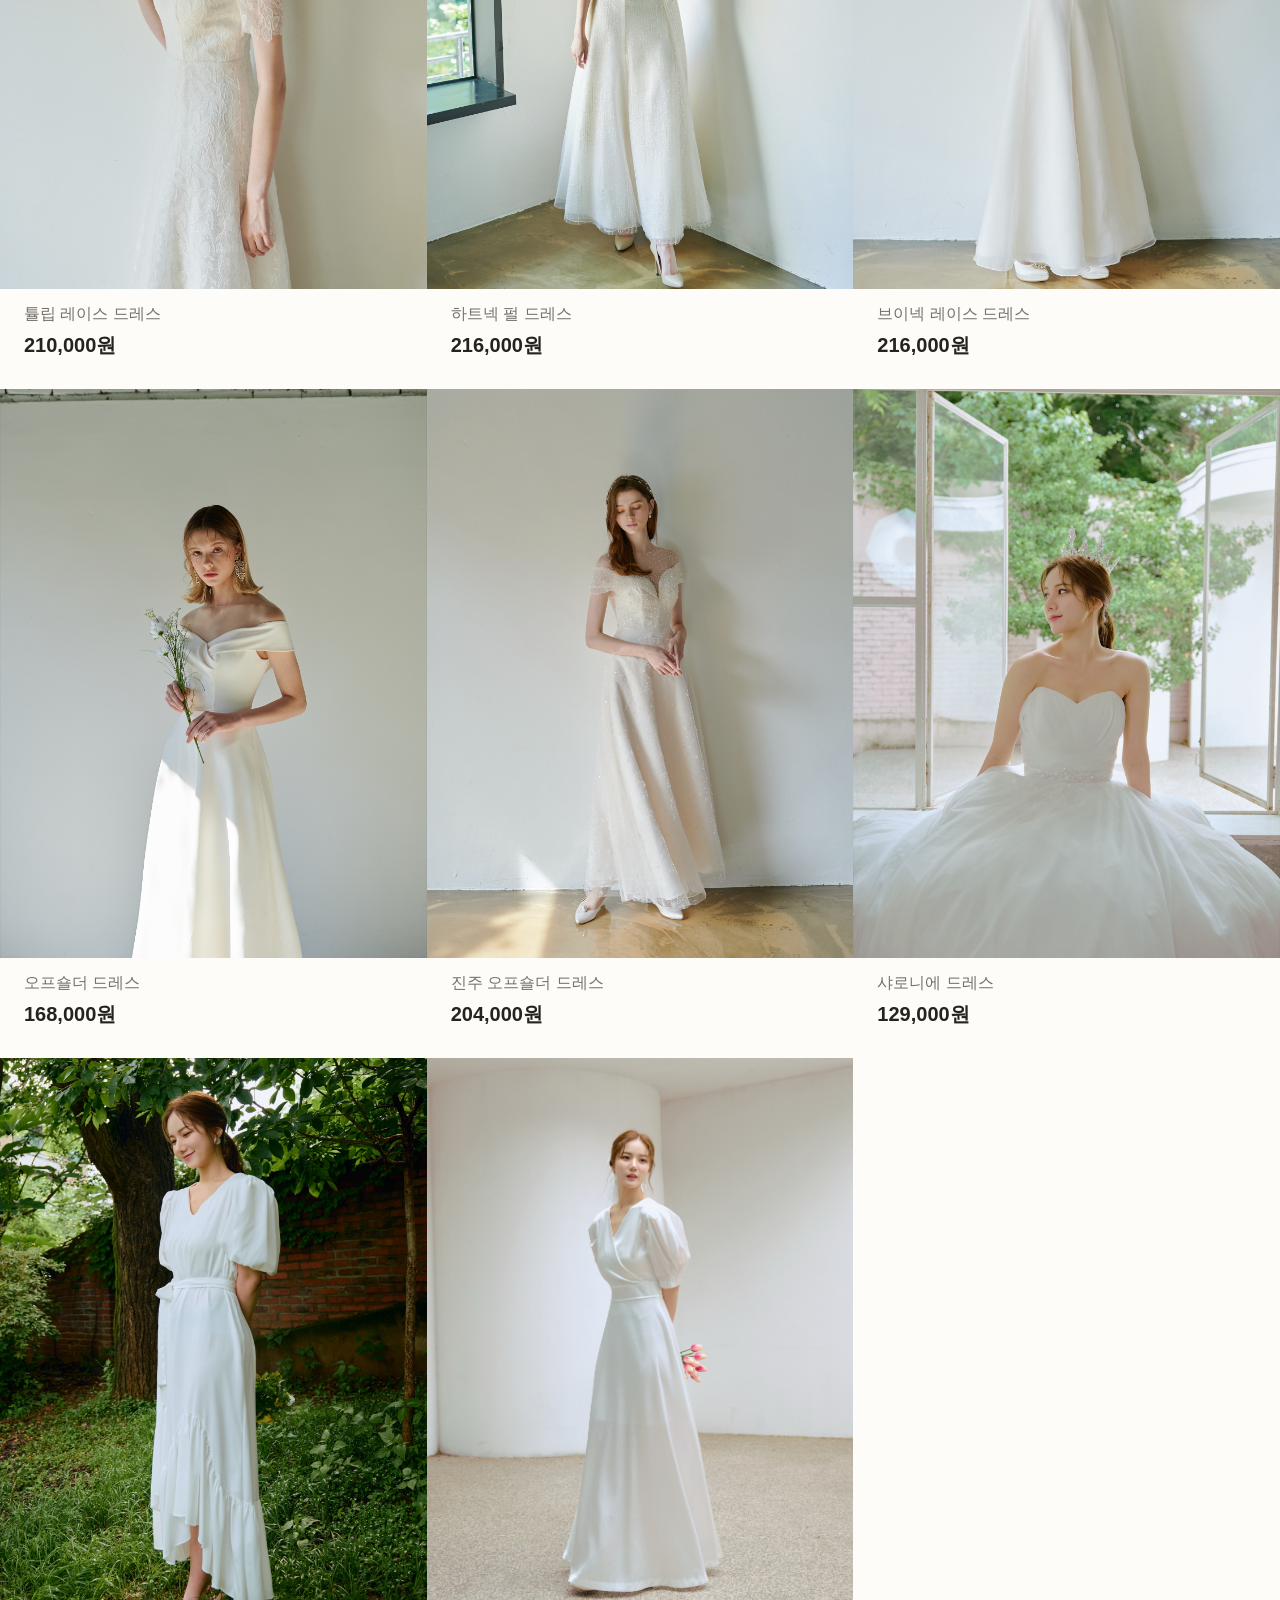
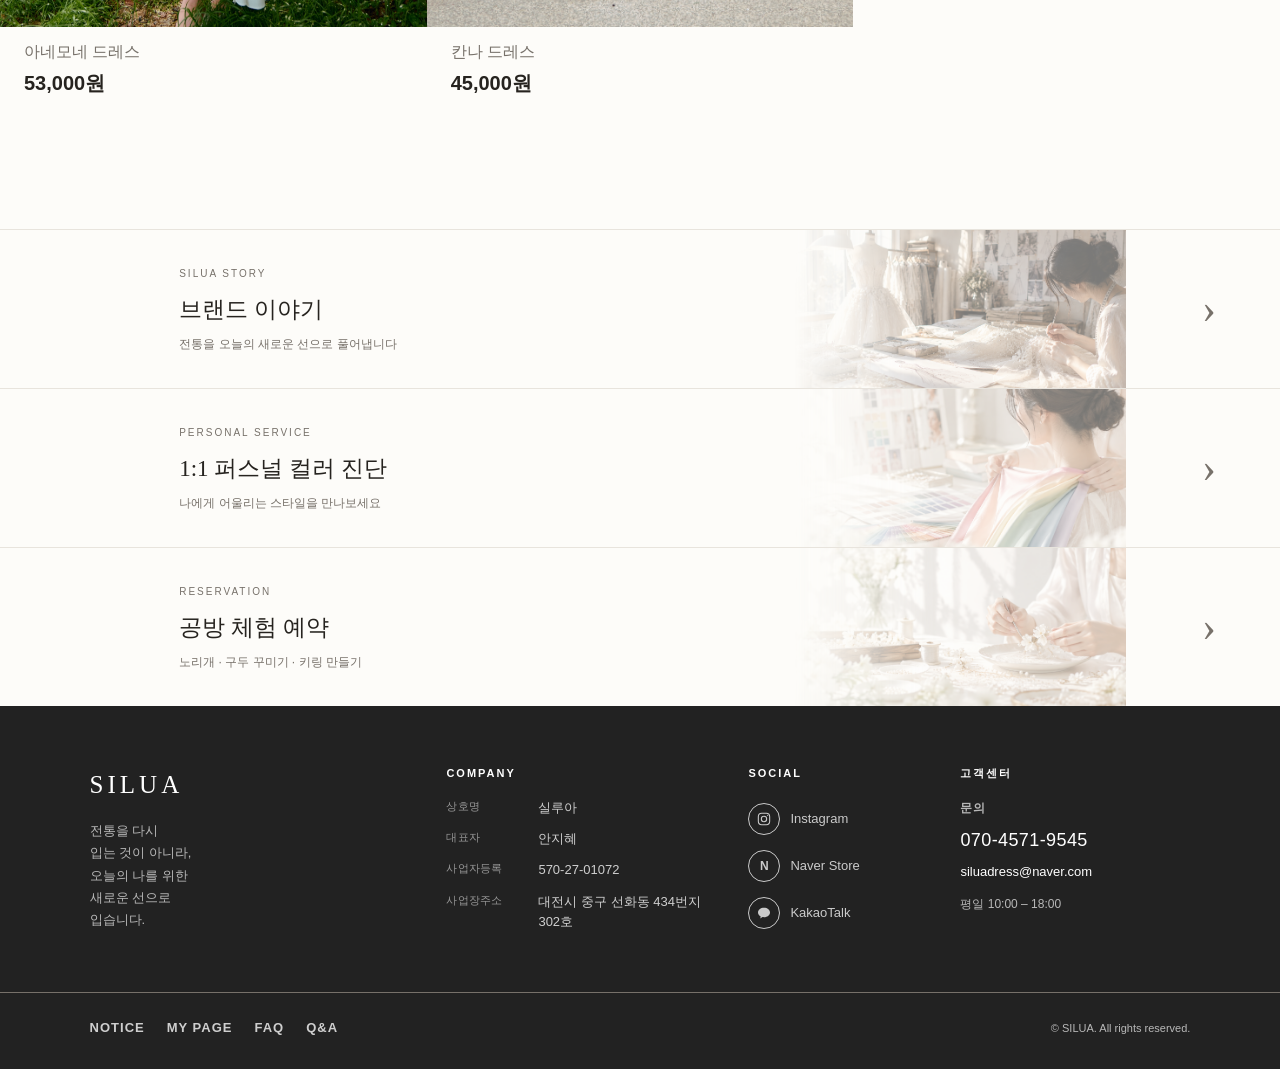
==== commit a0092103: "[정민지] 메인과 카테고리 이미지 교체" ====
--- a/index.html
+++ b/index.html
@@ -17,7 +17,7 @@
 
   <!-- 탭 아이콘 (images/favicon.png 넣으면 표시됨) -->
   <link rel="icon" href="images/favicon.png" />
-  <link rel="stylesheet" href="style.css?v=20260918-category-images-24" />
+  <link rel="stylesheet" href="style.css?v=20260918-new-images-25" />
 </head>
 <body class="home-page">
 
@@ -86,15 +86,15 @@
   <!-- ===== 메인 카테고리: 전용 사진을 받으면 이미지 경로만 교체하세요. ===== -->
   <section class="home-categories" id="themes" aria-label="SILUA 카테고리">
     <a class="home-category" data-theme-category="self-wedding" href="products.html?collection=self-wedding">
-      <figure><img src="images/theme-bridal.png" alt="브라이덜 컬렉션" /></figure>
+      <figure><img src="images/theme-bridal.png?v=20260918-2" alt="브라이덜 컬렉션" /></figure>
       <div class="home-category-copy"><h2>Self Weading</h2><p>인생의 주인공이 되는 날</p><span>자세히 보기 &gt;</span></div>
     </a>
     <a class="home-category" data-theme-category="evening-party" href="products.html?collection=evening-party">
-      <figure><img src="images/theme-evening.png" alt="이브닝 컬렉션" /></figure>
+      <figure><img src="images/theme-evening.png?v=20260918-2" alt="이브닝 컬렉션" /></figure>
       <div class="home-category-copy"><h2>Evening &amp; Party</h2><p>화려하게 빛나는 순간</p><span>자세히 보기 &gt;</span></div>
     </a>
     <a class="home-category" data-theme-category="wedding-attire" href="products.html?collection=wedding-attire">
-      <figure><img src="images/theme-modern.png" alt="모던 컬렉션" /></figure>
+      <figure><img src="images/theme-modern.png?v=20260918-2" alt="모던 컬렉션" /></figure>
       <div class="home-category-copy"><h2>Wedding Attire</h2><p>특별한 날의 레디투웨어</p><span>자세히 보기 &gt;</span></div>
     </a>
   </section>
--- a/style.css
+++ b/style.css
@@ -222,9 +222,9 @@
 .category-page-head::after { content: ""; position: absolute; inset: 0; z-index: -2; pointer-events: none; }
 .category-page-head::before { background-position: center; background-repeat: no-repeat; background-size: cover; opacity: .62; filter: saturate(.86) contrast(.94); }
 .category-page-head::after { z-index: -1; background: linear-gradient(90deg, rgba(253, 252, 249, .46), rgba(253, 252, 249, .2) 48%, rgba(253, 252, 249, .42)); }
-.category-page-head.category-self-wedding::before { background-image: url("images/category-self-wedding.png"); }
-.category-page-head.category-evening-party::before { background-image: url("images/category-evening-party.png"); }
-.category-page-head.category-wedding-attire::before { background-image: url("images/category-wedding-attire.png"); }
+.category-page-head.category-self-wedding::before { background-image: url("images/category-self-wedding.png?v=20260918-2"); }
+.category-page-head.category-evening-party::before { background-image: url("images/category-evening-party.png?v=20260918-2"); }
+.category-page-head.category-wedding-attire::before { background-image: url("images/category-wedding-attire.png?v=20260918-2"); }
 .category-page-head.category-accessories::before { background-image: url("images/category-accessories.png"); }
 .category-page-head.category-reservation::before { background-image: url("images/category-reservation.png"); }
 .category-page-head h1,
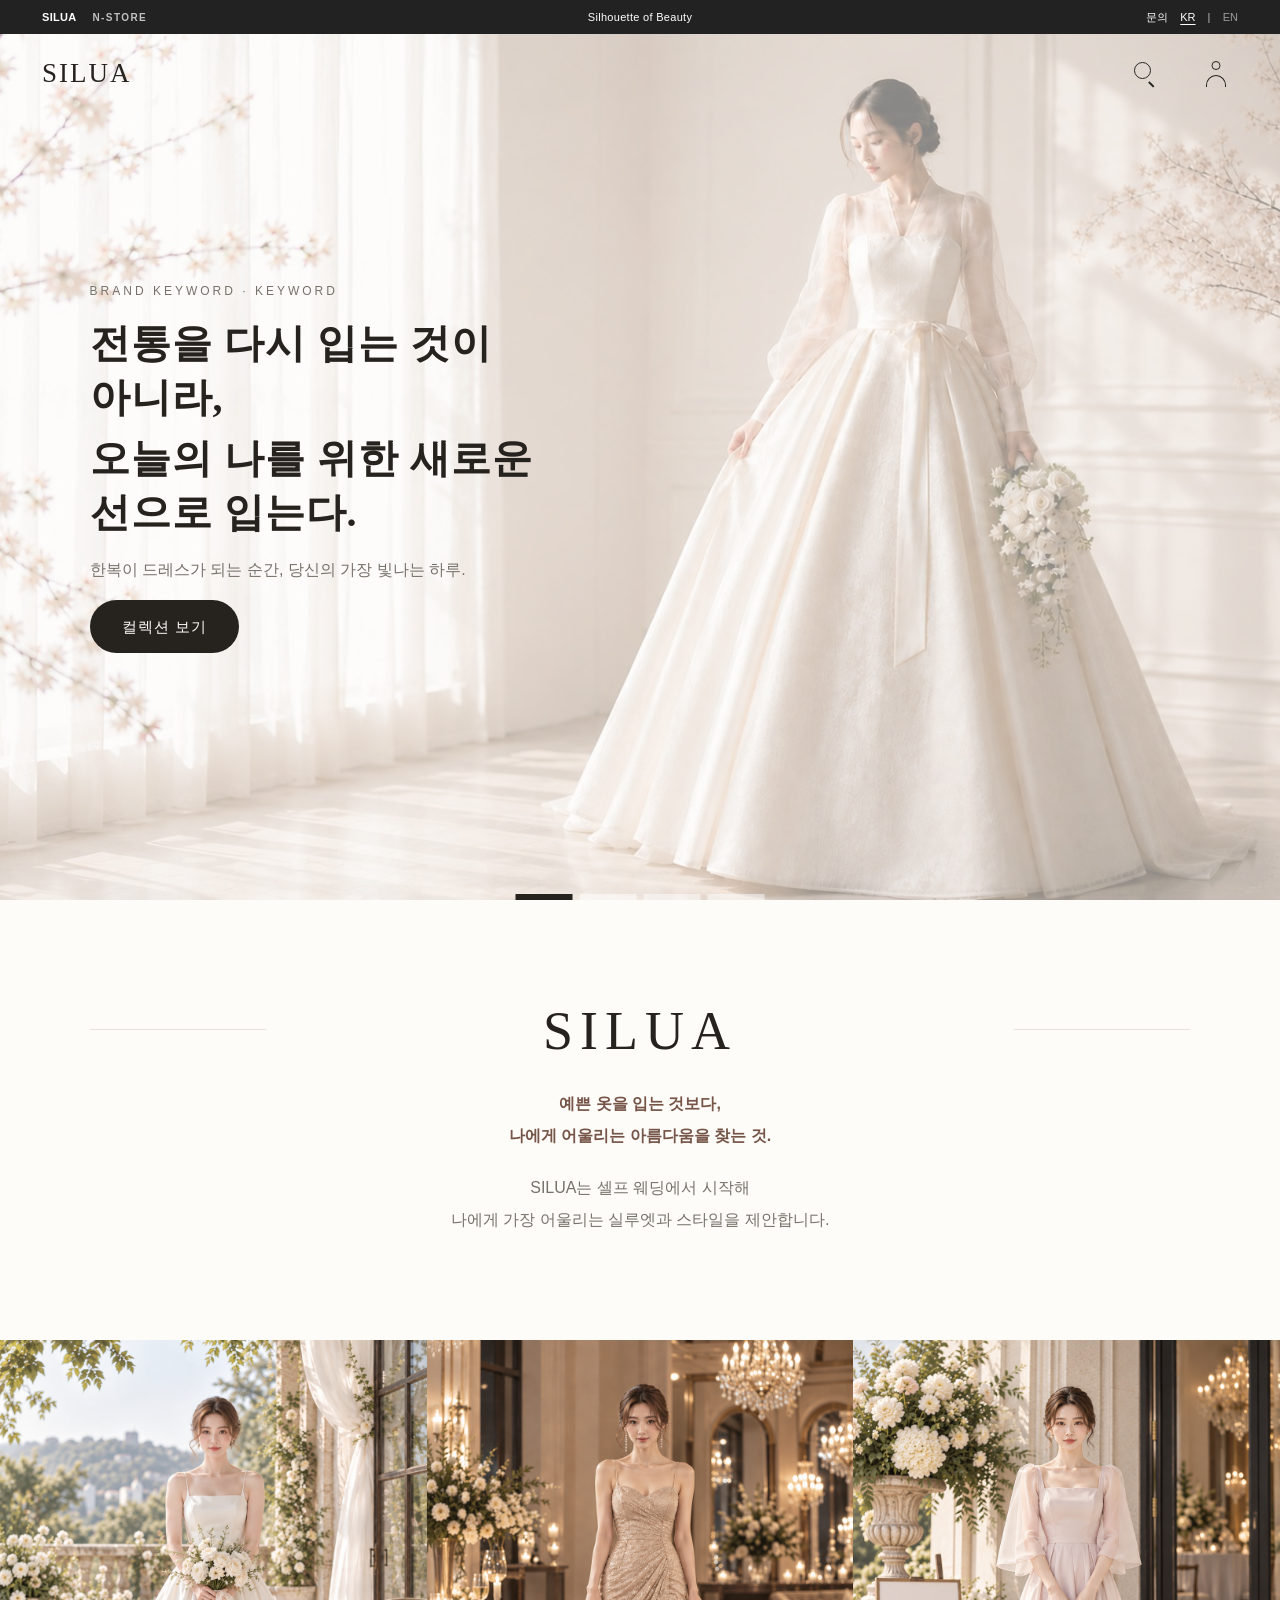
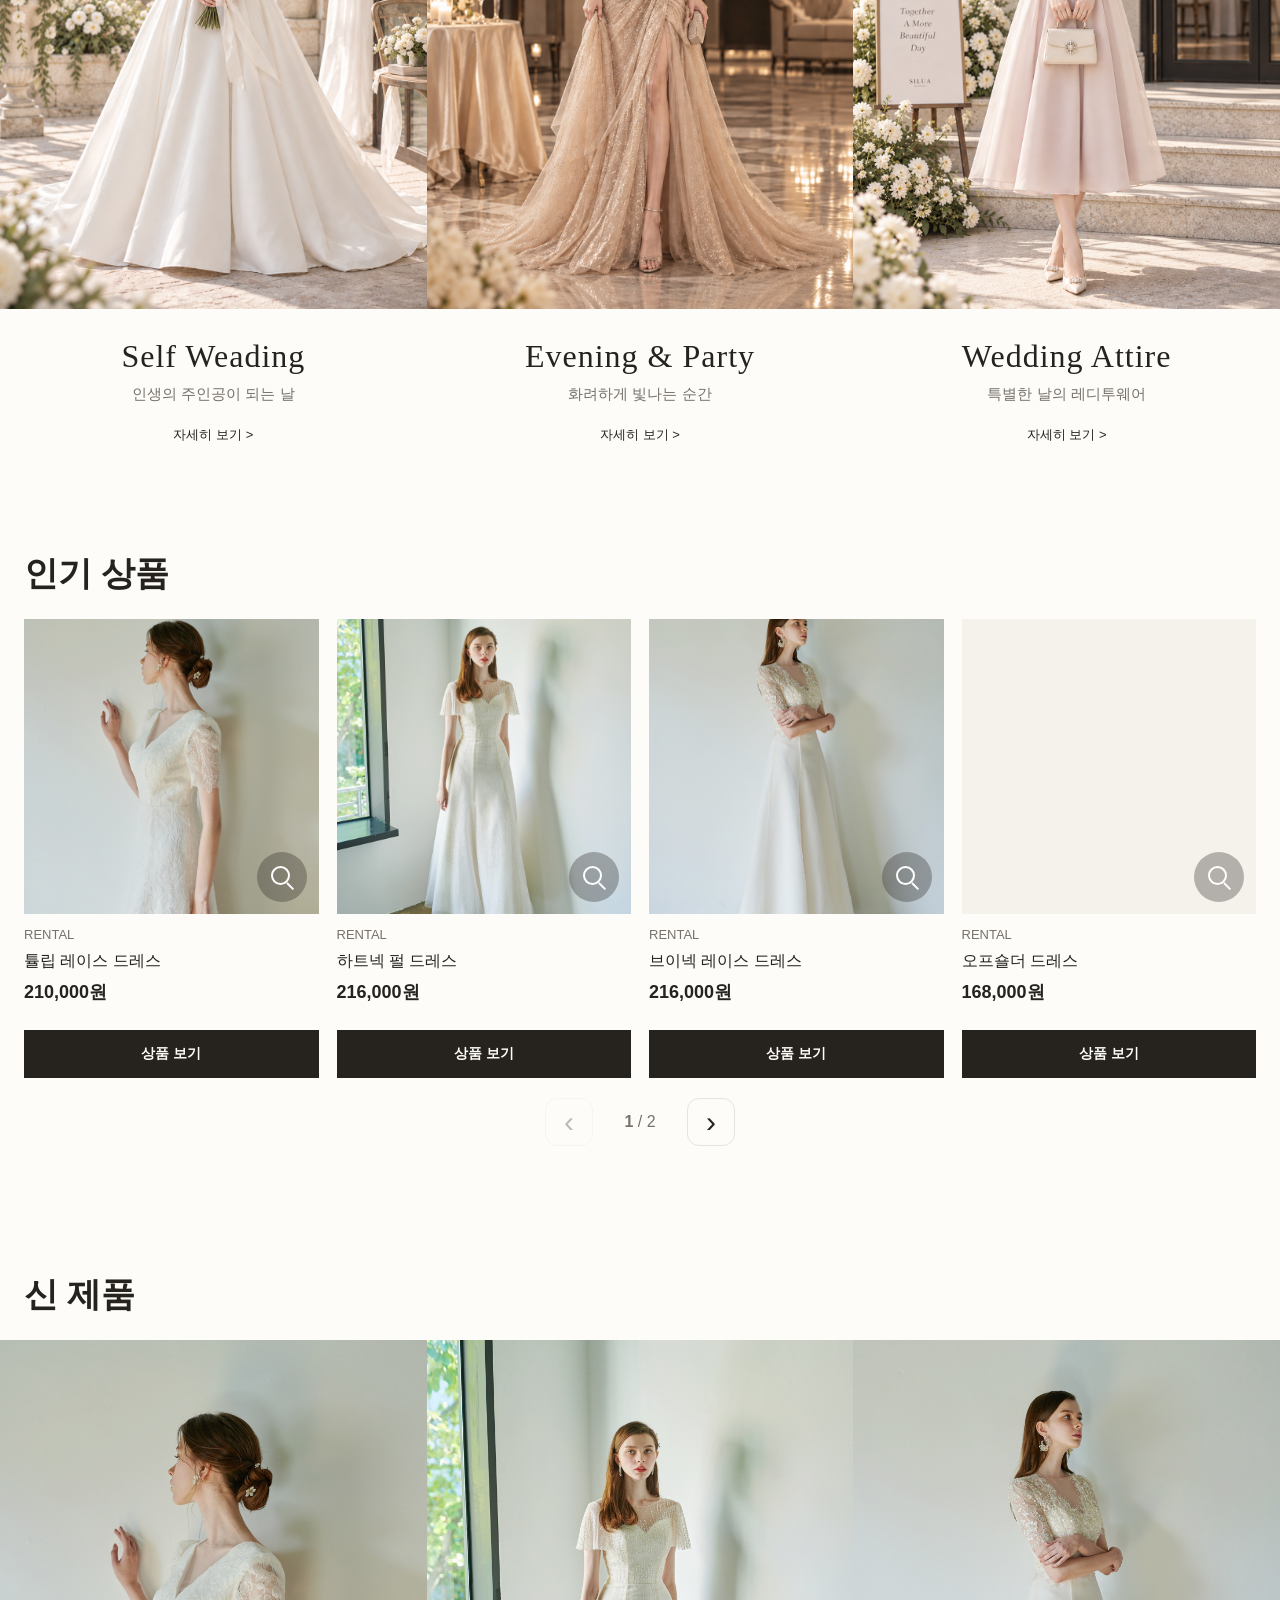
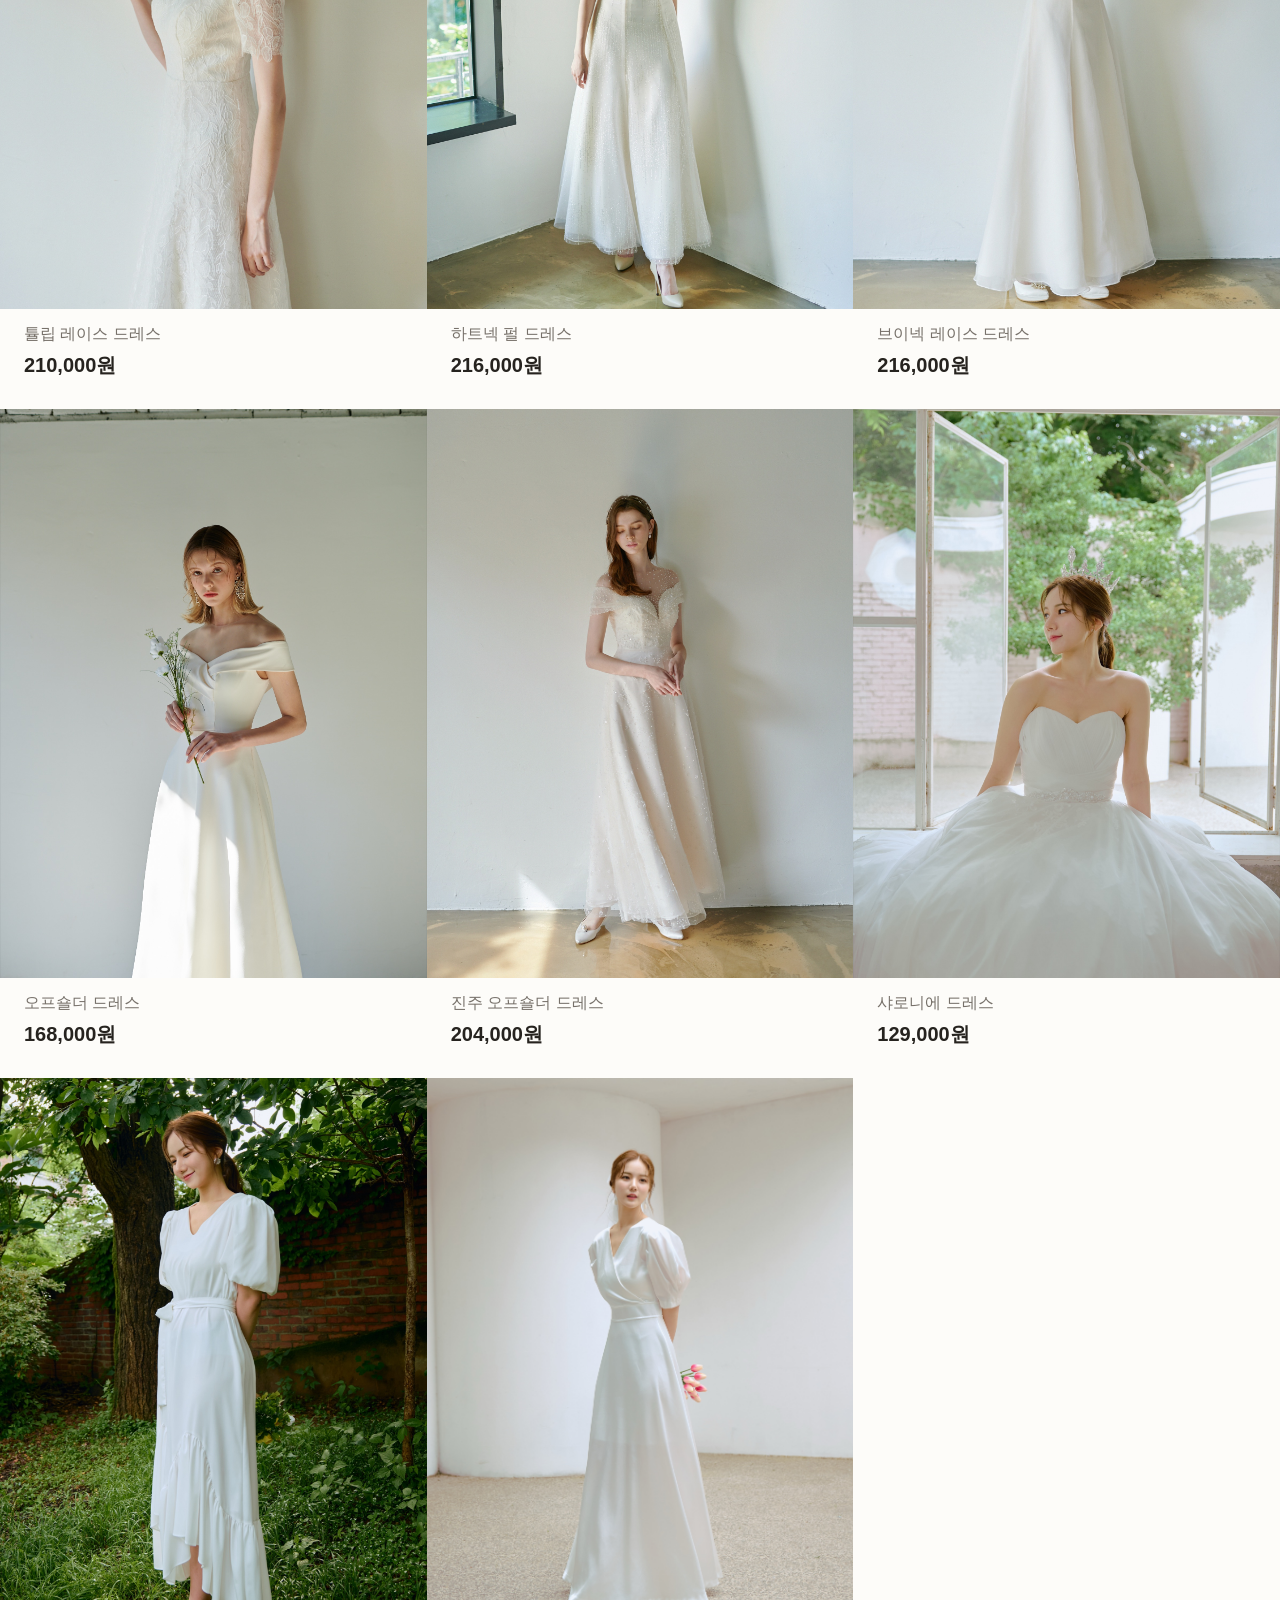
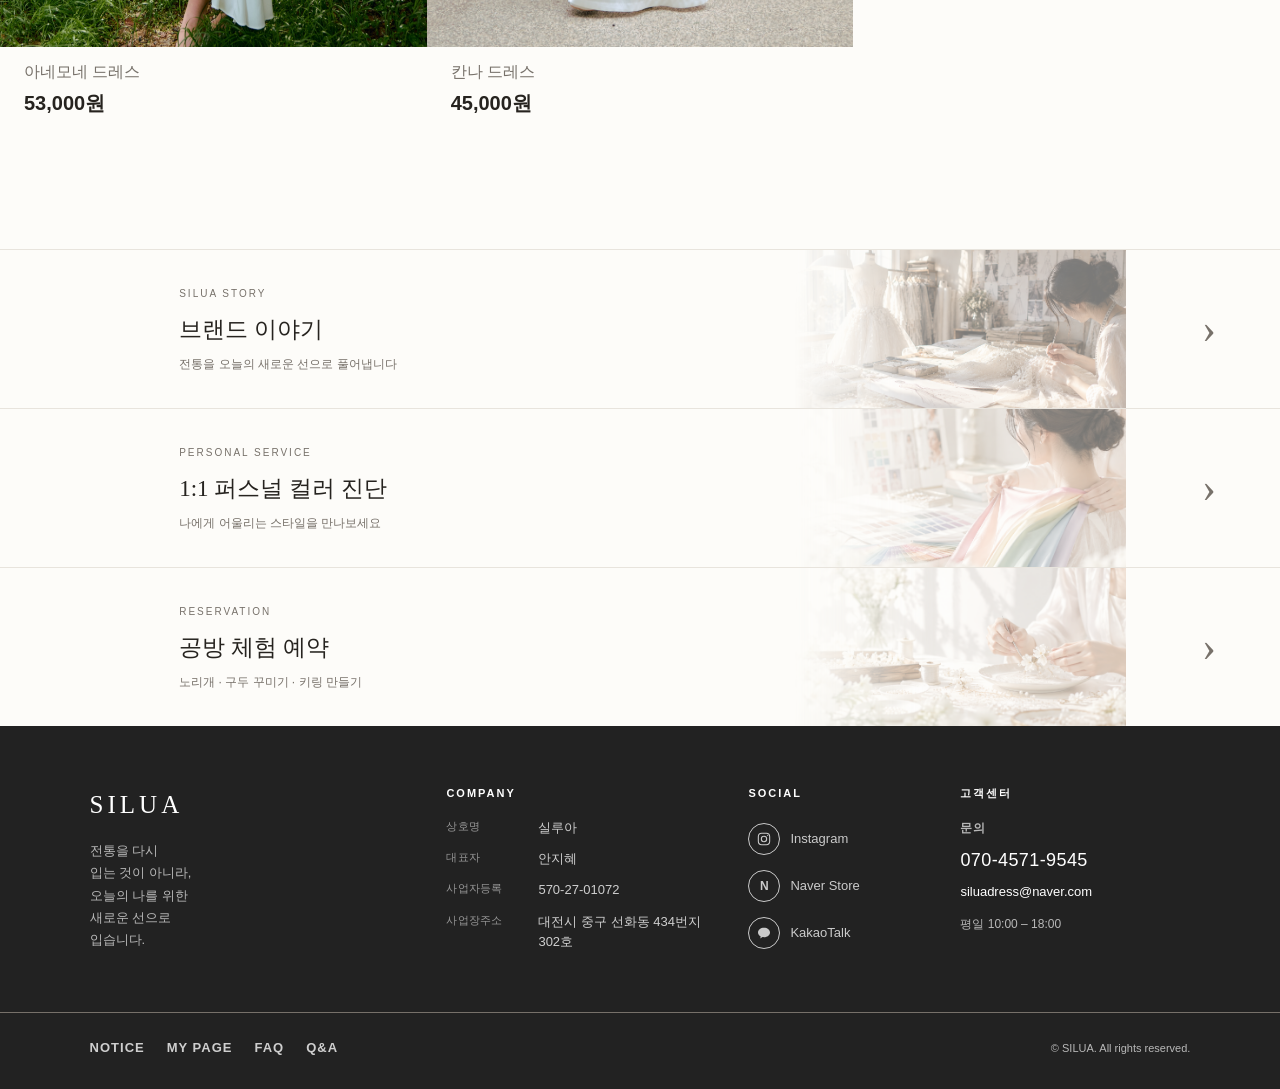
==== commit f36a7e84: "[정민지] 메인 이미지와 소개 문구 조정" ====
--- a/index.html
+++ b/index.html
@@ -17,7 +17,7 @@
 
   <!-- 탭 아이콘 (images/favicon.png 넣으면 표시됨) -->
   <link rel="icon" href="images/favicon.png" />
-  <link rel="stylesheet" href="style.css?v=20260918-new-images-25" />
+  <link rel="stylesheet" href="style.css?v=20260918-home-copy-26" />
 </head>
 <body class="home-page">
 
@@ -79,22 +79,22 @@
   <div class="home-transition" aria-label="SILUA 컬렉션">
     <div class="home-transition-inner">
       <p class="home-transition-logo">SILUA</p>
-      <p class="home-transition-copy">예쁜 옷을 입는 것보다,<br />나에게 어울리는 아름다움을 찾는 것. SILUA는 셀프 웨딩에서 시작해<br />나에게 가장 어울리는 실루엣과 스타일을 제안합니다.</p>
+      <p class="home-transition-copy"><span class="home-transition-emphasis">예쁜 옷을 입는 것보다,<br />나에게 어울리는 아름다움을 찾는 것.</span><span>SILUA는 셀프 웨딩에서 시작해<br />나에게 가장 어울리는 실루엣과 스타일을 제안합니다.</span></p>
     </div>
   </div>
 
   <!-- ===== 메인 카테고리: 전용 사진을 받으면 이미지 경로만 교체하세요. ===== -->
   <section class="home-categories" id="themes" aria-label="SILUA 카테고리">
     <a class="home-category" data-theme-category="self-wedding" href="products.html?collection=self-wedding">
-      <figure><img src="images/theme-bridal.png?v=20260918-2" alt="브라이덜 컬렉션" /></figure>
+      <figure><img src="images/theme-bridal.png?v=20260918-3" alt="브라이덜 컬렉션" /></figure>
       <div class="home-category-copy"><h2>Self Weading</h2><p>인생의 주인공이 되는 날</p><span>자세히 보기 &gt;</span></div>
     </a>
     <a class="home-category" data-theme-category="evening-party" href="products.html?collection=evening-party">
-      <figure><img src="images/theme-evening.png?v=20260918-2" alt="이브닝 컬렉션" /></figure>
+      <figure><img src="images/theme-evening.png?v=20260918-3" alt="이브닝 컬렉션" /></figure>
       <div class="home-category-copy"><h2>Evening &amp; Party</h2><p>화려하게 빛나는 순간</p><span>자세히 보기 &gt;</span></div>
     </a>
     <a class="home-category" data-theme-category="wedding-attire" href="products.html?collection=wedding-attire">
-      <figure><img src="images/theme-modern.png?v=20260918-2" alt="모던 컬렉션" /></figure>
+      <figure><img src="images/theme-modern.png?v=20260918-3" alt="모던 컬렉션" /></figure>
       <div class="home-category-copy"><h2>Wedding Attire</h2><p>특별한 날의 레디투웨어</p><span>자세히 보기 &gt;</span></div>
     </a>
   </section>
--- a/style.css
+++ b/style.css
@@ -13,6 +13,7 @@
   --header-light: #fff;
   --header-glass: rgba(245, 242, 236, .7);
   --header-hover: #9c7770;
+  --brand-brown: #765548;
   --hero-overlay: rgba(253, 252, 249, .54);
   --control-surface: rgba(38, 35, 31, .32);
   --control-muted: rgba(255, 255, 255, .48);
@@ -150,6 +151,9 @@
 .home-transition-inner { min-width: 0; text-align: center; }
 .home-transition-logo { margin: 0; font-family: var(--font-display); font-size: clamp(37.5px, 10.5vw, 54px); font-weight: 500; letter-spacing: 7px; line-height: 1; }
 .home-transition-copy { max-width: 680px; margin: 30px auto 0; color: var(--ink-soft); font-size: clamp(13px, 3.6vw, 16px); line-height: 2; word-break: keep-all; }
+.home-transition-copy span { display: block; }
+.home-transition-copy span + span { margin-top: 20px; }
+.home-transition-emphasis { color: var(--brand-brown); font-weight: 600; }
 .home-categories { display: grid; grid-template-columns: repeat(3, minmax(0, 1fr)); background: var(--bg); }
 .home-category { min-width: 0; color: var(--ink); text-align: center; text-decoration: none; }
 .home-category figure { aspect-ratio: 4 / 5; margin: 0; overflow: hidden; background: var(--surface); }
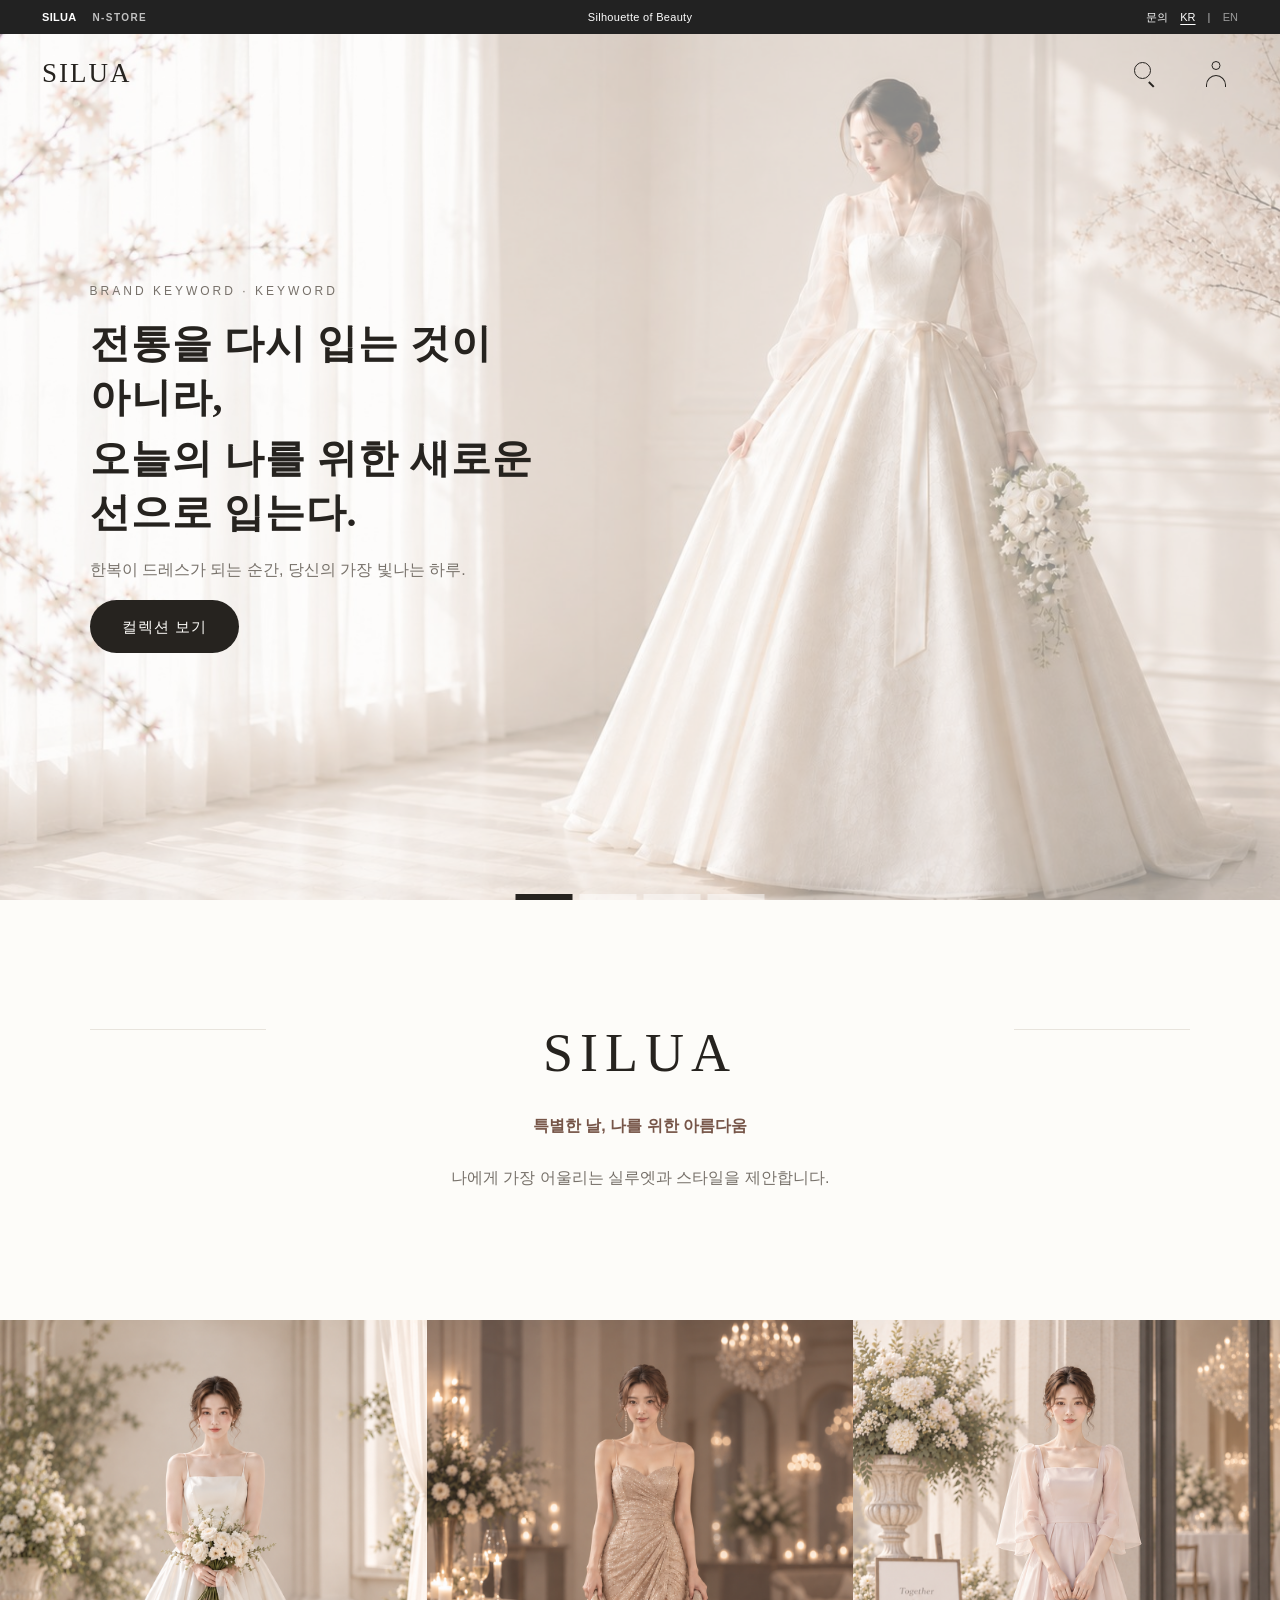
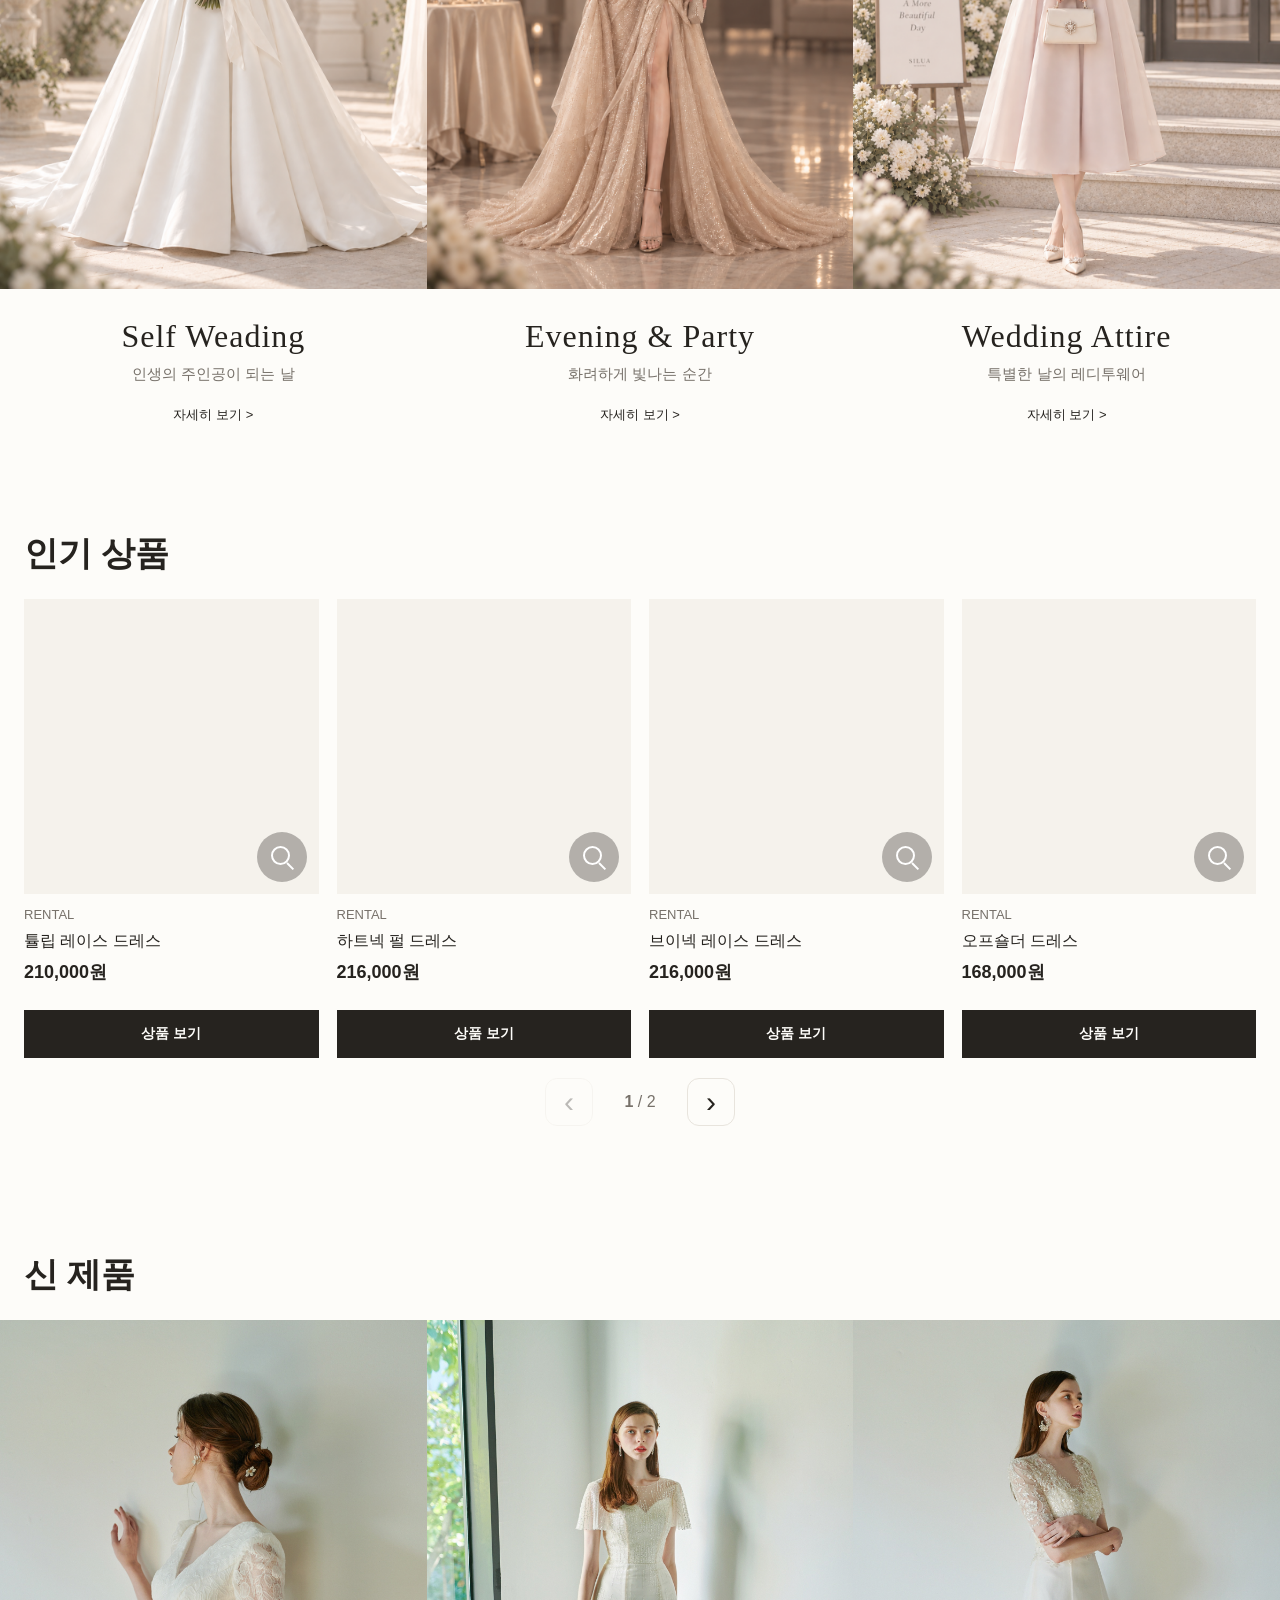
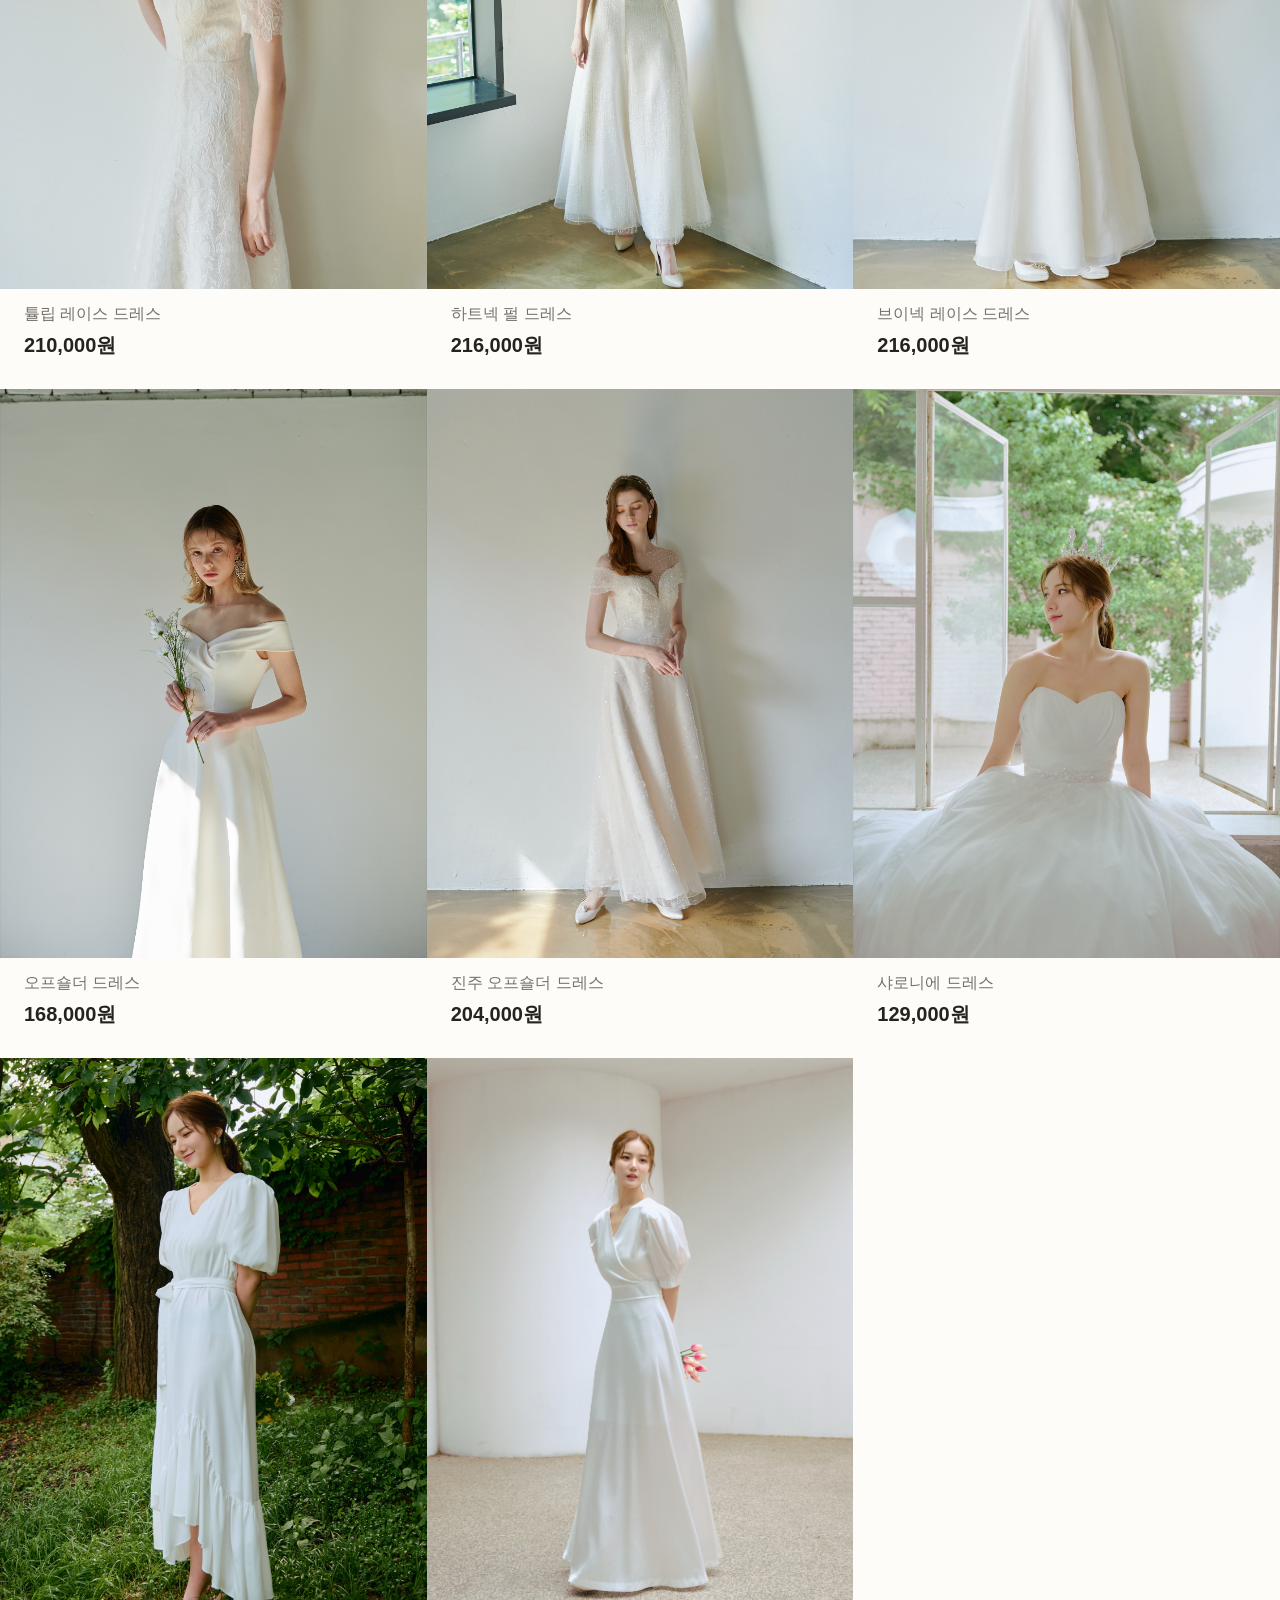
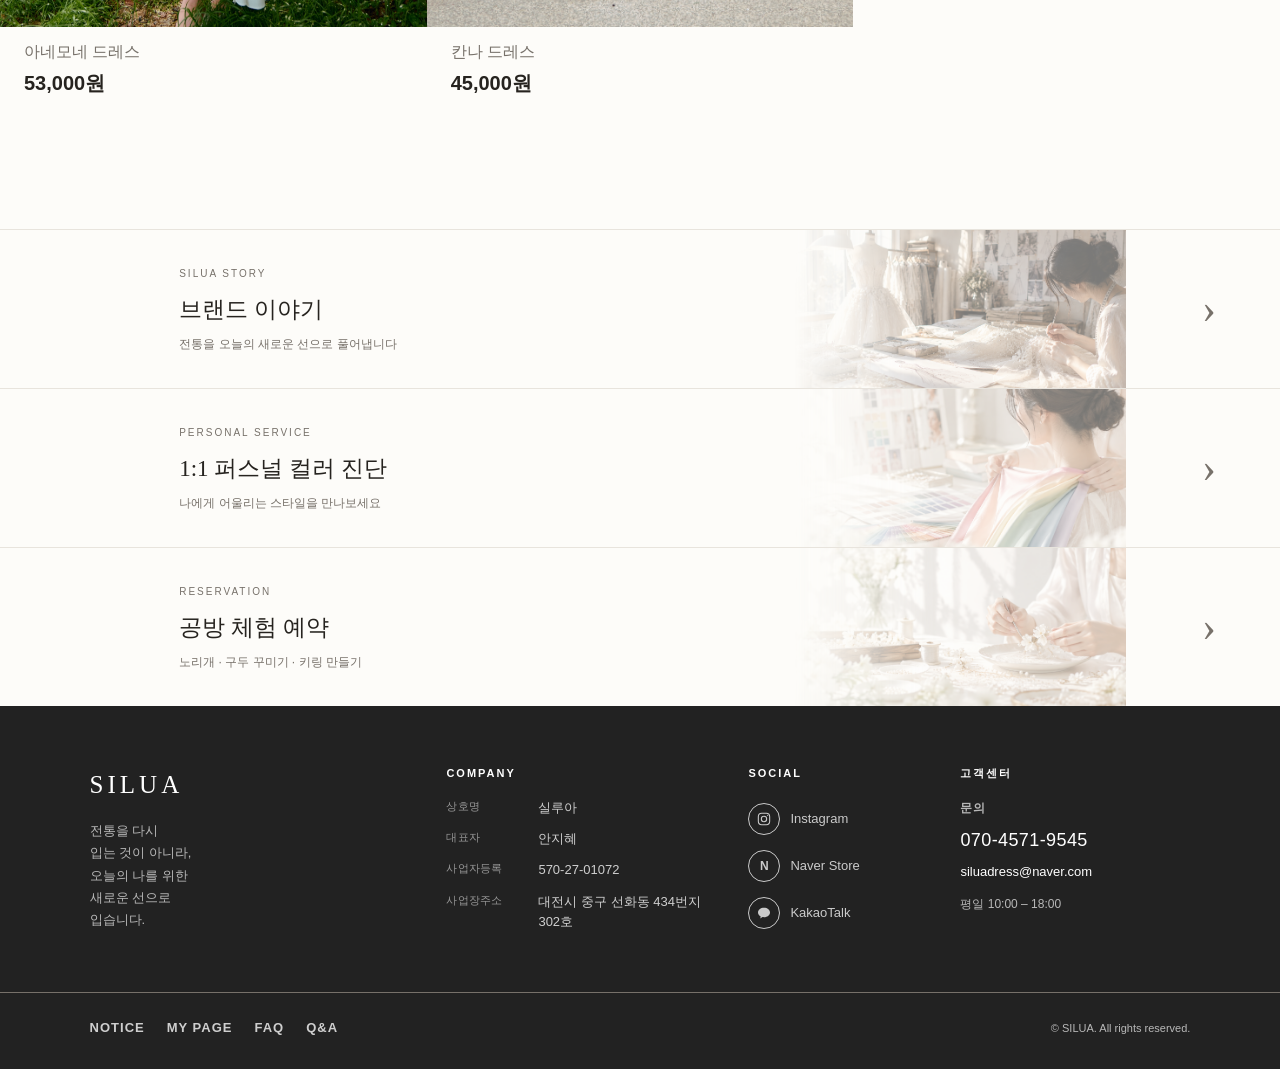
==== commit d07e3635: "[정민지] 메인 카테고리 이미지와 문구 교체" ====
--- a/index.html
+++ b/index.html
@@ -79,22 +79,22 @@
   <div class="home-transition" aria-label="SILUA 컬렉션">
     <div class="home-transition-inner">
       <p class="home-transition-logo">SILUA</p>
-      <p class="home-transition-copy"><span class="home-transition-emphasis">예쁜 옷을 입는 것보다,<br />나에게 어울리는 아름다움을 찾는 것.</span><span>SILUA는 셀프 웨딩에서 시작해<br />나에게 가장 어울리는 실루엣과 스타일을 제안합니다.</span></p>
+      <p class="home-transition-copy"><span class="home-transition-emphasis">특별한 날, 나를 위한 아름다움</span><span>나에게 가장 어울리는 실루엣과 스타일을 제안합니다.</span></p>
     </div>
   </div>
 
   <!-- ===== 메인 카테고리: 전용 사진을 받으면 이미지 경로만 교체하세요. ===== -->
   <section class="home-categories" id="themes" aria-label="SILUA 카테고리">
     <a class="home-category" data-theme-category="self-wedding" href="products.html?collection=self-wedding">
-      <figure><img src="images/theme-bridal.png?v=20260918-3" alt="브라이덜 컬렉션" /></figure>
+      <figure><img src="images/theme-bridal.png?v=20260918-4" alt="브라이덜 컬렉션" /></figure>
       <div class="home-category-copy"><h2>Self Weading</h2><p>인생의 주인공이 되는 날</p><span>자세히 보기 &gt;</span></div>
     </a>
     <a class="home-category" data-theme-category="evening-party" href="products.html?collection=evening-party">
-      <figure><img src="images/theme-evening.png?v=20260918-3" alt="이브닝 컬렉션" /></figure>
+      <figure><img src="images/theme-evening.png?v=20260918-4" alt="이브닝 컬렉션" /></figure>
       <div class="home-category-copy"><h2>Evening &amp; Party</h2><p>화려하게 빛나는 순간</p><span>자세히 보기 &gt;</span></div>
     </a>
     <a class="home-category" data-theme-category="wedding-attire" href="products.html?collection=wedding-attire">
-      <figure><img src="images/theme-modern.png?v=20260918-3" alt="모던 컬렉션" /></figure>
+      <figure><img src="images/theme-modern.png?v=20260918-4" alt="모던 컬렉션" /></figure>
       <div class="home-category-copy"><h2>Wedding Attire</h2><p>특별한 날의 레디투웨어</p><span>자세히 보기 &gt;</span></div>
     </a>
   </section>
